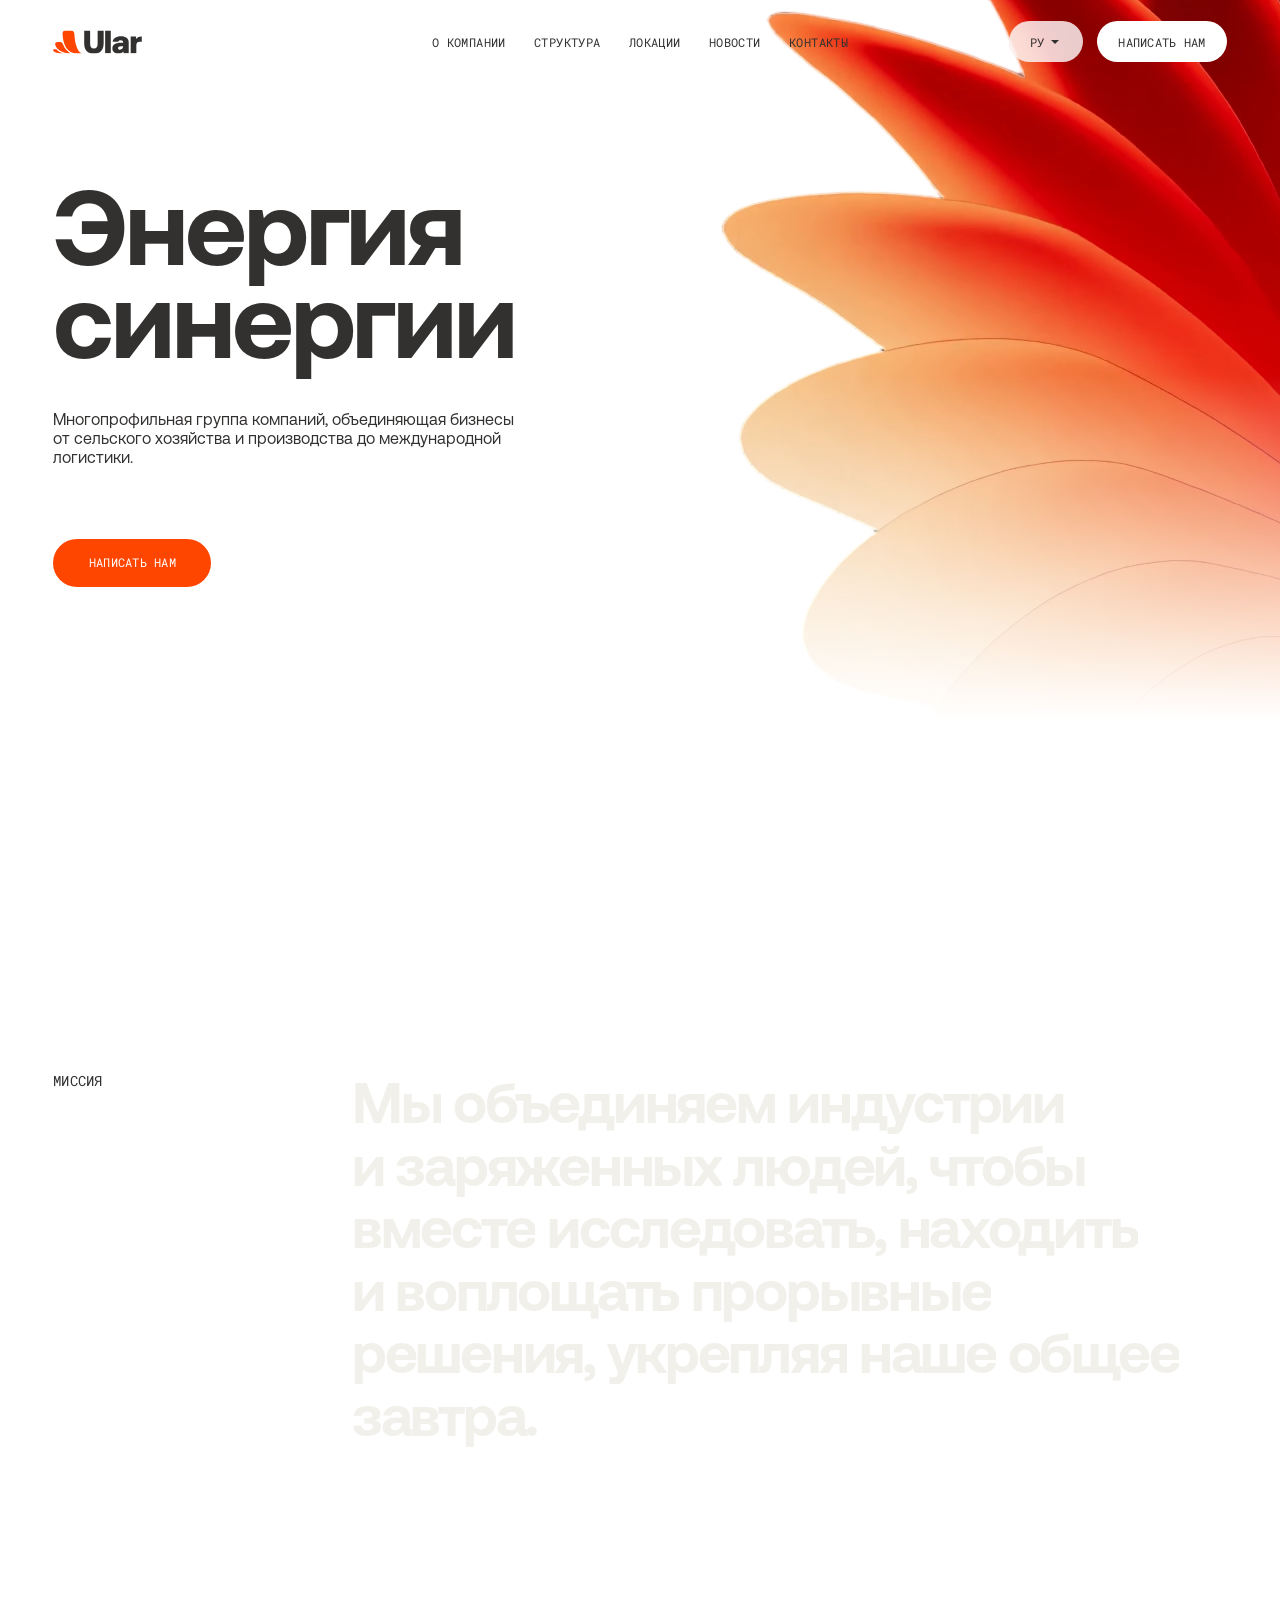
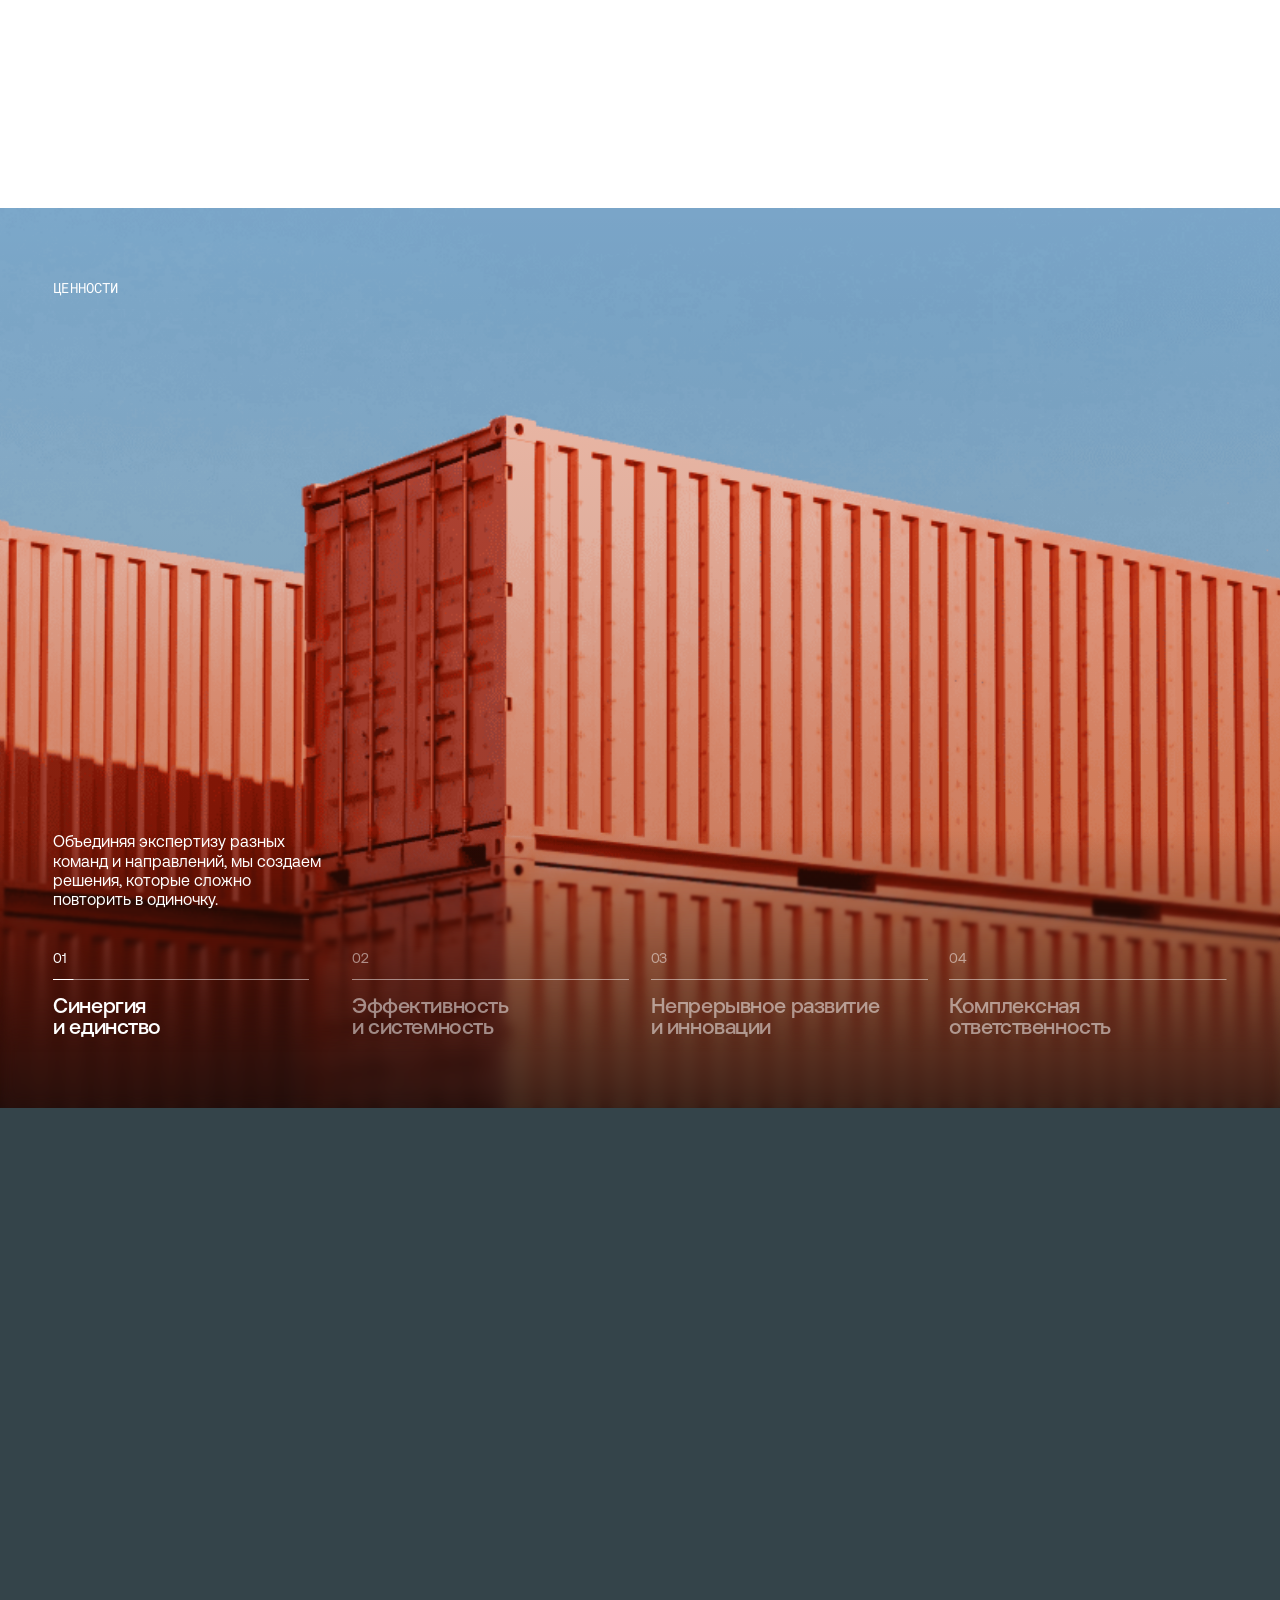
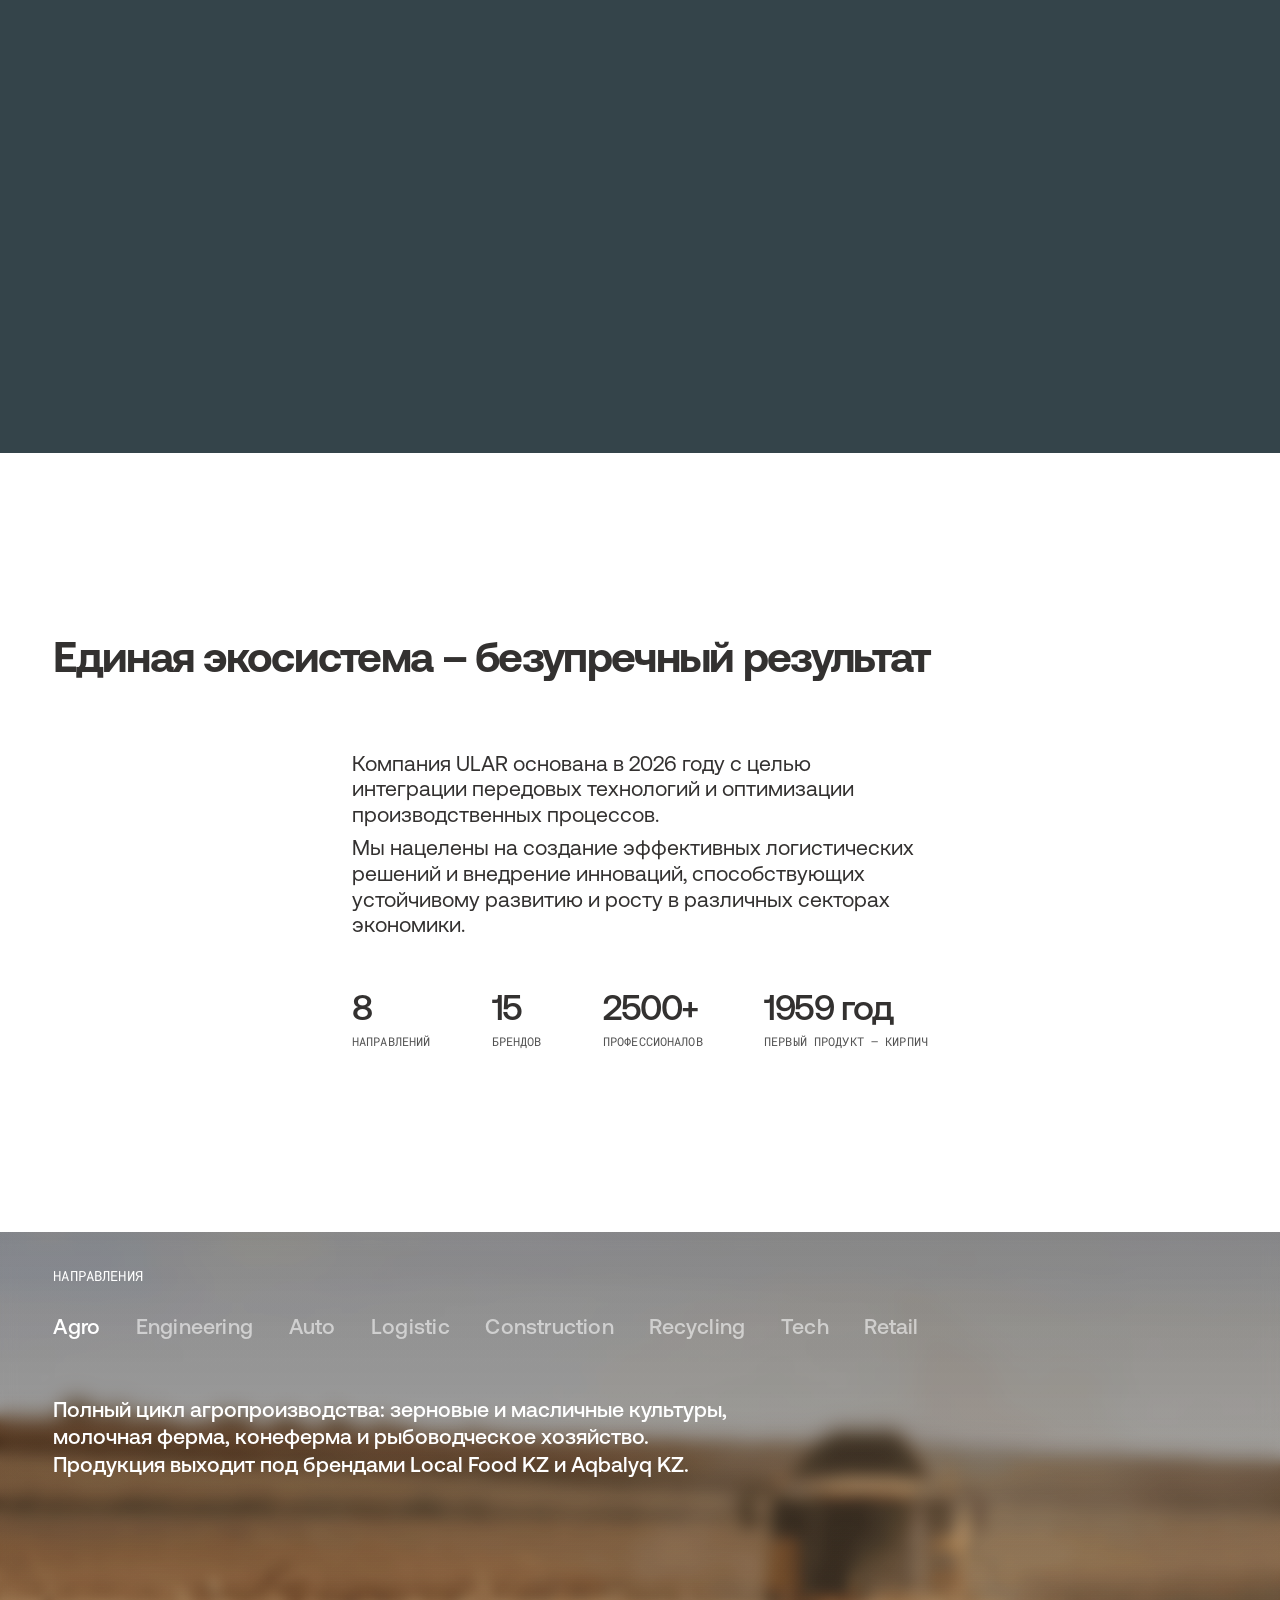
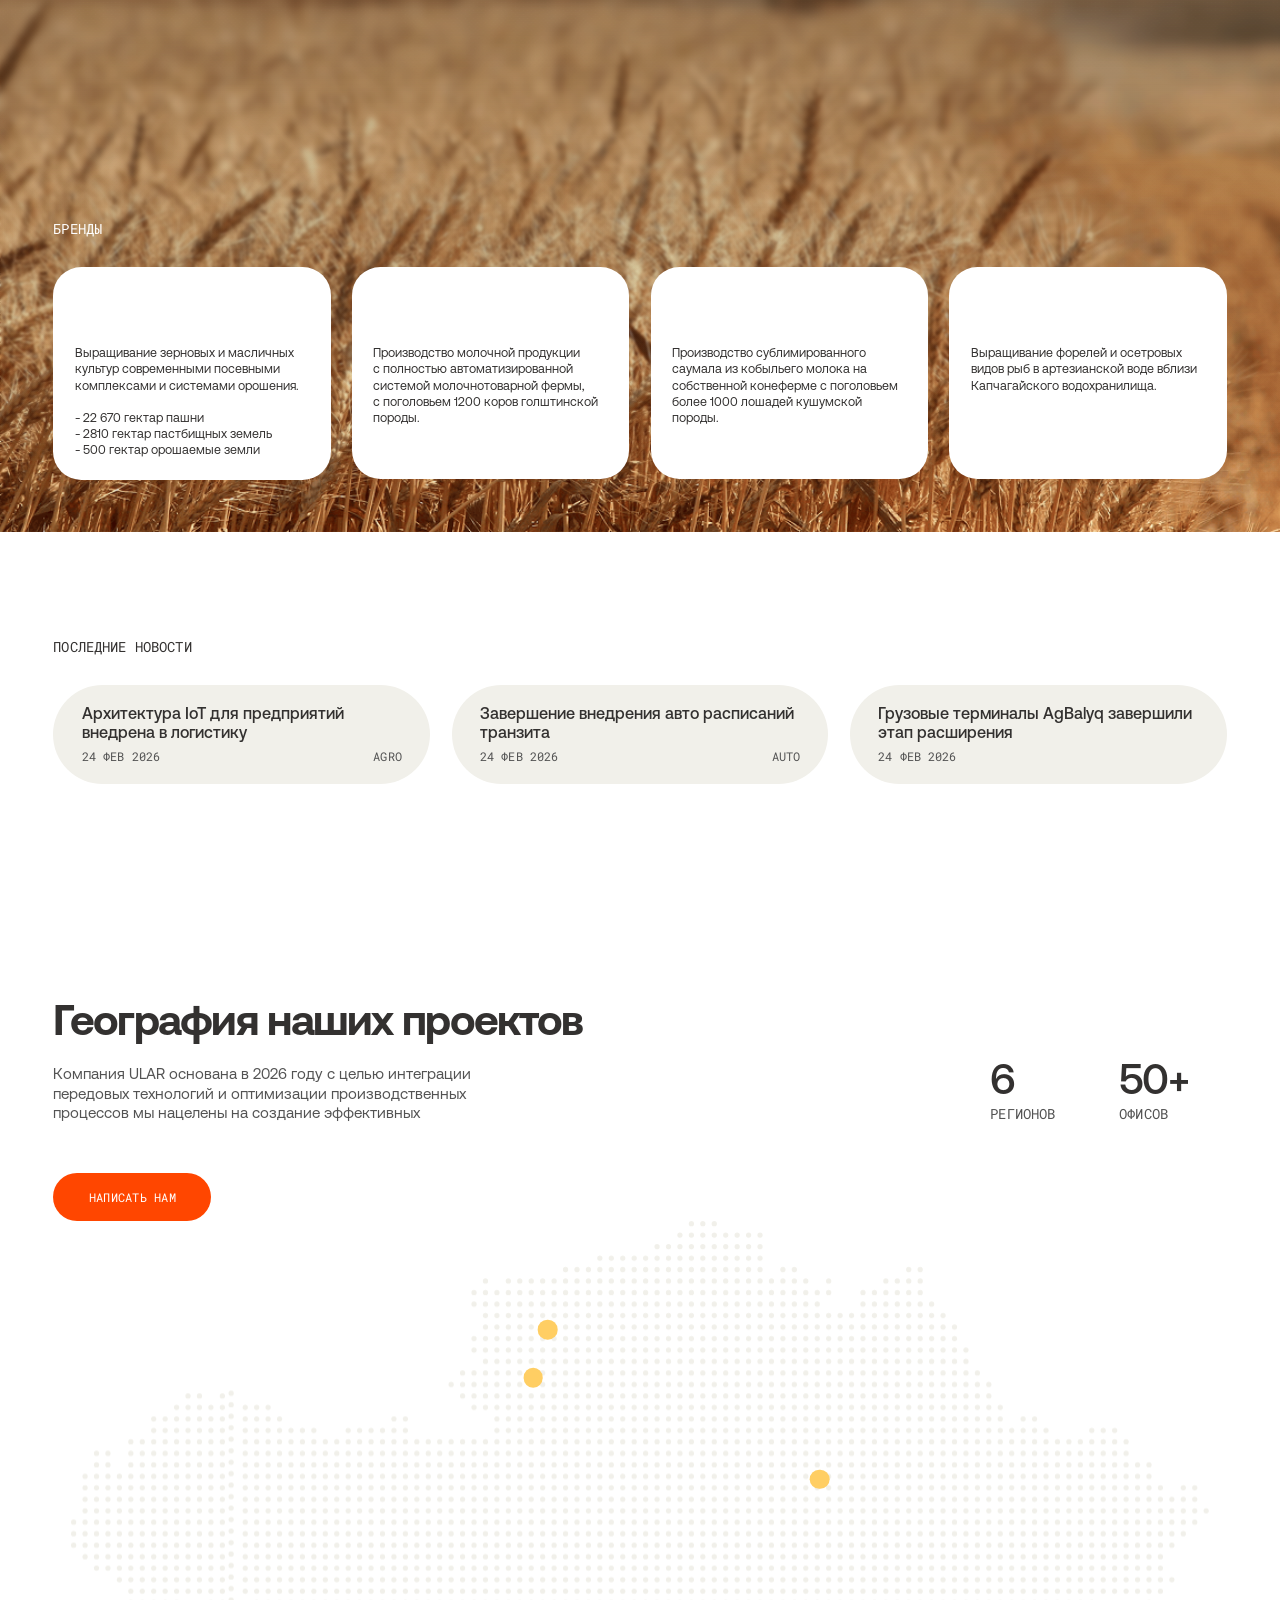
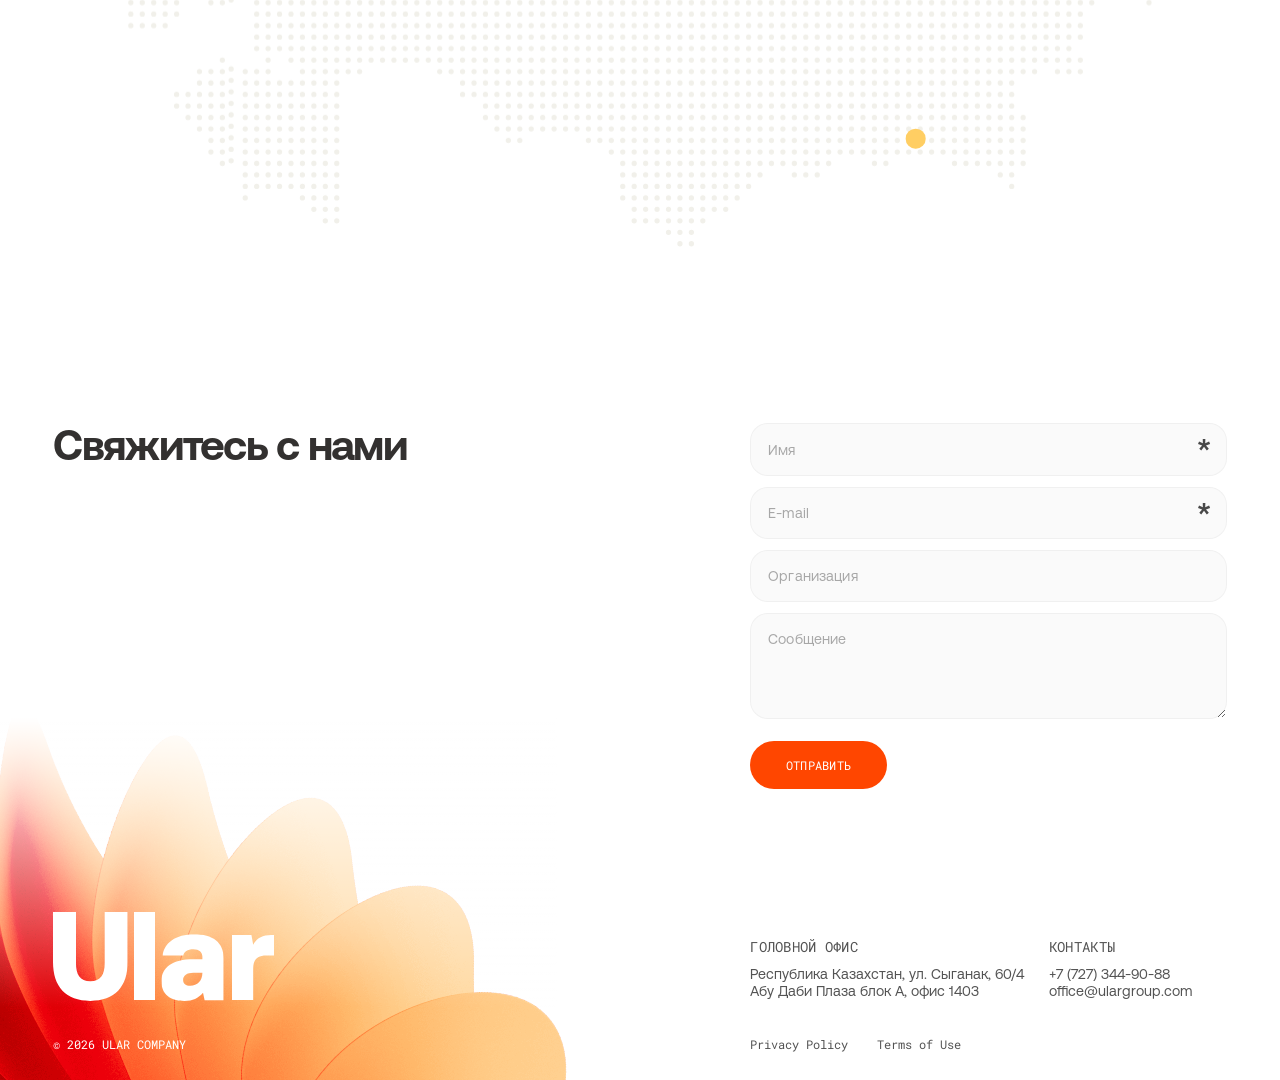
==== home-v8/index.html @ 0b7c97d2 "Add files via upload" ====
<!doctype html>
<html lang="ru">
<head>
  <meta charset="UTF-8">
  <meta name="viewport" content="width=device-width, initial-scale=1.0">
  <meta name="theme-color" content="#ffffff">
  <meta name="description" content="ULAR — многопрофильная группа компаний. Объединяем индустрии и заряженных людей, укрепляя наше общее завтра.">
  <title>ULAR — Энергия синергии</title>
  <link rel="icon" href="./assets/images/5fedb.svg" type="image/svg+xml">
  <link rel="preload" href="./assets/fonts/AEONIKPRO-BOLD.OTF" as="font" type="font/otf" crossorigin>
  <link rel="preload" href="./assets/fonts/AEONIKPRO-REGULAR.OTF" as="font" type="font/otf" crossorigin>
  <link rel="preload" href="./assets/images/4d9da.png" as="image">
  <link rel="stylesheet" href="./styles.css">
  <script type="module" src="./app.js"></script>
</head>
<body>
  <a href="#mission" class="skip-link">Перейти к содержанию</a>
  <header class="header" data-node-id="2649:10529">
    <a class="logo" href="#top" aria-label="ULAR — на главную"><img src="./assets/images/5fedb.svg" alt=""><img src="./assets/images/6e974.svg" alt="ULAR"></a>
    <nav class="nav mono" aria-label="Основная навигация"><a href="#about">О компании</a><a href="#companies">Структура</a><a href="#locations">Локации</a><a href="#news">Новости</a><a href="#contact">Контакты</a></nav>
    <div class="header-actions">
      <details class="language"><summary class="mono">РУ <img src="./assets/images/65171.svg" alt=""></summary><div class="language-menu"><span lang="ru">Русский ✓</span><small>Другие языковые версии пока недоступны.</small></div></details>
      <a href="#contact" class="button button-white">Написать нам</a>
    </div>
  </header>
  <main>
    <section class="hero" id="top" aria-labelledby="hero-title" data-node-id="2647:190">
      <div class="hero-art" aria-hidden="true"><video class="hero-video" src="./assets/bgvideo-smooth.webm" autoplay muted loop playsinline preload="auto" disablepictureinpicture></video><div class="hero-art-fade"></div></div>
      <div class="hero-content"><h1 id="hero-title">Энергия<br>синергии</h1><p>Многопрофильная группа компаний, объединяющая бизнесы от сельского хозяйства и производства до международной логистики.</p><a href="#contact" class="button">Написать нам</a></div>
    </section>
    <section class="mission section-grid" id="mission" aria-labelledby="mission-label" data-node-id="2647:224"><h2 class="eyebrow" id="mission-label">Миссия</h2><p class="mission-text" data-mission aria-label="Мы объединяем индустрии и заряженных людей, чтобы вместе исследовать, находить и воплощать прорывные решения, укрепляя наше общее завтра."></p></section>
    <section class="values" id="values" aria-labelledby="values-label" data-node-id="2647:228">
      <div class="values-stage"><div class="value-images" aria-hidden="true"></div><div class="values-shade" aria-hidden="true"></div><div class="values-blur" aria-hidden="true"></div><h2 class="eyebrow" id="values-label">Ценности</h2><div class="value-descriptions"></div><div class="value-controls" role="tablist" aria-label="Наши ценности"></div></div>
    </section>
    <section class="about section-pad" id="about" aria-labelledby="about-title" data-node-id="2647:254"><h2 id="about-title">Единая экосистема – безупречный результат</h2><div class="about-content"><div class="about-description"><p>Компания ULAR основана в 2026 году с целью интеграции передовых технологий и оптимизации производственных процессов.</p><p>Мы нацелены на создание эффективных логистических решений и внедрение инноваций, способствующих устойчивому развитию и росту в различных секторах экономики.</p></div><dl class="stats"><div><dt>8</dt><dd>направлений</dd></div><div><dt>15</dt><dd>брендов</dd></div><div><dt>2500+</dt><dd>профессионалов</dd></div><div><dt>1959 год</dt><dd>первый продукт – кирпич</dd></div></dl></div></section>
    <section class="companies section-pad" id="companies" aria-labelledby="companies-label" data-node-id="2647:274"><div class="company-backgrounds" aria-hidden="true"></div><h2 class="eyebrow" id="companies-label">Направления</h2><div class="company-tabs" role="tablist" aria-label="Направления бизнеса"></div><div id="company-panel" role="tabpanel" tabindex="0"><p class="company-description"></p><div class="brands"><h3 class="eyebrow">Бренды</h3><div class="brand-grid"></div></div></div></section>
    <section class="news section-pad" id="news" aria-labelledby="news-label" data-node-id="2647:368"><h2 class="eyebrow" id="news-label">Последние новости</h2><div class="news-grid"></div></section>
    <section class="map-section section-pad" id="locations" aria-labelledby="map-title" data-node-id="2647:387"><h2 id="map-title">География наших проектов</h2><div class="map-intro"><p>Компания ULAR основана в 2026 году с целью интеграции передовых технологий и оптимизации производственных процессов мы нацелены на создание эффективных</p><dl class="map-stats stats"><div><dt>6</dt><dd>регионов</dd></div><div><dt>50+</dt><dd>офисов</dd></div></dl></div><a href="#contact" class="button map-contact">Написать нам</a><div class="map" aria-label="Интерактивная карта присутствия ULAR в Казахстане"><div class="map-art"><canvas class="map-dots" role="img" aria-label="Силуэт Казахстана из точек"></canvas><noscript><img src="./assets/images/kazakhstan.svg" alt="Силуэт Казахстана из точек"></noscript></div><div class="map-markers"></div><aside class="map-panel" id="region-panel" aria-labelledby="region-title" hidden><div class="map-panel-heading"><h3 id="region-title" class="mono"></h3><button type="button" class="panel-close" aria-label="Закрыть адреса">×</button></div><div class="office-list" tabindex="0" aria-label="Список компаний и адресов"></div></aside></div></section>
    <section class="contact section-pad" id="contact" aria-labelledby="contact-title" data-node-id="2647:3523"><h2 id="contact-title">Свяжитесь с нами</h2><form class="contact-form" novalidate><div class="form-fields"><label class="field"><span class="sr-only">Имя</span><input name="name" placeholder="Имя" autocomplete="name" required maxlength="120" aria-describedby="name-error"><img src="./assets/images/fe4a1.svg" alt="" aria-hidden="true"><span id="name-error" class="field-error"></span></label><label class="field"><span class="sr-only">E-mail</span><input name="email" type="email" placeholder="E-mail" autocomplete="email" required maxlength="254" aria-describedby="email-error"><img src="./assets/images/fe4a1.svg" alt="" aria-hidden="true"><span id="email-error" class="field-error"></span></label><label class="field"><span class="sr-only">Организация</span><input name="organization" placeholder="Организация" autocomplete="organization" maxlength="200"></label><label class="field"><span class="sr-only">Сообщение</span><textarea name="message" placeholder="Сообщение" maxlength="5000"></textarea></label></div><button type="submit" class="button">Отправить</button><p class="form-status" role="status" aria-live="polite" hidden></p></form></section>
  </main>
  <footer class="footer section-pad" data-node-id="2647:3543"><div class="footer-art-shell" aria-hidden="true"><div class="footer-art"><div class="footer-art-position"><img src="./assets/images/4d9da.png" alt=""></div><div class="footer-art-fade"></div></div></div><div class="footer-brand"><a class="footer-wordmark" href="#top" aria-label="ULAR — наверх"><img src="./assets/images/dfbc5.svg" alt=""><img src="./assets/images/2aa67.svg" alt=""><img src="./assets/images/94930.svg" alt=""><img src="./assets/images/c75bf.svg" alt=""></a><p class="mono">© 2026 ULAR COMPANY</p></div><div class="footer-details"><div class="footer-contacts"><div><h2 class="eyebrow">Головной офис</h2><address>Республика Казахстан, ул. Сыганак, 60/4<br>Абу Даби Плаза блок А, офис 1403</address></div><div><h2 class="eyebrow">Контакты</h2><a href="tel:+77273449088">+7 (727) 344-90-88</a><a href="mailto:office@ulargroup.com">office@ulargroup.com</a></div></div><div class="footer-legal mono"><button type="button" data-document="Privacy Policy">Privacy Policy</button><button type="button" data-document="Terms of Use">Terms of Use</button></div></div></footer>
  <dialog class="info-dialog" aria-labelledby="dialog-title"><button type="button" class="dialog-close" aria-label="Закрыть">×</button><h2 id="dialog-title"></h2><p class="dialog-copy"></p><a class="button" href="mailto:office@ulargroup.com">Связаться с ULAR</a></dialog>
  <noscript><p class="noscript">Для интерактивных направлений, карты и анимации включите JavaScript.</p></noscript>
</body>
</html>
---- home-v8/styles.css ----
@font-face{font-family:Aeonik;src:url('./assets/fonts/AEONIKPRO-REGULAR.OTF') format('opentype');font-weight:400;font-display:swap}
@font-face{font-family:Aeonik;src:url('./assets/fonts/AEONIKPRO-MEDIUM.OTF') format('opentype');font-weight:500;font-display:swap}
@font-face{font-family:Aeonik;src:url('./assets/fonts/AEONIKPRO-BOLD.OTF') format('opentype');font-weight:700;font-display:swap}
@font-face{font-family:'Roboto Mono';src:url('./assets/fonts/RobotoMono-Regular.ttf') format('truetype');font-weight:400;font-display:swap}
:root{--s:1;--u:calc(100vw / 1440);--gutter:calc(60 * var(--u));--gap:calc(24 * var(--u));--orange:#ff4600;--ink:#333130;--grey:#535353;--soft:#f1f0ea;--yellow:#ffce63;--stage-height:100svh;color:var(--ink);font-family:Aeonik,Arial,sans-serif;font-synthesis:none}
*{box-sizing:border-box}html{scroll-behavior:smooth;scroll-padding-top:24px}body{margin:0;min-width:1024px;background:#fff;-webkit-font-smoothing:antialiased}body,button,input,textarea{font-family:Aeonik,Arial,sans-serif}button,input,textarea{font-size:inherit}button,a{-webkit-tap-highlight-color:transparent}button{cursor:pointer}a{color:inherit;text-decoration:none}p,h1,h2,h3,dl,dd{margin:0}img{display:block}button{color:inherit}button:disabled{cursor:default}button:focus-visible,a:focus-visible,summary:focus-visible,[tabindex]:focus-visible{outline:2px solid var(--orange);outline-offset:6px}::selection{background:#ffce63;color:var(--ink)}[hidden]{display:none!important}
.mono,.eyebrow,.button{font-family:'Roboto Mono',monospace;font-weight:400}.eyebrow{font-size:calc(16 * var(--u));line-height:1.28;letter-spacing:.01em;text-transform:uppercase}.section-pad{padding-inline:var(--gutter)}h2:not(.eyebrow){font-size:calc(48 * var(--u));font-weight:700;line-height:1.05;letter-spacing:-.04em}.button{display:inline-flex;align-items:center;justify-content:center;min-height:calc(54 * var(--u));padding:calc(20 * var(--u)) calc(40 * var(--u));border:0;border-radius:999px;background:var(--orange);color:#fff;font-size:calc(14 * var(--u));line-height:1;letter-spacing:.02em;text-transform:uppercase;white-space:nowrap;transition:background .2s,transform .2s}.button:hover{background:#e94000;transform:translateY(-2px)}.button-white{background:white;color:var(--ink);padding:calc(16 * var(--u)) calc(24 * var(--u));min-height:calc(46 * var(--u))}.button-white:hover{background:var(--soft)}
.sr-only{position:absolute;width:1px;height:1px;overflow:hidden;clip:rect(0,0,0,0);white-space:nowrap}.skip-link{position:fixed;z-index:100;left:20px;top:-100px;background:#fff;padding:16px}.skip-link:focus{top:20px}
.header{position:fixed;z-index:20;transition:transform .4s cubic-bezier(.2,.7,.2,1),background-color .3s,box-shadow .3s,backdrop-filter .3s;will-change:transform;top:0;left:0;width:100%;height:calc(94 * var(--u));padding:calc(24 * var(--u)) var(--gutter);display:flex;align-items:center;justify-content:space-between;gap:20px}.logo{display:flex;align-items:center;gap:1.91px;width:100px;transform:scale(var(--s));transform-origin:left center}.nav{display:flex;gap:calc(32 * var(--u));font-size:calc(14 * var(--u));line-height:1;letter-spacing:.03em;text-transform:uppercase;position:absolute;left:50%;transform:translateX(-50%)}.nav a{white-space:nowrap;transition:color .2s}.nav a:hover{color:var(--orange)}.header-actions{display:flex;gap:calc(16 * var(--u));align-items:center}.language{position:relative}.language summary{list-style:none;cursor:pointer;display:flex;gap:5px;align-items:center;padding:calc(16 * var(--u)) calc(24 * var(--u));background:rgba(255,255,255,.8);backdrop-filter:blur(28px);border-radius:999px;font-size:calc(14 * var(--u));line-height:1}.language summary::-webkit-details-marker{display:none}.language summary img{transition:transform .2s}.language[open] summary img{transform:rotate(180deg)}.language-menu{position:absolute;top:calc(100% + 12px);right:0;width:240px;padding:20px;background:white;border-radius:20px;box-shadow:0 8px 30px #0002;font-size:15px}.language-menu small{display:block;color:var(--grey);line-height:1.4;margin-top:12px}
.hero{height:calc(800 * var(--u));position:relative}.hero-art{position:absolute;top:0;left:0;width:100%;aspect-ratio:16/9;overflow:hidden;pointer-events:none}.hero-video{position:absolute;top:0;left:calc(405 * var(--u));width:100%;height:100%;object-fit:cover}.hero-art-fade{position:absolute;bottom:0;left:0;width:100%;height:calc(464 * var(--u));background:linear-gradient(180deg,rgba(241,240,234,0) 16.01%,white)}.hero-content{position:relative;padding-top:calc(202 * var(--u));margin-left:var(--gutter);width:calc(536 * var(--u))}.hero h1{font-size:calc(120 * var(--u));font-weight:700;line-height:.88;letter-spacing:-.03em;animation:enter .7s cubic-bezier(.2,.65,.3,1) both}.hero-content>p{font-size:calc(18 * var(--u));line-height:1.2;margin-top:calc(48 * var(--u));animation:enter .65s .1s both}.hero-content>.button{margin-top:calc(80 * var(--u));animation:enter .65s .2s both}.hero-art{animation:art-in 1s ease-out both}
.mission{position:relative;z-index:1;padding:calc(406 * var(--u)) var(--gutter);display:grid;grid-template-columns:repeat(4,minmax(0,1fr));gap:var(--gap)}.mission-text{grid-column:2/5;font-size:calc(64 * var(--u));font-weight:700;line-height:1.1;letter-spacing:-.04em}.mission-word{color:var(--soft);background-image:linear-gradient(90deg,var(--ink) var(--fill,0%),var(--soft) var(--fill,0%));background-clip:text;-webkit-background-clip:text;-webkit-text-fill-color:transparent}
.values{position:relative;height:calc(var(--stage-height) + 105svh);background:#34444a;color:#fff}.values-stage{position:sticky;top:0;height:var(--stage-height);overflow:hidden;isolation:isolate}.value-images,.value-image,.values-shade{position:absolute;inset:0}.value-image{opacity:0;transition:opacity .33s ease;overflow:hidden}.value-image.is-active{opacity:1}.value-image>img{width:100%;height:100%;object-fit:cover}.value-image>img.value-crop-2{position:absolute;width:100%;height:131.66%;bottom:0;left:0;object-fit:cover;object-position:50% 100%}.value-image>img.value-crop-3{position:absolute;width:130.61%;height:131.21%;bottom:0;left:0;object-fit:cover;object-position:0 100%}.values-shade{background:linear-gradient(180deg,transparent,rgba(12,12,12,.24));pointer-events:none}.values-blur{position:absolute;bottom:0;left:0;width:100%;height:calc(312 * var(--u));background:linear-gradient(180deg,transparent,rgba(12,12,12,.7));pointer-events:none}.values-stage>.eyebrow{position:absolute;left:var(--gutter);top:calc(80 * var(--u))}.value-controls{position:absolute;bottom:calc(80 * var(--u));left:var(--gutter);right:var(--gutter);display:grid;grid-template-columns:repeat(4,minmax(0,1fr));gap:var(--gap)}.value-tab{padding:0;border:0;background:transparent;color:rgba(255,255,255,.5);text-align:left;display:flex;flex-direction:column;gap:calc(16 * var(--u));transition:color .2s;font-feature-settings:'ss02' 1}.value-tab:hover,.value-tab[aria-selected=true]{color:white}.value-number{font-size:calc(16 * var(--u));line-height:1;letter-spacing:-.02em}.value-line{position:relative;height:1px;width:100%;background:#ffffff40;overflow:hidden}.value-line img{position:absolute;left:0;top:0;transform:scaleX(var(--s));transform-origin:left center}.value-line .line-progress{transform:scaleX(var(--progress,0));transform-origin:left center;position:absolute;inset:0;background:white}.value-name{display:block;min-height:2em;font-size:calc(24 * var(--u));font-weight:500;line-height:1;letter-spacing:-.02em;white-space:pre-line}.value-description{position:absolute;bottom:calc(224 * var(--u));left:calc(var(--gutter) + var(--index) * (100% - 2 * var(--gutter) + var(--gap)) / 4);width:calc((100% - 2 * var(--gutter) - 3 * var(--gap)) / 4);font-size:calc(18 * var(--u));line-height:1.2;white-space:pre-line;opacity:0;transform:translateY(8px);transition:opacity .25s,transform .25s;pointer-events:none}.value-description.is-active{opacity:1;transform:none}
.about{padding-block:calc(204 * var(--u))}.about-content{width:calc((100% - var(--gap)) / 2);margin-left:calc((100% + var(--gap)) / 4);margin-top:calc(80 * var(--u))}.about-description{font-size:calc(24 * var(--u));line-height:1.2}.about-description p+p{margin-top:8px}.stats{display:grid;grid-template-columns:1fr 1fr;column-gap:calc(48 * var(--u));row-gap:calc(56 * var(--u));margin-top:calc(64 * var(--u))}.stats dt{font-weight:500;font-size:calc(48 * var(--u));line-height:.72;letter-spacing:-.04em;padding-top:0}.stats dd{margin-top:calc(16 * var(--u));color:var(--grey);font-family:'Roboto Mono',monospace;font-size:calc(16 * var(--u));line-height:1.28;letter-spacing:.01em;text-transform:uppercase;white-space:nowrap}.about .stats{grid-template-columns:repeat(4,auto);justify-content:space-between;column-gap:calc(24 * var(--u))}.about .stats dt{font-size:calc(40 * var(--u))}.about .stats dd{font-size:calc(14 * var(--u))}
.companies{position:relative;min-height:max(100svh,calc(810 * var(--u)));display:flex;flex-direction:column;padding-top:calc(40 * var(--u));padding-bottom:calc(40 * var(--u));background:#514d3e;color:white;isolation:isolate;overflow:hidden}.company-backgrounds,.company-background{position:absolute;inset:0;z-index:-1;overflow:hidden}.company-background{opacity:0;visibility:hidden;transition:opacity .45s cubic-bezier(.3,.6,.3,1),visibility 0s .45s}.company-background.is-prev{opacity:1;visibility:visible;z-index:1;transition:none}.company-background.is-active{opacity:1;visibility:visible;z-index:2;transition:opacity .45s cubic-bezier(.3,.6,.3,1),visibility 0s}.company-background>img.photo{width:100%;height:100%;object-fit:cover;position:absolute;inset:0}.company-background>img.engineering-crop{object-position:50% 39%}.company-background>img.auto-crop{object-position:0 66%}.company-background>img.logistic-crop{object-position:43% 10%}.company-background>img.retail-crop{object-position:50% 11%}.company-overlay{position:absolute;inset:0;pointer-events:none}.company-overlay>img{width:100%;height:100%}.company-tabs{display:flex;align-items:center;gap:calc(40 * var(--u));margin-top:calc(32 * var(--u))}.company-tab{border:0;background:none;padding:0 0 4px;color:rgba(255,255,255,.56);font-size:calc(24 * var(--u));font-weight:500;line-height:1.15;letter-spacing:.01em;transition:color .2s;white-space:nowrap;position:relative}.company-tab:hover,.company-tab[aria-selected=true]{color:#fff}.company-tab::after{content:'';position:absolute;bottom:-8px;left:0;right:0;height:1px;background:currentColor;transform:scaleX(0);transform-origin:left;transition:transform .2s}.company-tab:focus-visible::after{transform:scaleX(1)}.company-description{font-size:calc(24 * var(--u));font-weight:500;line-height:1.3;max-width:calc(760 * var(--u));margin-top:calc(60 * var(--u));min-height:calc(248 * var(--u));padding-bottom:calc(24 * var(--u));margin-bottom:calc(48 * var(--u))}.brands{margin-top:auto}#company-panel{flex:1;display:flex;flex-direction:column}#company-panel:focus-visible{outline-offset:12px}.brand-grid{align-items:start}.brand-grid{display:grid;grid-template-columns:repeat(4,minmax(0,1fr));gap:var(--gap);margin-top:calc(32 * var(--u))}.brand-card{position:relative;display:flex;flex-direction:column;gap:calc(24 * var(--u));min-height:calc(238 * var(--u));padding:calc(24 * var(--u));background:white;color:var(--ink);border:0;border-radius:calc(32 * var(--u));text-align:left;transition:transform .2s,box-shadow .2s}.brand-card:hover,.brand-card:focus-visible{transform:translateY(-5px);box-shadow:0 15px 35px #0002}.brand-card>.brand-description{font-size:calc(14 * var(--u));line-height:1.3;white-space:pre-line}.brand-logos{height:calc(40 * var(--u));position:relative;flex:none;width:100%}.logo-stage{width:264px;height:40px;position:relative;transform:scale(var(--s));transform-origin:left top}.brand-logo{position:absolute;overflow:hidden}.brand-logo.raster>img{width:100%;height:100%;object-fit:cover}.brand-logo.vector>img{max-width:none}.brand-logo.masked{overflow:visible}.masked .mask-content{position:absolute;width:177.5px;height:161.25px;left:-35px;top:-65px;mask-image:url('./assets/images/3c361.svg');mask-size:115px 40px;mask-position:35px 65px;mask-repeat:no-repeat}.allur-crop>img{position:absolute;width:113.78%!important;height:186.09%!important;left:-13.78%;top:-41.12%}.invictus-crop>img{position:absolute;width:121.8%!important;height:132.64%!important;left:-21.8%;top:-20.47%}.seventh-crop>img{position:absolute;width:100.11%!important;height:115.38%!important;left:-.36%;top:-11.54%}.brand-arrow{position:absolute;right:calc(24 * var(--u));top:calc(24 * var(--u));width:24px;height:24px;opacity:0;transform:translate(-4px,4px);transition:opacity .2s,transform .2s}.brand-card:hover .brand-arrow,.brand-card:focus-visible .brand-arrow{opacity:1;transform:none}.brand-card[data-unavailable] .brand-arrow{display:none}.brand-card[data-unavailable]::after{content:'Сайт не указан';position:absolute;bottom:10px;right:24px;font-size:11px;color:var(--grey);opacity:0;transition:opacity .2s}.brand-card[data-unavailable]:hover::after,.brand-card[data-unavailable]:focus-visible::after{opacity:1}.content-enter{animation:content-in .24s ease both}
.news{padding-block:calc(120 * var(--u))}.news-grid{display:grid;grid-template-columns:repeat(3,minmax(0,1fr));gap:var(--gap);margin-top:calc(32 * var(--u))}.news-card{min-height:calc(112 * var(--u));padding:calc(21 * var(--u)) calc(32 * var(--u));border-radius:999px;background:var(--soft);display:flex;flex-direction:column;justify-content:center;gap:calc(8 * var(--u))}.news-card h3{font-size:calc(18 * var(--u));font-weight:500;line-height:1.2}.news-meta{display:flex;justify-content:space-between;color:var(--grey);font-size:calc(14 * var(--u));line-height:1.28;letter-spacing:.01em}
.map-section{padding-block:calc(120 * var(--u));position:relative}.map-intro{display:flex;justify-content:space-between;align-items:start;margin-top:calc(24 * var(--u))}.map-intro>p{width:calc(536 * var(--u));font-size:calc(17 * var(--u));line-height:1.3;color:var(--grey)}.map-stats{width:calc(266 * var(--u));margin-top:0;column-gap:var(--gap)}.map-stats dd{margin-top:calc(12 * var(--u))}.map-contact{margin-top:calc(56 * var(--u))}.map{position:relative;margin-inline:calc(20 * var(--u));aspect-ratio:1280/702.445}.map-art{position:absolute;left:0;top:0;width:1280px;height:702.445px;transform:scale(var(--s));transform-origin:top left;pointer-events:none}.map-markers{position:absolute;inset:0}.map-marker{position:absolute;left:var(--x);top:var(--y);transform:translate(-50%,-50%);width:calc(44 * var(--u));height:calc(44 * var(--u));background:transparent;border:0;border-radius:50%;padding:0;z-index:1}.map-marker::before{content:'';position:absolute;left:50%;top:50%;width:calc(22 * var(--u));height:calc(22 * var(--u));transform:translate(calc(-50% + var(--dx,0px)),calc(-50% + var(--dy,0px)));border-radius:50%;background:var(--yellow);transition:width .2s,height .2s,background .2s,transform .5s cubic-bezier(.2,.7,.2,1)}.map-marker:hover::before,.map-marker[aria-expanded=true]::before{width:calc(40 * var(--u));height:calc(40 * var(--u));background:var(--orange)}.map-marker::after{content:attr(data-name);position:absolute;left:50%;bottom:calc(100% + 5px);transform:translateX(-50%);font-size:12px;white-space:nowrap;background:#fff;padding:5px 10px;border-radius:20px;box-shadow:0 2px 8px #0001;opacity:0;pointer-events:none;transition:opacity .15s}.map-marker:focus-visible::after{opacity:1}.map-panel{position:absolute;z-index:5;width:calc(480 * var(--u));max-height:min(506px,70vh);background:white;border-radius:24px;box-shadow:0 9px 20px #0000001a,0 40px 50px #0000000b;overflow:hidden;display:flex;flex-direction:column;animation:content-in .18s ease;isolation:isolate}.map-panel-heading{display:flex;align-items:center;justify-content:space-between;padding:22px 24px;background:var(--orange);color:#fff}.map-panel h3{font-size:16px;line-height:1;letter-spacing:.02em;text-transform:uppercase}.panel-close{border:0;background:transparent;color:white;font-size:24px;line-height:16px;padding:0}.office-list{overflow-y:auto;overscroll-behavior:contain;padding:24px;scrollbar-width:thin;scrollbar-color:var(--soft) transparent}.office{padding-block:16px;border-bottom:1px solid #e5e4e0}.office:first-child{padding-top:0}.office:last-child{padding-bottom:0;border-bottom:0}.office-logo{position:relative;height:32px;margin-bottom:8px}.office p{font-size:14px;line-height:1.4;color:var(--grey)}.office-name{font-size:14px;font-weight:500;display:block;margin-bottom:8px}.office-logo .brand-logo{top:50%!important;transform:translateY(-50%)}
.contact{padding-top:calc(80 * var(--u));padding-bottom:calc(40 * var(--u));display:flex;align-items:start;justify-content:space-between;position:relative;z-index:2}.contact-form{width:calc(536 * var(--u))}.form-fields{display:flex;flex-direction:column;gap:calc(12 * var(--u))}.field{display:block;position:relative}.field input,.field textarea{width:100%;display:block;border:1px solid #0000000a;border-radius:calc(20 * var(--u));background:rgba(237,237,237,.3);padding:calc(19 * var(--u));font-size:calc(16 * var(--u));line-height:1.2;letter-spacing:.01em;color:var(--ink);outline:none;transition:border .2s,background .2s}.field input{height:calc(59 * var(--u));padding-right:50px}.field textarea{height:calc(106 * var(--u));min-height:106px;resize:vertical}.field input::placeholder,.field textarea::placeholder{color:#0f0f0f59}.field input:focus,.field textarea:focus{border-color:var(--orange);background:#fff}.field>img{position:absolute;right:11px;top:10px;pointer-events:none}.field input[aria-invalid=true]{border-color:#b83813}.field-error{display:block;color:#b83813;font-size:13px;line-height:1.3}.field-error:not(:empty){padding:6px 16px 0}.contact-form>.button{margin-top:calc(25 * var(--u))}.form-status{font-size:15px;line-height:1.45;color:var(--grey);margin-top:16px;padding:14px 18px;background:var(--soft);border-radius:16px}
.footer{position:relative;min-height:calc(288 * var(--u));padding-top:calc(98 * var(--u));padding-bottom:calc(32 * var(--u));display:flex;justify-content:space-between;align-items:end;isolation:isolate;overflow:visible}.footer-art{position:absolute;z-index:-1;left:0;bottom:0;width:1440px;height:288px;transform:scale(var(--s));transform-origin:left bottom;clip-path:inset(-224px 0 0 0);pointer-events:none}.footer-art-position{position:absolute;left:-170px;top:-184px;width:910.708px;height:638.382px;display:flex;align-items:center;justify-content:center}.footer-art-position img{width:827.757px;height:465.613px;object-fit:cover;transform:rotate(-167.12deg) scaleY(-1)}.footer-art-fade{position:absolute;left:0;bottom:0;width:626px;height:511px;background:linear-gradient(0deg,rgba(255,255,255,0) 16.01%,white 79.81%)}.footer-brand{width:calc(256 * var(--u));color:white}.footer-wordmark{position:relative;width:256px;height:100px;display:block;transform:scale(var(--s));transform-origin:left top;margin-bottom:calc(100 * var(--u) - 100px)}.footer-wordmark img{position:absolute}.footer-wordmark img:nth-child(1){top:0;left:0}.footer-wordmark img:nth-child(2){top:0;left:90.62px}.footer-wordmark img:nth-child(3){top:25.12px;left:121.85px}.footer-wordmark img:nth-child(4){top:25.96px;left:200.68px}.footer-brand>p{margin-top:calc(40 * var(--u));font-size:calc(14 * var(--u))}.footer-details{width:calc(536 * var(--u));color:var(--grey)}.footer-contacts{display:grid;grid-template-columns:calc(312 * var(--u)) 1fr;gap:var(--gap)}.footer-contacts .eyebrow{margin-bottom:calc(12 * var(--u));letter-spacing:.02em}.footer-contacts address,.footer-contacts a{font-style:normal;font-size:calc(16 * var(--u));line-height:1.2}.footer-contacts a{display:block;white-space:nowrap}.footer-contacts a:hover{color:var(--orange)}.footer-legal{display:flex;gap:calc(32 * var(--u));margin-top:calc(40 * var(--u));font-size:calc(14 * var(--u))}.footer-legal button{padding:0;background:none;border:0;font-family:inherit;font-size:inherit}.footer-legal button:hover{color:var(--orange)}
.info-dialog{border:0;border-radius:28px;padding:48px;width:min(540px,80vw);color:var(--ink);box-shadow:0 25px 80px #0003}.info-dialog::backdrop{background:#0005;backdrop-filter:blur(4px)}.info-dialog h2{font-size:32px;letter-spacing:-.03em;padding-right:20px}.dialog-copy{font-size:18px;line-height:1.45;margin:24px 0 32px;white-space:pre-line}.dialog-close{position:absolute;top:20px;right:20px;background:none;border:0;font-size:26px;padding:6px}.info-dialog .button{font-size:14px;padding:20px 30px}.noscript{padding:40px;background:var(--soft)}
@keyframes enter{from{opacity:0;transform:translateY(18px)}to{opacity:1;transform:none}}@keyframes art-in{from{opacity:0}to{opacity:1}}@keyframes content-in{from{opacity:0;transform:translateY(6px)}to{opacity:1;transform:none}}
@media(min-width:1921px){:root{--u:calc(100vw / 1440)}}
@media(prefers-reduced-motion:reduce){html{scroll-behavior:auto}*,*::before,*::after{animation:none!important;transition:none!important}.mission-word{--fill:100%!important}.values{height:var(--stage-height)}.values-stage{position:relative}.value-description{transform:none}}

.progressive-blur,.progressive-blur i{position:absolute;inset:0;pointer-events:none}.progressive-blur i{backdrop-filter:blur(var(--blur));mask-image:linear-gradient(var(--direction,to bottom),transparent var(--start),#000 var(--end))}.company-background .progressive-blur{--direction:to top}

.footer-art-shell{position:absolute;left:0;right:0;top:calc(-224 * var(--u));bottom:0;overflow:hidden;z-index:-1;pointer-events:none}.map-art{width:100%;height:100%;transform:none;overflow:hidden}.map-art>img{transform:scale(var(--s));transform-origin:left top}.value-tab:first-child .value-line{width:calc(100% - 24 * var(--u))}

.logo-stage{display:block}.company-backgrounds{z-index:0;pointer-events:none}.company-background{z-index:auto}.companies>.eyebrow,.company-tabs,#company-panel{position:relative;z-index:1}

.header.is-scrolled{background-color:rgba(255,255,255,.62);backdrop-filter:saturate(1.5) blur(22px);-webkit-backdrop-filter:saturate(1.5) blur(22px);box-shadow:0 1px 0 rgba(51,49,48,.06)}.header.is-scrolled .language summary{background:rgba(255,255,255,.7)}.header.is-scrolled .button-white{box-shadow:inset 0 0 0 1px rgba(51,49,48,.08)}.header.is-hidden{transform:translateY(-100%)}
@media(prefers-reduced-motion:reduce){.header{transition:none}}
.map-art{overflow:visible}.map-dots{position:absolute;left:-16px;top:-16px;width:calc(100% + 32px);height:calc(100% + 32px);pointer-events:none}.map.has-canvas .map-art>img{visibility:hidden}
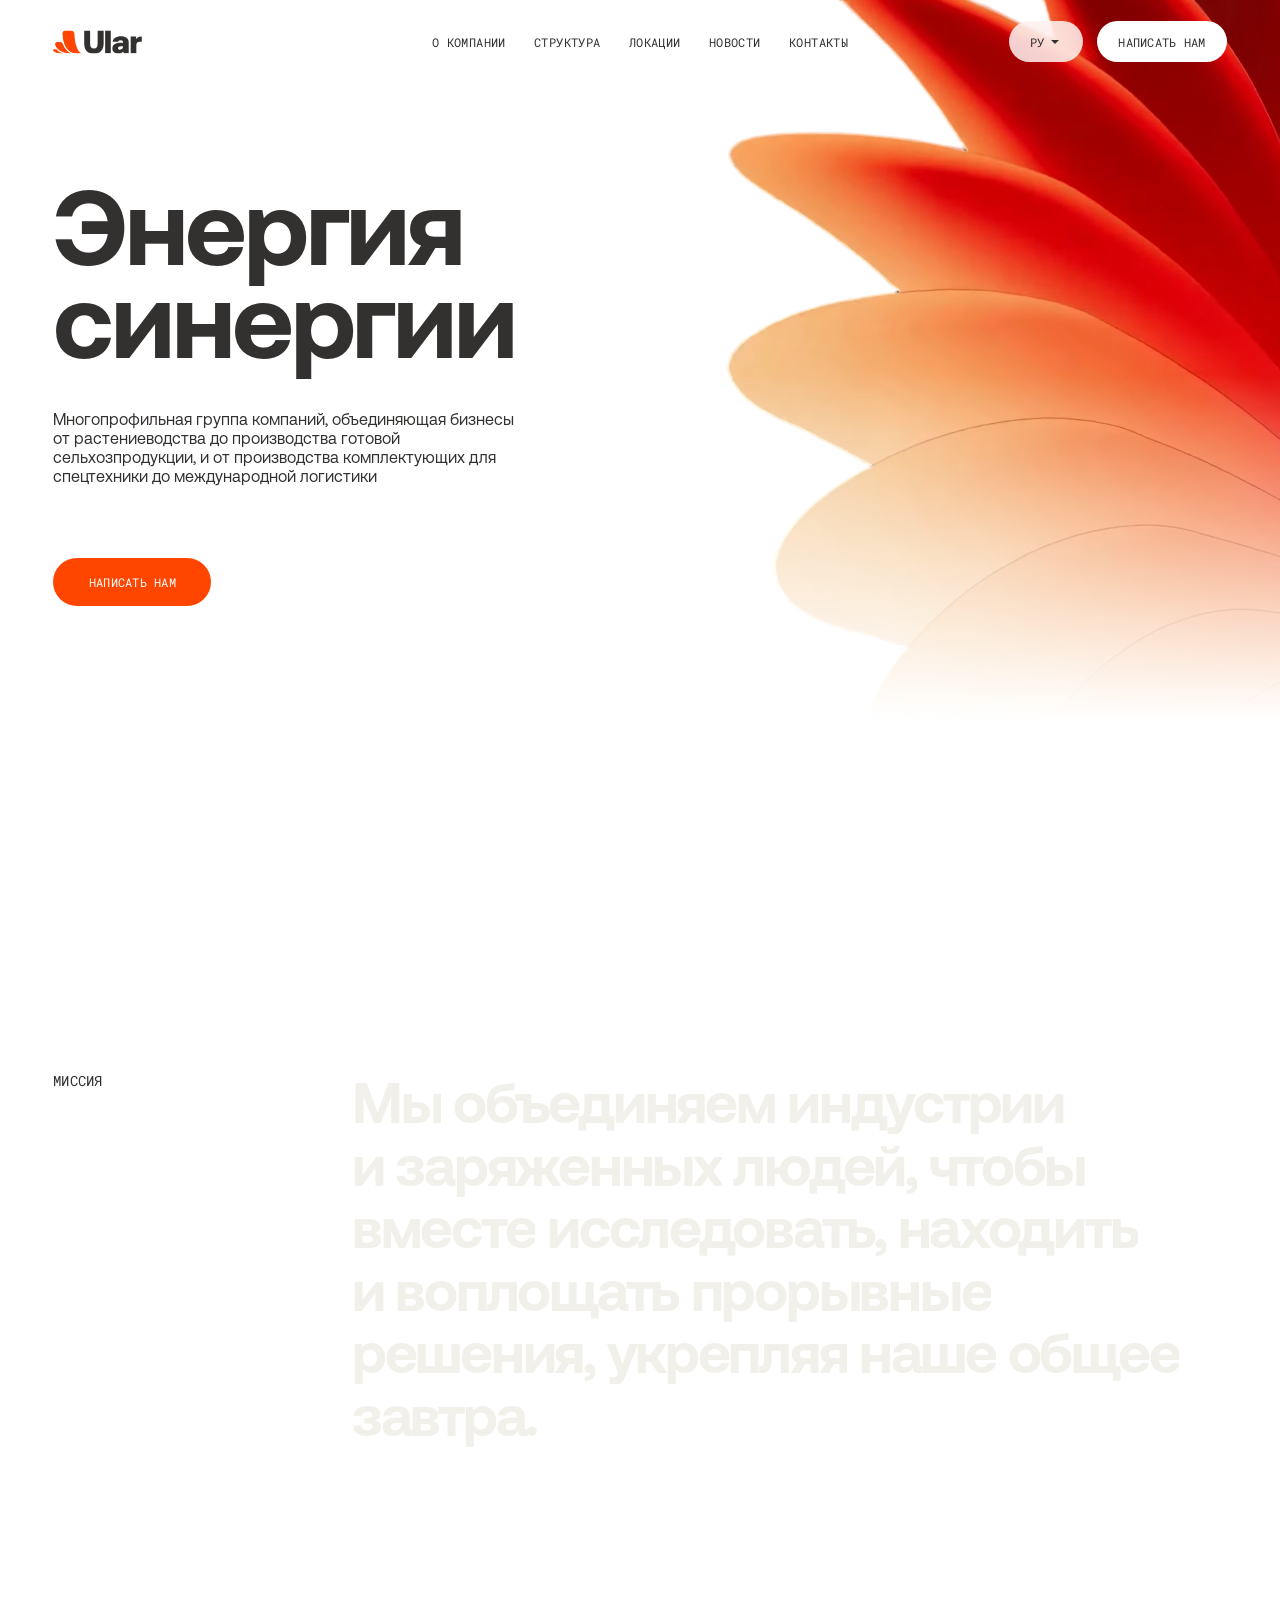
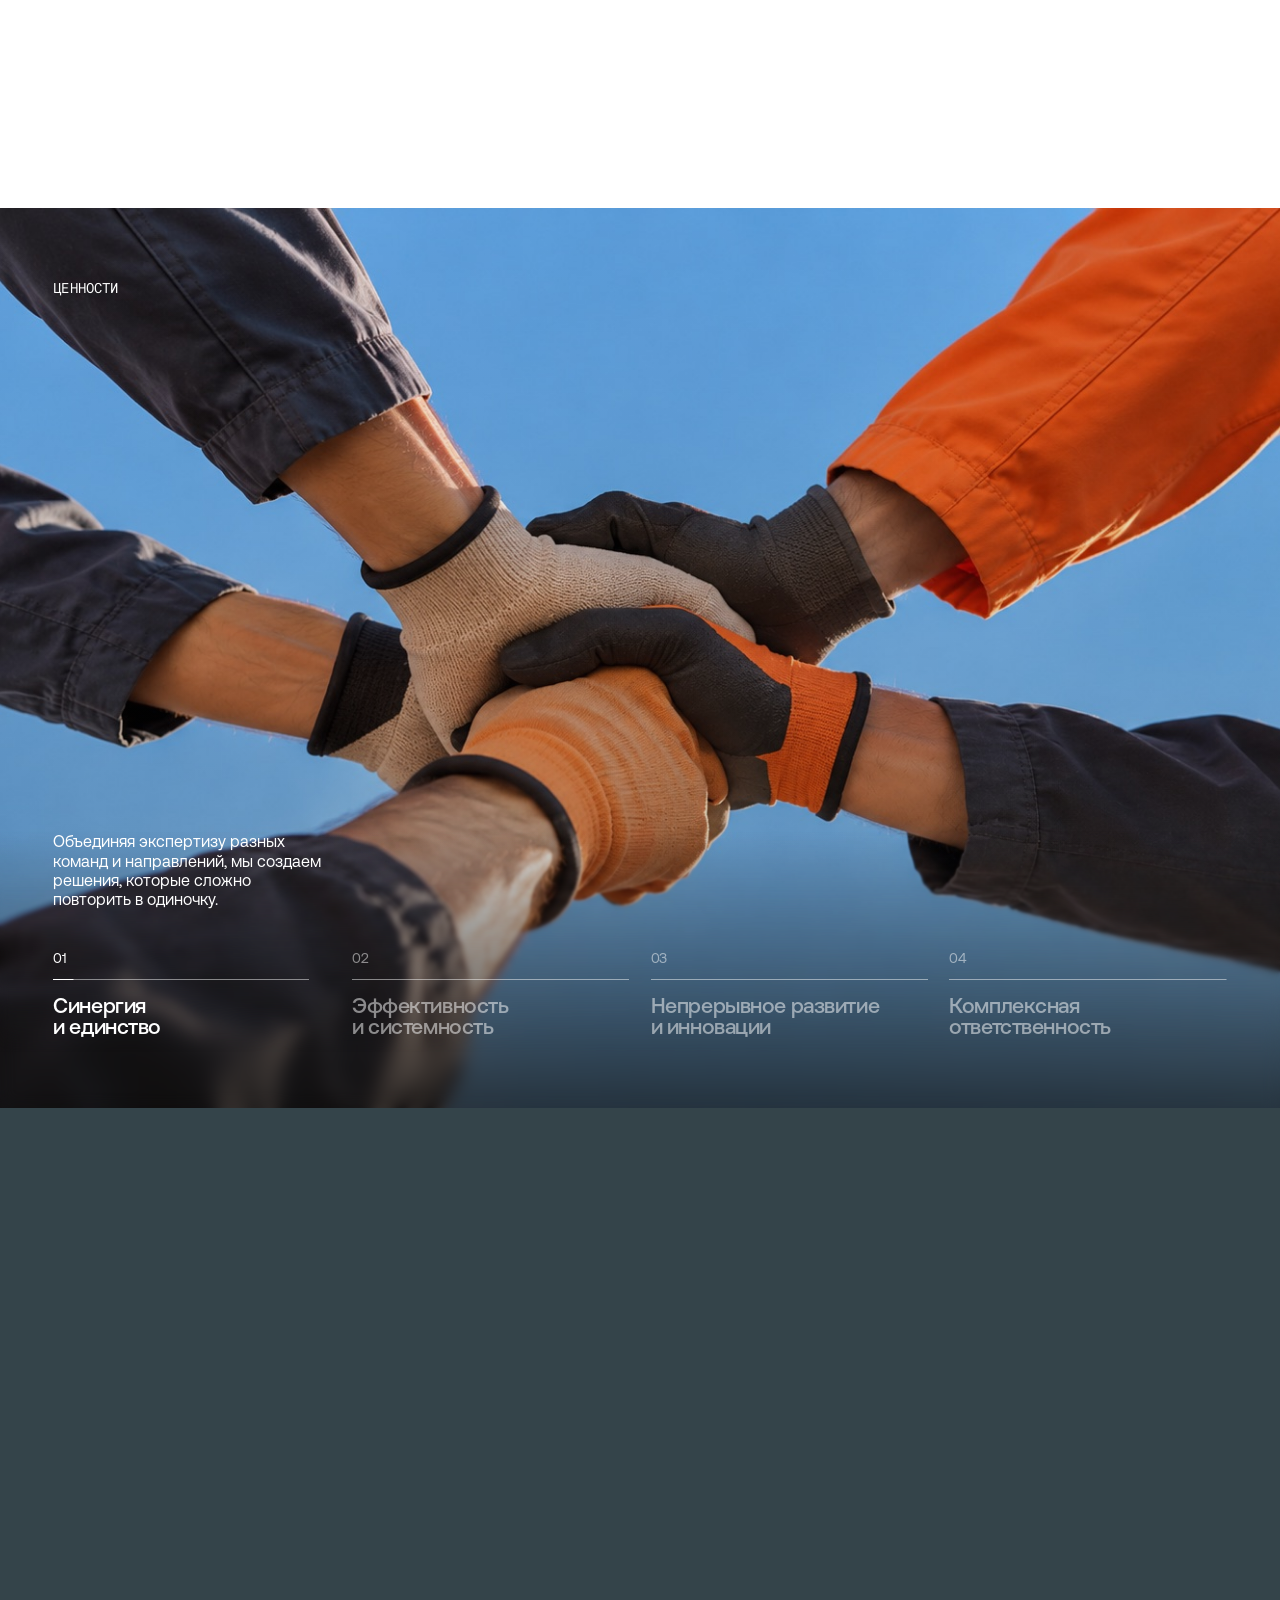
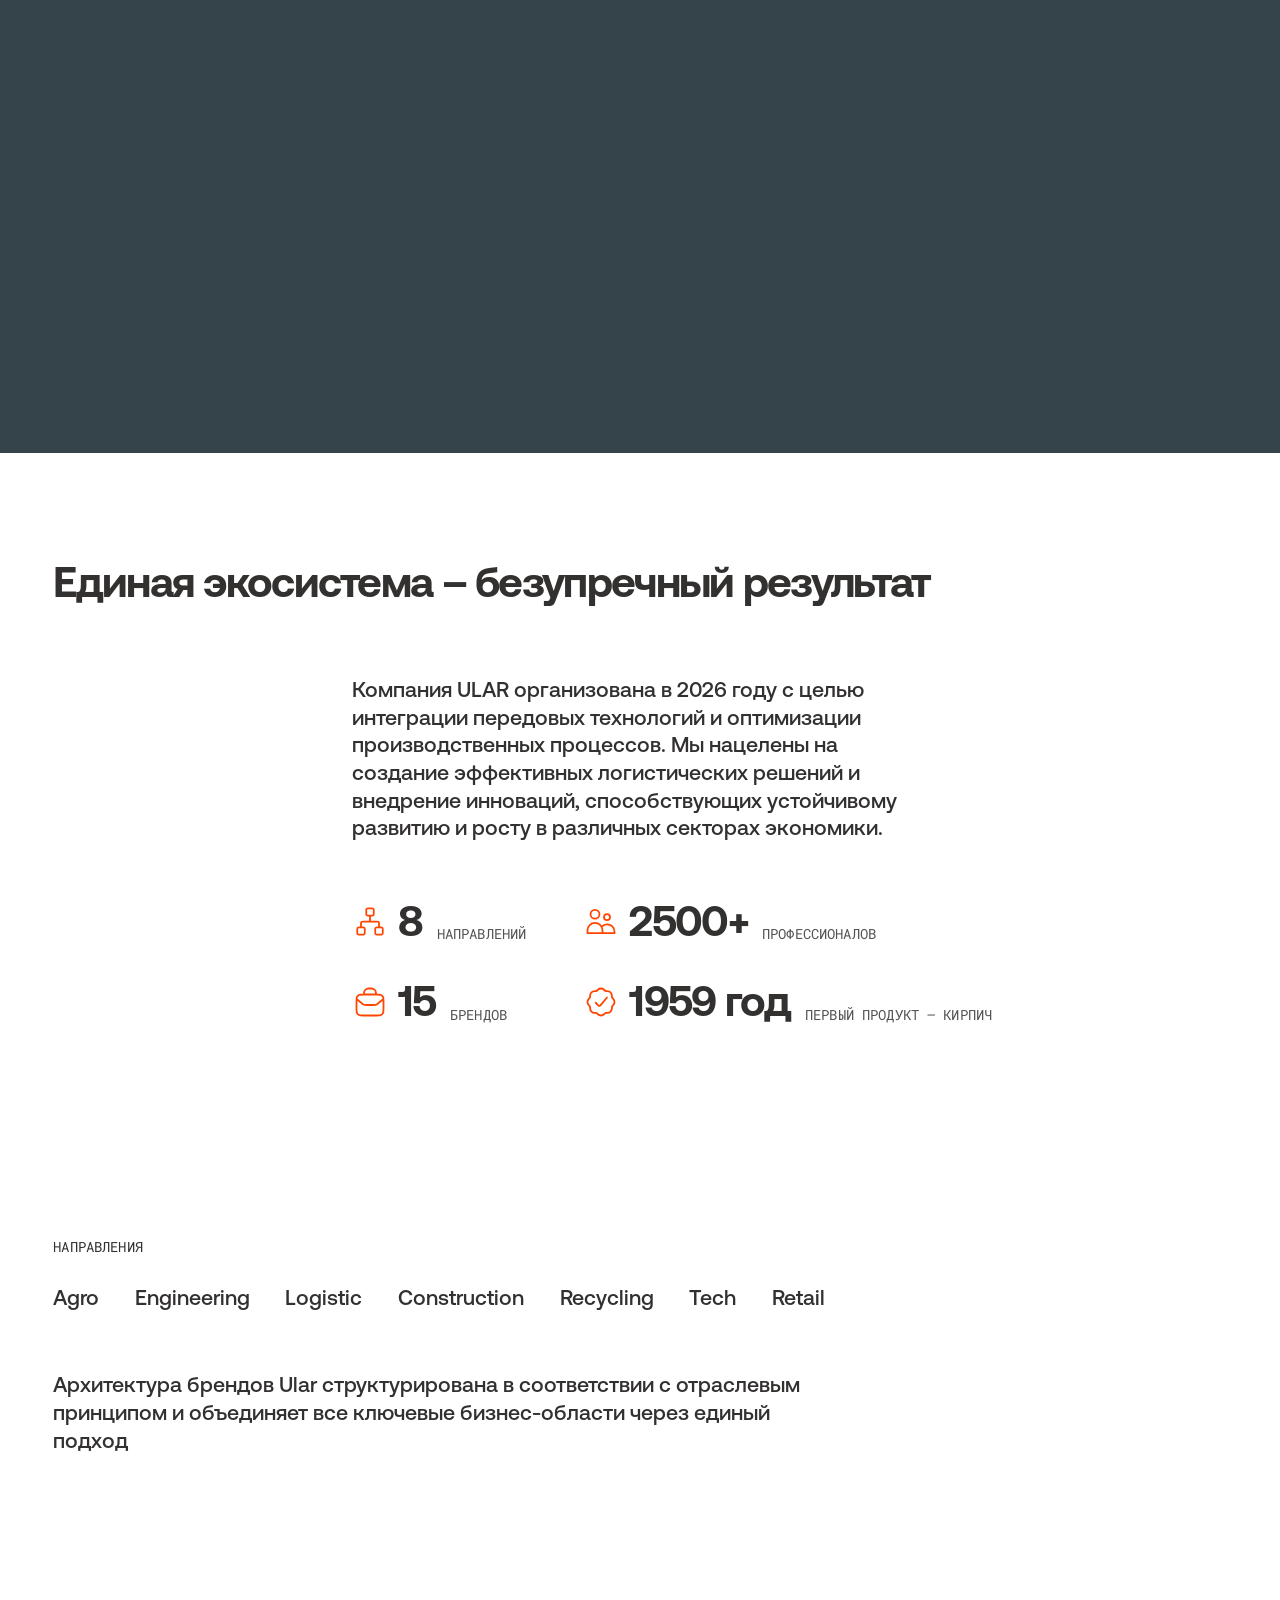
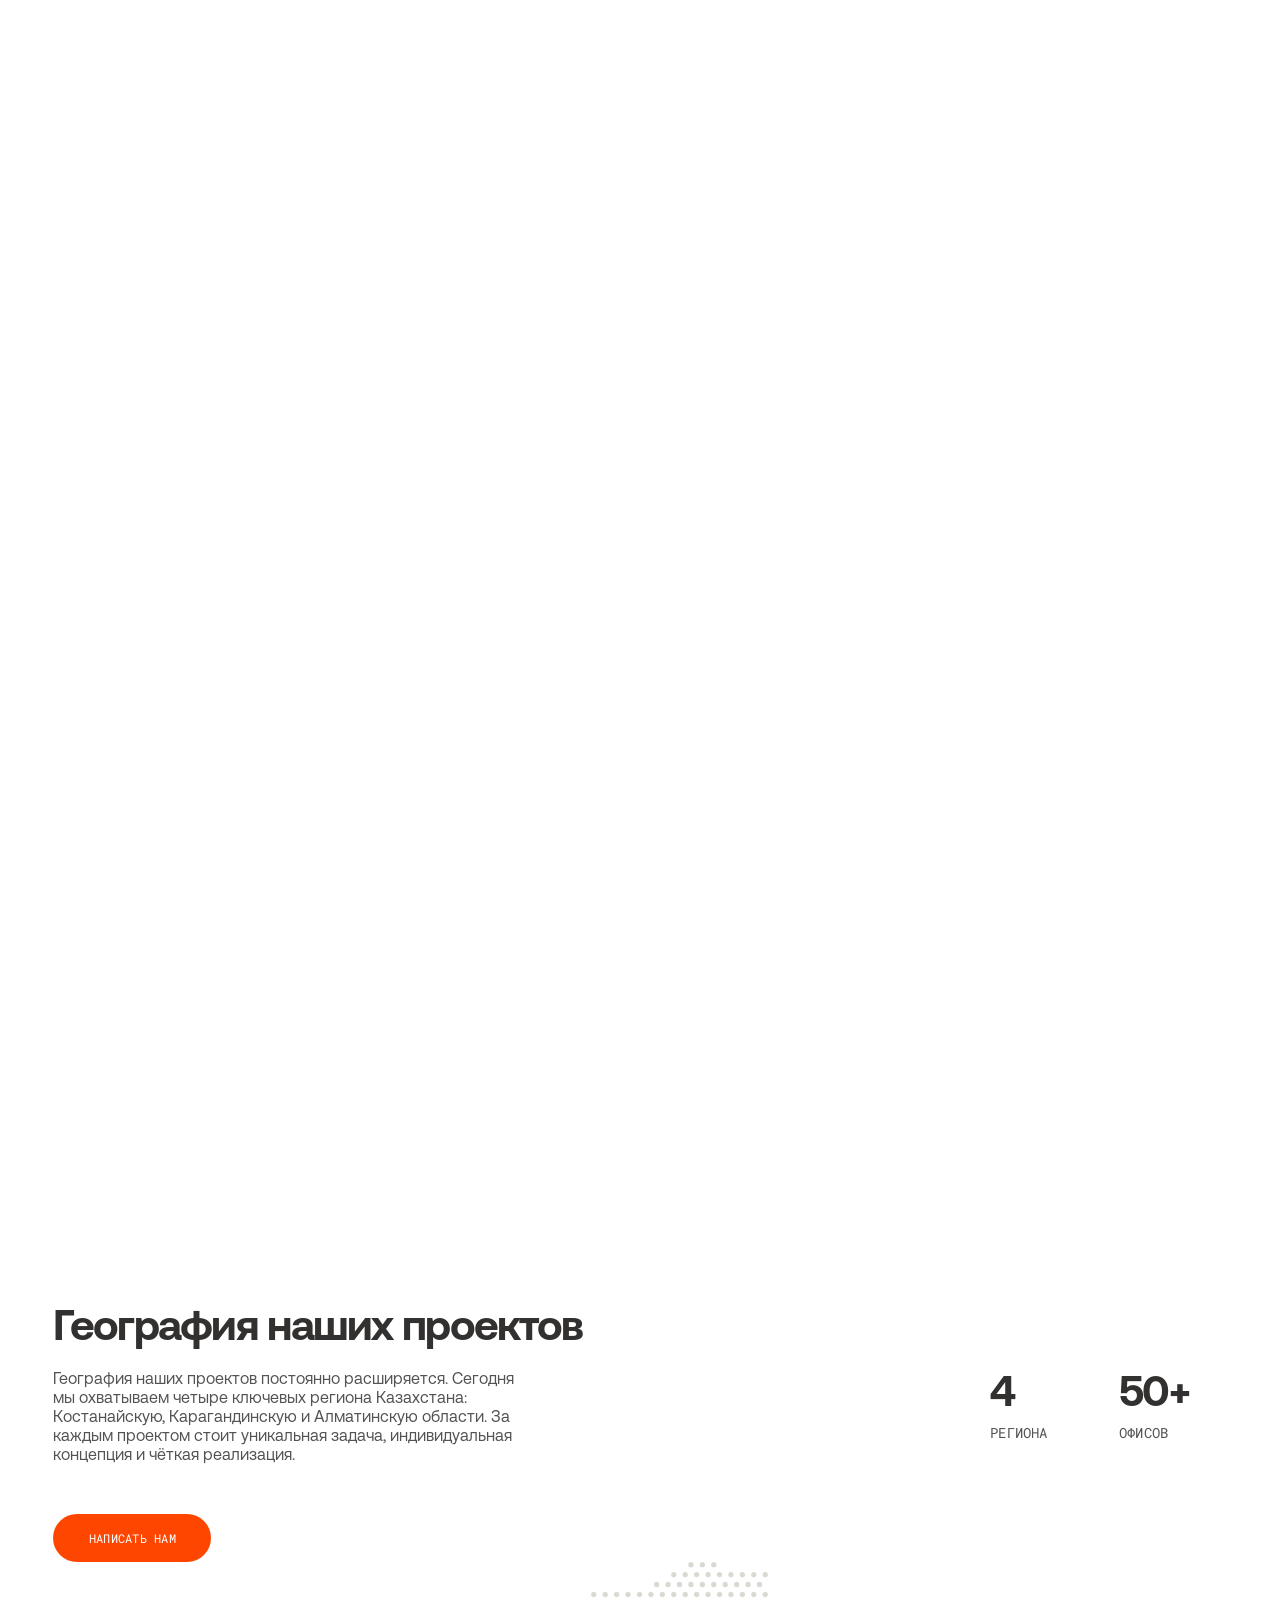
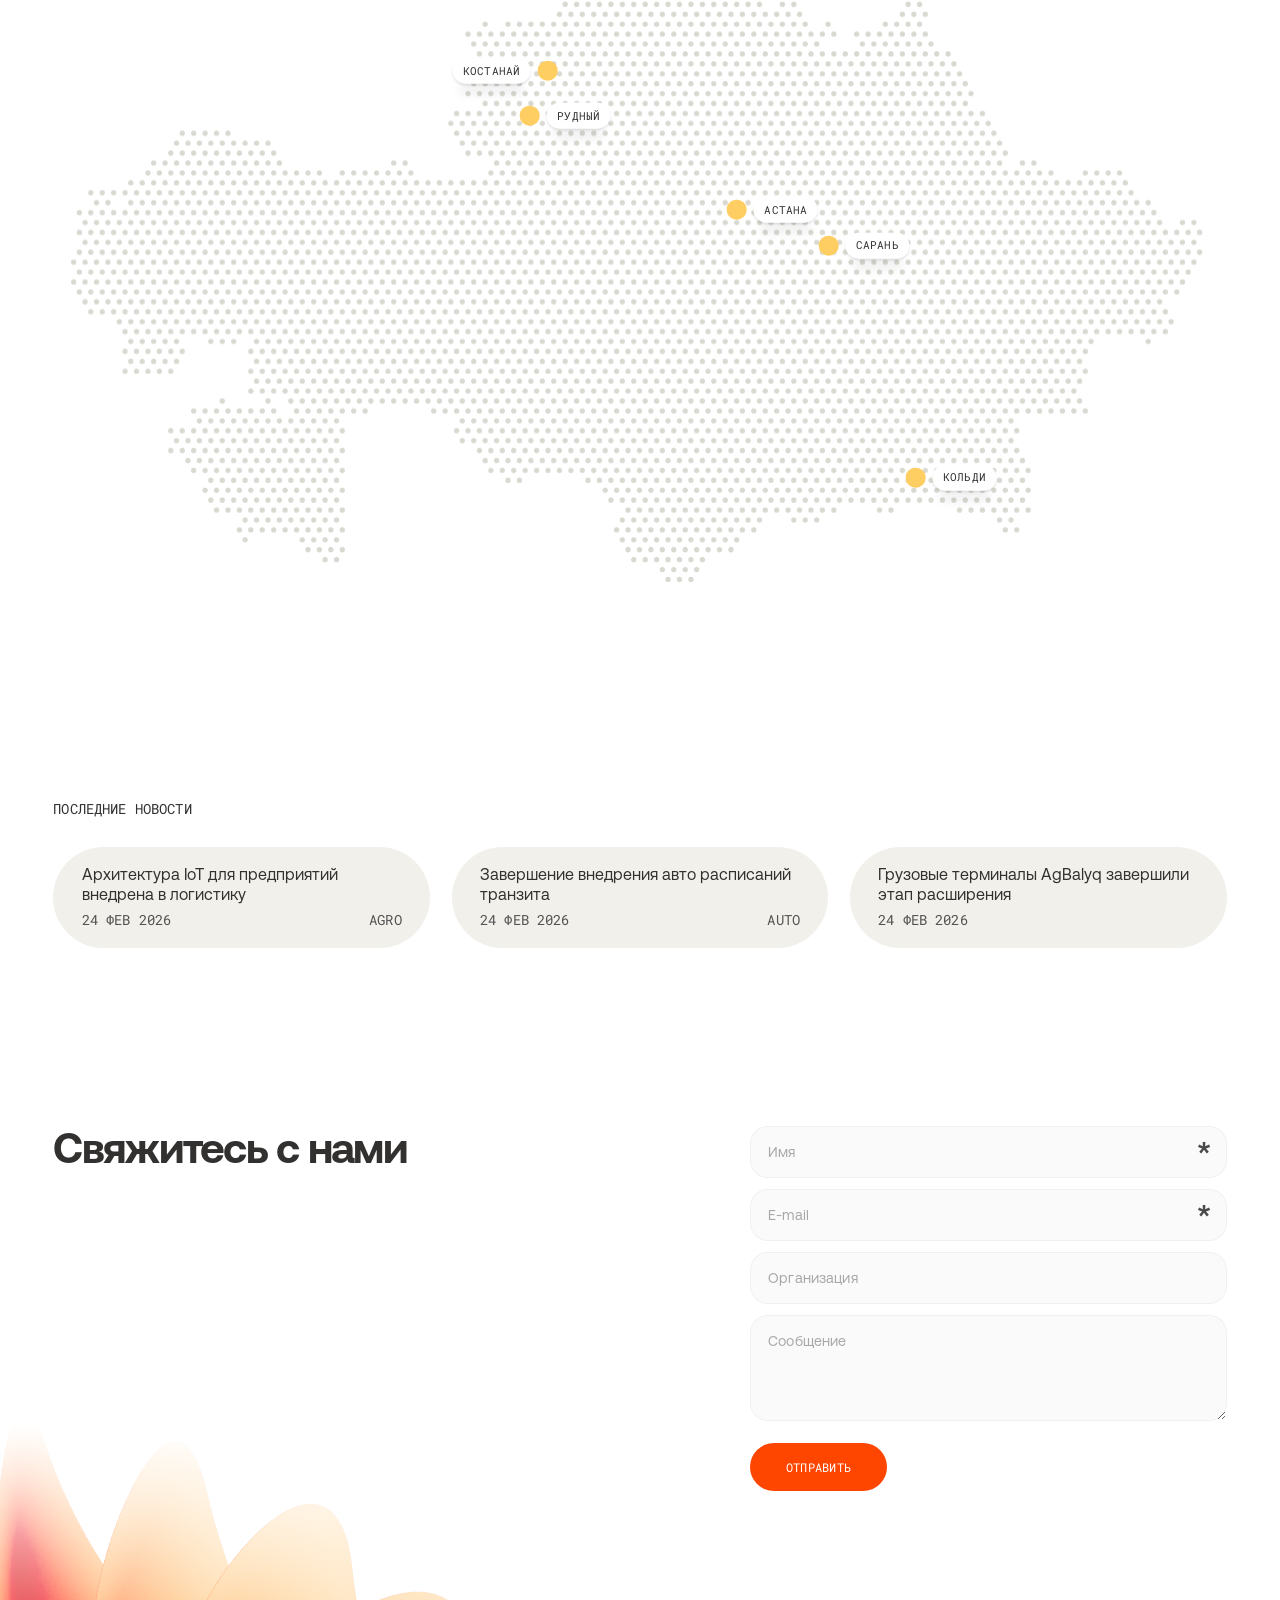
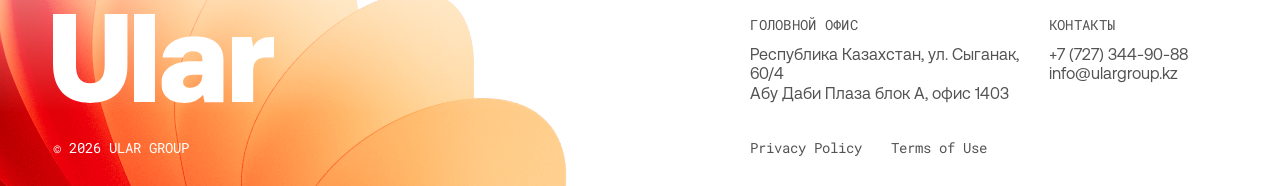
==== commit 455b0a3c: "Add files via upload" ====
--- a/home-v8/index.html
+++ b/home-v8/index.html
@@ -15,31 +15,48 @@
 </head>
 <body>
   <a href="#mission" class="skip-link">Перейти к содержанию</a>
-  <header class="header" data-node-id="2649:10529">
+  <header class="header" data-node-id="2879:3983">
     <a class="logo" href="#top" aria-label="ULAR — на главную"><img src="./assets/images/5fedb.svg" alt=""><img src="./assets/images/6e974.svg" alt="ULAR"></a>
     <nav class="nav mono" aria-label="Основная навигация"><a href="#about">О компании</a><a href="#companies">Структура</a><a href="#locations">Локации</a><a href="#news">Новости</a><a href="#contact">Контакты</a></nav>
     <div class="header-actions">
       <details class="language"><summary class="mono">РУ <img src="./assets/images/65171.svg" alt=""></summary><div class="language-menu"><span lang="ru">Русский ✓</span><small>Другие языковые версии пока недоступны.</small></div></details>
       <a href="#contact" class="button button-white">Написать нам</a>
     </div>
+    <button type="button" class="menu-button" aria-expanded="false" aria-controls="mobile-menu" aria-label="Открыть меню"><span></span><span></span><span></span></button>
   </header>
+  <nav class="mobile-menu" id="mobile-menu" aria-label="Мобильная навигация" hidden><a href="#about">О компании</a><a href="#companies">Структура</a><a href="#locations">Локации</a><a href="#news">Новости</a><a href="#contact">Контакты</a><a href="#contact" class="button">Написать нам</a></nav>
   <main>
-    <section class="hero" id="top" aria-labelledby="hero-title" data-node-id="2647:190">
+    <section class="hero" id="top" aria-labelledby="hero-title" data-node-id="2879:604">
       <div class="hero-art" aria-hidden="true"><video class="hero-video" src="./assets/bgvideo-smooth.webm" autoplay muted loop playsinline preload="auto" disablepictureinpicture></video><div class="hero-art-fade"></div></div>
-      <div class="hero-content"><h1 id="hero-title">Энергия<br>синергии</h1><p>Многопрофильная группа компаний, объединяющая бизнесы от сельского хозяйства и производства до международной логистики.</p><a href="#contact" class="button">Написать нам</a></div>
+      <span class="hero-mobile-fade" aria-hidden="true"></span>
+      <div class="hero-content"><h1 id="hero-title">Энергия<br>синергии</h1><p>Многопрофильная группа компаний, объединяющая бизнесы от растениеводства до производства готовой сельхозпродукции, и от производства комплектующих для спецтехники до международной логистики</p><a href="#contact" class="button">Написать нам</a></div>
     </section>
-    <section class="mission section-grid" id="mission" aria-labelledby="mission-label" data-node-id="2647:224"><h2 class="eyebrow" id="mission-label">Миссия</h2><p class="mission-text" data-mission aria-label="Мы объединяем индустрии и заряженных людей, чтобы вместе исследовать, находить и воплощать прорывные решения, укрепляя наше общее завтра."></p></section>
-    <section class="values" id="values" aria-labelledby="values-label" data-node-id="2647:228">
-      <div class="values-stage"><div class="value-images" aria-hidden="true"></div><div class="values-shade" aria-hidden="true"></div><div class="values-blur" aria-hidden="true"></div><h2 class="eyebrow" id="values-label">Ценности</h2><div class="value-descriptions"></div><div class="value-controls" role="tablist" aria-label="Наши ценности"></div></div>
+    <section class="mission section-grid" id="mission" aria-labelledby="mission-label" data-node-id="2879:614"><h2 class="eyebrow" id="mission-label">Миссия</h2><p class="mission-text" data-mission aria-label="Мы объединяем индустрии и заряженных людей, чтобы вместе исследовать, находить и воплощать прорывные решения, укрепляя наше общее завтра."></p></section>
+    <section class="values" id="values" aria-labelledby="values-label" data-node-id="2879:618">
+      <div class="values-stage"><div class="value-images" aria-hidden="true"></div><div class="values-shade" aria-hidden="true"></div><div class="values-blur" aria-hidden="true"></div><h2 class="eyebrow" id="values-label">Ценности</h2><div class="value-descriptions"></div><div class="value-controls" role="tablist" aria-label="Наши ценности"></div>
+        <div class="value-pager" aria-label="Переключение ценностей"><span class="value-counter" aria-live="polite">01 / 04</span><span class="value-arrows"><button type="button" class="value-prev" aria-label="Предыдущая ценность"><img src="./assets/images/10630.svg" alt=""></button><button type="button" class="value-next" aria-label="Следующая ценность"><img src="./assets/images/41b19.svg" alt=""></button></span></div>
+      </div>
     </section>
-    <section class="about section-pad" id="about" aria-labelledby="about-title" data-node-id="2647:254"><h2 id="about-title">Единая экосистема – безупречный результат</h2><div class="about-content"><div class="about-description"><p>Компания ULAR основана в 2026 году с целью интеграции передовых технологий и оптимизации производственных процессов.</p><p>Мы нацелены на создание эффективных логистических решений и внедрение инноваций, способствующих устойчивому развитию и росту в различных секторах экономики.</p></div><dl class="stats"><div><dt>8</dt><dd>направлений</dd></div><div><dt>15</dt><dd>брендов</dd></div><div><dt>2500+</dt><dd>профессионалов</dd></div><div><dt>1959 год</dt><dd>первый продукт – кирпич</dd></div></dl></div></section>
-    <section class="companies section-pad" id="companies" aria-labelledby="companies-label" data-node-id="2647:274"><div class="company-backgrounds" aria-hidden="true"></div><h2 class="eyebrow" id="companies-label">Направления</h2><div class="company-tabs" role="tablist" aria-label="Направления бизнеса"></div><div id="company-panel" role="tabpanel" tabindex="0"><p class="company-description"></p><div class="brands"><h3 class="eyebrow">Бренды</h3><div class="brand-grid"></div></div></div></section>
-    <section class="news section-pad" id="news" aria-labelledby="news-label" data-node-id="2647:368"><h2 class="eyebrow" id="news-label">Последние новости</h2><div class="news-grid"></div></section>
-    <section class="map-section section-pad" id="locations" aria-labelledby="map-title" data-node-id="2647:387"><h2 id="map-title">География наших проектов</h2><div class="map-intro"><p>Компания ULAR основана в 2026 году с целью интеграции передовых технологий и оптимизации производственных процессов мы нацелены на создание эффективных</p><dl class="map-stats stats"><div><dt>6</dt><dd>регионов</dd></div><div><dt>50+</dt><dd>офисов</dd></div></dl></div><a href="#contact" class="button map-contact">Написать нам</a><div class="map" aria-label="Интерактивная карта присутствия ULAR в Казахстане"><div class="map-art"><canvas class="map-dots" role="img" aria-label="Силуэт Казахстана из точек"></canvas><noscript><img src="./assets/images/kazakhstan.svg" alt="Силуэт Казахстана из точек"></noscript></div><div class="map-markers"></div><aside class="map-panel" id="region-panel" aria-labelledby="region-title" hidden><div class="map-panel-heading"><h3 id="region-title" class="mono"></h3><button type="button" class="panel-close" aria-label="Закрыть адреса">×</button></div><div class="office-list" tabindex="0" aria-label="Список компаний и адресов"></div></aside></div></section>
-    <section class="contact section-pad" id="contact" aria-labelledby="contact-title" data-node-id="2647:3523"><h2 id="contact-title">Свяжитесь с нами</h2><form class="contact-form" novalidate><div class="form-fields"><label class="field"><span class="sr-only">Имя</span><input name="name" placeholder="Имя" autocomplete="name" required maxlength="120" aria-describedby="name-error"><img src="./assets/images/fe4a1.svg" alt="" aria-hidden="true"><span id="name-error" class="field-error"></span></label><label class="field"><span class="sr-only">E-mail</span><input name="email" type="email" placeholder="E-mail" autocomplete="email" required maxlength="254" aria-describedby="email-error"><img src="./assets/images/fe4a1.svg" alt="" aria-hidden="true"><span id="email-error" class="field-error"></span></label><label class="field"><span class="sr-only">Организация</span><input name="organization" placeholder="Организация" autocomplete="organization" maxlength="200"></label><label class="field"><span class="sr-only">Сообщение</span><textarea name="message" placeholder="Сообщение" maxlength="5000"></textarea></label></div><button type="submit" class="button">Отправить</button><p class="form-status" role="status" aria-live="polite" hidden></p></form></section>
+    <section class="about section-pad" id="about" aria-labelledby="about-title" data-node-id="2879:643"><h2 id="about-title">Единая экосистема – безупречный результат</h2><div class="about-content"><div class="about-description"><p>Компания ULAR организована в 2026 году с целью интеграции передовых технологий и оптимизации производственных процессов. Мы нацелены на создание эффективных логистических решений и внедрение инноваций, способствующих устойчивому развитию и росту в различных секторах экономики.</p></div><ul class="about-stats"><li><span class="stat-main"><img src="./assets/images/2a658.svg" alt="" width="40" height="40"><span class="stat-number">8</span></span><span class="stat-label">направлений</span></li><li><span class="stat-main"><img src="./assets/images/c7cc6.svg" alt="" width="40" height="40"><span class="stat-number">2500+</span></span><span class="stat-label">профессионалов</span></li><li><span class="stat-main"><img src="./assets/images/9f5f5.svg" alt="" width="40" height="40"><span class="stat-number">15</span></span><span class="stat-label">брендов</span></li><li><span class="stat-main"><img src="./assets/images/03c05.svg" alt="" width="40" height="40"><span class="stat-number">1959 год</span></span><span class="stat-label">первый продукт – кирпич</span></li></ul></div></section>
+    <section class="companies" id="companies" aria-labelledby="companies-label" data-node-id="2879:669">
+      <div class="companies-stage">
+        <div class="company-backgrounds" aria-hidden="true"></div>
+        <div class="companies-head">
+          <h2 class="eyebrow" id="companies-label">Направления</h2>
+          <div class="company-tabs" role="tablist" aria-label="Направления бизнеса"></div>
+          <div class="company-copy"><p class="companies-intro-text"></p><p class="company-description"></p></div>
+        </div>
+        <div class="company-brands" id="company-panel" role="tabpanel" tabindex="0"><h3 class="eyebrow">Бренды</h3><div class="brand-grid"></div></div>
+      </div>
+    </section>
+    <section class="map-section section-pad" id="locations" aria-labelledby="map-title" data-node-id="2879:4006"><h2 id="map-title">География наших проектов</h2><div class="map-intro"><p>География наших проектов постоянно расширяется. Сегодня мы охватываем четыре ключевых региона Казахстана: Костанайскую, Карагандинскую и Алматинскую области. За каждым проектом стоит уникальная задача, индивидуальная концепция и чёткая реализация.</p><dl class="map-stats stats"><div><dt>4</dt><dd>региона</dd></div><div><dt>50+</dt><dd>офисов</dd></div></dl></div><a href="#contact" class="button map-contact">Написать нам</a><div class="map" aria-label="Интерактивная карта присутствия ULAR в Казахстане"><div class="map-art"><canvas class="map-dots" role="img" aria-label="Силуэт Казахстана из точек"></canvas></div><div class="map-markers"></div><div class="map-tabs" role="tablist" aria-label="Регионы присутствия"></div><aside class="map-panel" id="region-panel" aria-labelledby="region-title" hidden><div class="map-panel-heading"><h3 id="region-title" class="mono"></h3><button type="button" class="panel-close" aria-label="Закрыть адреса">×</button></div><div class="office-list" tabindex="0" aria-label="Список компаний и адресов"></div></aside></div></section>
+    <section class="news section-pad" id="news" aria-labelledby="news-label" data-node-id="2879:3918"><h2 class="eyebrow" id="news-label">Последние новости</h2><div class="news-grid"></div><div class="news-dots" aria-hidden="true"></div></section>
+    <section class="contact section-pad" id="contact" aria-labelledby="contact-title" data-node-id="2879:3937"><h2 id="contact-title">Свяжитесь с нами</h2><form class="contact-form" novalidate><div class="form-fields"><label class="field"><span class="sr-only">Имя</span><input name="name" placeholder="Имя" autocomplete="name" required maxlength="120" aria-describedby="name-error"><img src="./assets/images/fe4a1.svg" alt="" aria-hidden="true"><span id="name-error" class="field-error"></span></label><label class="field"><span class="sr-only">E-mail</span><input name="email" type="email" placeholder="E-mail" autocomplete="email" required maxlength="254" aria-describedby="email-error"><img src="./assets/images/fe4a1.svg" alt="" aria-hidden="true"><span id="email-error" class="field-error"></span></label><label class="field"><span class="sr-only">Организация</span><input name="organization" placeholder="Организация" autocomplete="organization" maxlength="200"></label><label class="field"><span class="sr-only">Сообщение</span><textarea name="message" placeholder="Сообщение" maxlength="5000"></textarea></label></div><button type="submit" class="button">Отправить</button><p class="form-status" role="status" aria-live="polite" hidden></p></form></section>
   </main>
-  <footer class="footer section-pad" data-node-id="2647:3543"><div class="footer-art-shell" aria-hidden="true"><div class="footer-art"><div class="footer-art-position"><img src="./assets/images/4d9da.png" alt=""></div><div class="footer-art-fade"></div></div></div><div class="footer-brand"><a class="footer-wordmark" href="#top" aria-label="ULAR — наверх"><img src="./assets/images/dfbc5.svg" alt=""><img src="./assets/images/2aa67.svg" alt=""><img src="./assets/images/94930.svg" alt=""><img src="./assets/images/c75bf.svg" alt=""></a><p class="mono">© 2026 ULAR COMPANY</p></div><div class="footer-details"><div class="footer-contacts"><div><h2 class="eyebrow">Головной офис</h2><address>Республика Казахстан, ул. Сыганак, 60/4<br>Абу Даби Плаза блок А, офис 1403</address></div><div><h2 class="eyebrow">Контакты</h2><a href="tel:+77273449088">+7 (727) 344-90-88</a><a href="mailto:office@ulargroup.com">office@ulargroup.com</a></div></div><div class="footer-legal mono"><button type="button" data-document="Privacy Policy">Privacy Policy</button><button type="button" data-document="Terms of Use">Terms of Use</button></div></div></footer>
-  <dialog class="info-dialog" aria-labelledby="dialog-title"><button type="button" class="dialog-close" aria-label="Закрыть">×</button><h2 id="dialog-title"></h2><p class="dialog-copy"></p><a class="button" href="mailto:office@ulargroup.com">Связаться с ULAR</a></dialog>
+  <footer class="footer section-pad" data-node-id="2879:3956"><div class="footer-art-shell" aria-hidden="true"><div class="footer-art"><div class="footer-art-position"><img src="./assets/images/4d9da.png" alt=""></div><div class="footer-art-fade"></div></div></div><div class="footer-brand"><a class="footer-wordmark" href="#top" aria-label="ULAR — наверх"><img src="./assets/images/dfbc5.svg" alt=""><img src="./assets/images/2aa67.svg" alt=""><img src="./assets/images/94930.svg" alt=""><img src="./assets/images/c75bf.svg" alt=""></a><p class="mono">© 2026 Ular group</p></div><div class="footer-details"><div class="footer-contacts"><div><h2 class="eyebrow">Головной офис</h2><address>Республика Казахстан, ул. Сыганак, 60/4<br>Абу Даби Плаза блок А, офис 1403</address></div><div><h2 class="eyebrow">Контакты</h2><a href="tel:+77273449088">+7 (727) 344-90-88</a><a href="mailto:info@ulargroup.kz">info@ulargroup.kz</a></div></div><div class="footer-legal mono"><button type="button" data-document="Privacy Policy">Privacy Policy</button><button type="button" data-document="Terms of Use">Terms of Use</button></div></div></footer>
+  <div class="panel-backdrop" hidden></div>
+  <aside class="brand-panel" id="brand-panel" role="dialog" aria-modal="true" aria-labelledby="brand-panel-title" tabindex="-1" hidden></aside>
+  <dialog class="info-dialog" aria-labelledby="dialog-title"><button type="button" class="dialog-close" aria-label="Закрыть">×</button><h2 id="dialog-title"></h2><p class="dialog-copy"></p><a class="button" href="mailto:info@ulargroup.kz">Связаться с ULAR</a></dialog>
   <noscript><p class="noscript">Для интерактивных направлений, карты и анимации включите JavaScript.</p></noscript>
 </body>
 </html>
--- a/home-v8/styles.css
+++ b/home-v8/styles.css
@@ -8,14 +8,14 @@
 .sr-only{position:absolute;width:1px;height:1px;overflow:hidden;clip:rect(0,0,0,0);white-space:nowrap}.skip-link{position:fixed;z-index:100;left:20px;top:-100px;background:#fff;padding:16px}.skip-link:focus{top:20px}
 .header{position:fixed;z-index:20;transition:transform .4s cubic-bezier(.2,.7,.2,1),background-color .3s,box-shadow .3s,backdrop-filter .3s;will-change:transform;top:0;left:0;width:100%;height:calc(94 * var(--u));padding:calc(24 * var(--u)) var(--gutter);display:flex;align-items:center;justify-content:space-between;gap:20px}.logo{display:flex;align-items:center;gap:1.91px;width:100px;transform:scale(var(--s));transform-origin:left center}.nav{display:flex;gap:calc(32 * var(--u));font-size:calc(14 * var(--u));line-height:1;letter-spacing:.03em;text-transform:uppercase;position:absolute;left:50%;transform:translateX(-50%)}.nav a{white-space:nowrap;transition:color .2s}.nav a:hover{color:var(--orange)}.header-actions{display:flex;gap:calc(16 * var(--u));align-items:center}.language{position:relative}.language summary{list-style:none;cursor:pointer;display:flex;gap:5px;align-items:center;padding:calc(16 * var(--u)) calc(24 * var(--u));background:rgba(255,255,255,.8);backdrop-filter:blur(28px);border-radius:999px;font-size:calc(14 * var(--u));line-height:1}.language summary::-webkit-details-marker{display:none}.language summary img{transition:transform .2s}.language[open] summary img{transform:rotate(180deg)}.language-menu{position:absolute;top:calc(100% + 12px);right:0;width:240px;padding:20px;background:white;border-radius:20px;box-shadow:0 8px 30px #0002;font-size:15px}.language-menu small{display:block;color:var(--grey);line-height:1.4;margin-top:12px}
 .hero{height:calc(800 * var(--u));position:relative}.hero-art{position:absolute;top:0;left:0;width:100%;aspect-ratio:16/9;overflow:hidden;pointer-events:none}.hero-video{position:absolute;top:0;left:calc(405 * var(--u));width:100%;height:100%;object-fit:cover}.hero-art-fade{position:absolute;bottom:0;left:0;width:100%;height:calc(464 * var(--u));background:linear-gradient(180deg,rgba(241,240,234,0) 16.01%,white)}.hero-content{position:relative;padding-top:calc(202 * var(--u));margin-left:var(--gutter);width:calc(536 * var(--u))}.hero h1{font-size:calc(120 * var(--u));font-weight:700;line-height:.88;letter-spacing:-.03em;animation:enter .7s cubic-bezier(.2,.65,.3,1) both}.hero-content>p{font-size:calc(18 * var(--u));line-height:1.2;margin-top:calc(48 * var(--u));animation:enter .65s .1s both}.hero-content>.button{margin-top:calc(80 * var(--u));animation:enter .65s .2s both}.hero-art{animation:art-in 1s ease-out both}
-.mission{position:relative;z-index:1;padding:calc(406 * var(--u)) var(--gutter);display:grid;grid-template-columns:repeat(4,minmax(0,1fr));gap:var(--gap)}.mission-text{grid-column:2/5;font-size:calc(64 * var(--u));font-weight:700;line-height:1.1;letter-spacing:-.04em}.mission-word{color:var(--soft);background-image:linear-gradient(90deg,var(--ink) var(--fill,0%),var(--soft) var(--fill,0%));background-clip:text;-webkit-background-clip:text;-webkit-text-fill-color:transparent}
-.values{position:relative;height:calc(var(--stage-height) + 105svh);background:#34444a;color:#fff}.values-stage{position:sticky;top:0;height:var(--stage-height);overflow:hidden;isolation:isolate}.value-images,.value-image,.values-shade{position:absolute;inset:0}.value-image{opacity:0;transition:opacity .33s ease;overflow:hidden}.value-image.is-active{opacity:1}.value-image>img{width:100%;height:100%;object-fit:cover}.value-image>img.value-crop-2{position:absolute;width:100%;height:131.66%;bottom:0;left:0;object-fit:cover;object-position:50% 100%}.value-image>img.value-crop-3{position:absolute;width:130.61%;height:131.21%;bottom:0;left:0;object-fit:cover;object-position:0 100%}.values-shade{background:linear-gradient(180deg,transparent,rgba(12,12,12,.24));pointer-events:none}.values-blur{position:absolute;bottom:0;left:0;width:100%;height:calc(312 * var(--u));background:linear-gradient(180deg,transparent,rgba(12,12,12,.7));pointer-events:none}.values-stage>.eyebrow{position:absolute;left:var(--gutter);top:calc(80 * var(--u))}.value-controls{position:absolute;bottom:calc(80 * var(--u));left:var(--gutter);right:var(--gutter);display:grid;grid-template-columns:repeat(4,minmax(0,1fr));gap:var(--gap)}.value-tab{padding:0;border:0;background:transparent;color:rgba(255,255,255,.5);text-align:left;display:flex;flex-direction:column;gap:calc(16 * var(--u));transition:color .2s;font-feature-settings:'ss02' 1}.value-tab:hover,.value-tab[aria-selected=true]{color:white}.value-number{font-size:calc(16 * var(--u));line-height:1;letter-spacing:-.02em}.value-line{position:relative;height:1px;width:100%;background:#ffffff40;overflow:hidden}.value-line img{position:absolute;left:0;top:0;transform:scaleX(var(--s));transform-origin:left center}.value-line .line-progress{transform:scaleX(var(--progress,0));transform-origin:left center;position:absolute;inset:0;background:white}.value-name{display:block;min-height:2em;font-size:calc(24 * var(--u));font-weight:500;line-height:1;letter-spacing:-.02em;white-space:pre-line}.value-description{position:absolute;bottom:calc(224 * var(--u));left:calc(var(--gutter) + var(--index) * (100% - 2 * var(--gutter) + var(--gap)) / 4);width:calc((100% - 2 * var(--gutter) - 3 * var(--gap)) / 4);font-size:calc(18 * var(--u));line-height:1.2;white-space:pre-line;opacity:0;transform:translateY(8px);transition:opacity .25s,transform .25s;pointer-events:none}.value-description.is-active{opacity:1;transform:none}
-.about{padding-block:calc(204 * var(--u))}.about-content{width:calc((100% - var(--gap)) / 2);margin-left:calc((100% + var(--gap)) / 4);margin-top:calc(80 * var(--u))}.about-description{font-size:calc(24 * var(--u));line-height:1.2}.about-description p+p{margin-top:8px}.stats{display:grid;grid-template-columns:1fr 1fr;column-gap:calc(48 * var(--u));row-gap:calc(56 * var(--u));margin-top:calc(64 * var(--u))}.stats dt{font-weight:500;font-size:calc(48 * var(--u));line-height:.72;letter-spacing:-.04em;padding-top:0}.stats dd{margin-top:calc(16 * var(--u));color:var(--grey);font-family:'Roboto Mono',monospace;font-size:calc(16 * var(--u));line-height:1.28;letter-spacing:.01em;text-transform:uppercase;white-space:nowrap}.about .stats{grid-template-columns:repeat(4,auto);justify-content:space-between;column-gap:calc(24 * var(--u))}.about .stats dt{font-size:calc(40 * var(--u))}.about .stats dd{font-size:calc(14 * var(--u))}
-.companies{position:relative;min-height:max(100svh,calc(810 * var(--u)));display:flex;flex-direction:column;padding-top:calc(40 * var(--u));padding-bottom:calc(40 * var(--u));background:#514d3e;color:white;isolation:isolate;overflow:hidden}.company-backgrounds,.company-background{position:absolute;inset:0;z-index:-1;overflow:hidden}.company-background{opacity:0;visibility:hidden;transition:opacity .45s cubic-bezier(.3,.6,.3,1),visibility 0s .45s}.company-background.is-prev{opacity:1;visibility:visible;z-index:1;transition:none}.company-background.is-active{opacity:1;visibility:visible;z-index:2;transition:opacity .45s cubic-bezier(.3,.6,.3,1),visibility 0s}.company-background>img.photo{width:100%;height:100%;object-fit:cover;position:absolute;inset:0}.company-background>img.engineering-crop{object-position:50% 39%}.company-background>img.auto-crop{object-position:0 66%}.company-background>img.logistic-crop{object-position:43% 10%}.company-background>img.retail-crop{object-position:50% 11%}.company-overlay{position:absolute;inset:0;pointer-events:none}.company-overlay>img{width:100%;height:100%}.company-tabs{display:flex;align-items:center;gap:calc(40 * var(--u));margin-top:calc(32 * var(--u))}.company-tab{border:0;background:none;padding:0 0 4px;color:rgba(255,255,255,.56);font-size:calc(24 * var(--u));font-weight:500;line-height:1.15;letter-spacing:.01em;transition:color .2s;white-space:nowrap;position:relative}.company-tab:hover,.company-tab[aria-selected=true]{color:#fff}.company-tab::after{content:'';position:absolute;bottom:-8px;left:0;right:0;height:1px;background:currentColor;transform:scaleX(0);transform-origin:left;transition:transform .2s}.company-tab:focus-visible::after{transform:scaleX(1)}.company-description{font-size:calc(24 * var(--u));font-weight:500;line-height:1.3;max-width:calc(760 * var(--u));margin-top:calc(60 * var(--u));min-height:calc(248 * var(--u));padding-bottom:calc(24 * var(--u));margin-bottom:calc(48 * var(--u))}.brands{margin-top:auto}#company-panel{flex:1;display:flex;flex-direction:column}#company-panel:focus-visible{outline-offset:12px}.brand-grid{align-items:start}.brand-grid{display:grid;grid-template-columns:repeat(4,minmax(0,1fr));gap:var(--gap);margin-top:calc(32 * var(--u))}.brand-card{position:relative;display:flex;flex-direction:column;gap:calc(24 * var(--u));min-height:calc(238 * var(--u));padding:calc(24 * var(--u));background:white;color:var(--ink);border:0;border-radius:calc(32 * var(--u));text-align:left;transition:transform .2s,box-shadow .2s}.brand-card:hover,.brand-card:focus-visible{transform:translateY(-5px);box-shadow:0 15px 35px #0002}.brand-card>.brand-description{font-size:calc(14 * var(--u));line-height:1.3;white-space:pre-line}.brand-logos{height:calc(40 * var(--u));position:relative;flex:none;width:100%}.logo-stage{width:264px;height:40px;position:relative;transform:scale(var(--s));transform-origin:left top}.brand-logo{position:absolute;overflow:hidden}.brand-logo.raster>img{width:100%;height:100%;object-fit:cover}.brand-logo.vector>img{max-width:none}.brand-logo.masked{overflow:visible}.masked .mask-content{position:absolute;width:177.5px;height:161.25px;left:-35px;top:-65px;mask-image:url('./assets/images/3c361.svg');mask-size:115px 40px;mask-position:35px 65px;mask-repeat:no-repeat}.allur-crop>img{position:absolute;width:113.78%!important;height:186.09%!important;left:-13.78%;top:-41.12%}.invictus-crop>img{position:absolute;width:121.8%!important;height:132.64%!important;left:-21.8%;top:-20.47%}.seventh-crop>img{position:absolute;width:100.11%!important;height:115.38%!important;left:-.36%;top:-11.54%}.brand-arrow{position:absolute;right:calc(24 * var(--u));top:calc(24 * var(--u));width:24px;height:24px;opacity:0;transform:translate(-4px,4px);transition:opacity .2s,transform .2s}.brand-card:hover .brand-arrow,.brand-card:focus-visible .brand-arrow{opacity:1;transform:none}.brand-card[data-unavailable] .brand-arrow{display:none}.brand-card[data-unavailable]::after{content:'Сайт не указан';position:absolute;bottom:10px;right:24px;font-size:11px;color:var(--grey);opacity:0;transition:opacity .2s}.brand-card[data-unavailable]:hover::after,.brand-card[data-unavailable]:focus-visible::after{opacity:1}.content-enter{animation:content-in .24s ease both}
-.news{padding-block:calc(120 * var(--u))}.news-grid{display:grid;grid-template-columns:repeat(3,minmax(0,1fr));gap:var(--gap);margin-top:calc(32 * var(--u))}.news-card{min-height:calc(112 * var(--u));padding:calc(21 * var(--u)) calc(32 * var(--u));border-radius:999px;background:var(--soft);display:flex;flex-direction:column;justify-content:center;gap:calc(8 * var(--u))}.news-card h3{font-size:calc(18 * var(--u));font-weight:500;line-height:1.2}.news-meta{display:flex;justify-content:space-between;color:var(--grey);font-size:calc(14 * var(--u));line-height:1.28;letter-spacing:.01em}
-.map-section{padding-block:calc(120 * var(--u));position:relative}.map-intro{display:flex;justify-content:space-between;align-items:start;margin-top:calc(24 * var(--u))}.map-intro>p{width:calc(536 * var(--u));font-size:calc(17 * var(--u));line-height:1.3;color:var(--grey)}.map-stats{width:calc(266 * var(--u));margin-top:0;column-gap:var(--gap)}.map-stats dd{margin-top:calc(12 * var(--u))}.map-contact{margin-top:calc(56 * var(--u))}.map{position:relative;margin-inline:calc(20 * var(--u));aspect-ratio:1280/702.445}.map-art{position:absolute;left:0;top:0;width:1280px;height:702.445px;transform:scale(var(--s));transform-origin:top left;pointer-events:none}.map-markers{position:absolute;inset:0}.map-marker{position:absolute;left:var(--x);top:var(--y);transform:translate(-50%,-50%);width:calc(44 * var(--u));height:calc(44 * var(--u));background:transparent;border:0;border-radius:50%;padding:0;z-index:1}.map-marker::before{content:'';position:absolute;left:50%;top:50%;width:calc(22 * var(--u));height:calc(22 * var(--u));transform:translate(calc(-50% + var(--dx,0px)),calc(-50% + var(--dy,0px)));border-radius:50%;background:var(--yellow);transition:width .2s,height .2s,background .2s,transform .5s cubic-bezier(.2,.7,.2,1)}.map-marker:hover::before,.map-marker[aria-expanded=true]::before{width:calc(40 * var(--u));height:calc(40 * var(--u));background:var(--orange)}.map-marker::after{content:attr(data-name);position:absolute;left:50%;bottom:calc(100% + 5px);transform:translateX(-50%);font-size:12px;white-space:nowrap;background:#fff;padding:5px 10px;border-radius:20px;box-shadow:0 2px 8px #0001;opacity:0;pointer-events:none;transition:opacity .15s}.map-marker:focus-visible::after{opacity:1}.map-panel{position:absolute;z-index:5;width:calc(480 * var(--u));max-height:min(506px,70vh);background:white;border-radius:24px;box-shadow:0 9px 20px #0000001a,0 40px 50px #0000000b;overflow:hidden;display:flex;flex-direction:column;animation:content-in .18s ease;isolation:isolate}.map-panel-heading{display:flex;align-items:center;justify-content:space-between;padding:22px 24px;background:var(--orange);color:#fff}.map-panel h3{font-size:16px;line-height:1;letter-spacing:.02em;text-transform:uppercase}.panel-close{border:0;background:transparent;color:white;font-size:24px;line-height:16px;padding:0}.office-list{overflow-y:auto;overscroll-behavior:contain;padding:24px;scrollbar-width:thin;scrollbar-color:var(--soft) transparent}.office{padding-block:16px;border-bottom:1px solid #e5e4e0}.office:first-child{padding-top:0}.office:last-child{padding-bottom:0;border-bottom:0}.office-logo{position:relative;height:32px;margin-bottom:8px}.office p{font-size:14px;line-height:1.4;color:var(--grey)}.office-name{font-size:14px;font-weight:500;display:block;margin-bottom:8px}.office-logo .brand-logo{top:50%!important;transform:translateY(-50%)}
+.mission{position:relative;z-index:1;padding:calc(406 * var(--u)) var(--gutter);display:grid;grid-template-columns:repeat(4,minmax(0,1fr));gap:var(--gap)}.mission-text{grid-column:2/5;font-size:calc(64 * var(--u));font-weight:700;line-height:1.1;letter-spacing:-.04em}.mission-word{color:var(--soft);background-image:linear-gradient(90deg,var(--orange) var(--fill,0%),var(--soft) var(--fill,0%));background-clip:text;-webkit-background-clip:text;-webkit-text-fill-color:transparent}
+.values{position:relative;height:calc(var(--stage-height) + 105svh);background:#34444a;color:#fff}.values-stage{position:sticky;top:0;height:var(--stage-height);overflow:hidden;isolation:isolate}.value-images,.value-image,.values-shade{position:absolute;inset:0}.value-image{opacity:0;transition:opacity .33s ease;overflow:hidden}.value-image.is-active{opacity:1}.value-image>img{width:100%;height:100%;object-fit:cover}.value-image>img.value-crop-2{position:absolute;width:114.24%;height:115.75%;bottom:-6.25%;left:0;object-fit:cover;object-position:0 100%}.values-shade{background:linear-gradient(180deg,transparent,rgba(12,12,12,.24));pointer-events:none}.values-blur{position:absolute;bottom:0;left:0;width:100%;height:calc(312 * var(--u));background:linear-gradient(180deg,transparent,rgba(12,12,12,.7));pointer-events:none}.values-stage>.eyebrow{position:absolute;left:var(--gutter);top:calc(80 * var(--u))}.value-controls{position:absolute;bottom:calc(80 * var(--u));left:var(--gutter);right:var(--gutter);display:grid;grid-template-columns:repeat(4,minmax(0,1fr));gap:var(--gap)}.value-tab{padding:0;border:0;background:transparent;color:rgba(255,255,255,.5);text-align:left;display:flex;flex-direction:column;gap:calc(16 * var(--u));transition:color .2s;font-feature-settings:'ss02' 1}.value-tab:hover,.value-tab[aria-selected=true]{color:white}.value-number{font-size:calc(16 * var(--u));line-height:1;letter-spacing:-.02em}.value-line{position:relative;height:1px;width:100%;background:#ffffff40;overflow:hidden}.value-line img{position:absolute;left:0;top:0;transform:scaleX(var(--s));transform-origin:left center}.value-line .line-progress{transform:scaleX(var(--progress,0));transform-origin:left center;position:absolute;inset:0;background:white}.value-name{display:block;min-height:2em;font-size:calc(24 * var(--u));font-weight:500;line-height:1;letter-spacing:-.02em;white-space:pre-line}.value-description{position:absolute;bottom:calc(224 * var(--u));left:calc(var(--gutter) + var(--index) * (100% - 2 * var(--gutter) + var(--gap)) / 4);width:calc((100% - 2 * var(--gutter) - 3 * var(--gap)) / 4);font-size:calc(18 * var(--u));line-height:1.2;white-space:pre-line;opacity:0;transform:translateY(8px);transition:opacity .25s,transform .25s;pointer-events:none}.value-description.is-active{opacity:1;transform:none}
+.about{padding-block:calc(120 * var(--u))}.about-content{width:calc((100% - var(--gap)) / 2);margin-left:calc((100% + var(--gap)) / 4);margin-top:calc(80 * var(--u))}.about-description{font-size:calc(24 * var(--u));font-weight:500;line-height:1.3}.about-stats{list-style:none;margin:calc(64 * var(--u)) 0 0;padding:0;display:grid;grid-template-columns:repeat(2,max-content);column-gap:calc(64 * var(--u));row-gap:calc(40 * var(--u))}.about-stats li{display:flex;align-items:flex-end;gap:calc(16 * var(--u))}.stat-main{display:flex;align-items:center;gap:calc(12 * var(--u))}.stat-main img{width:calc(40 * var(--u));height:calc(40 * var(--u));flex:none}.stat-number{font-size:calc(48 * var(--u));font-weight:700;line-height:1.05;letter-spacing:-.04em;white-space:nowrap}.stat-label{color:var(--grey);font-family:'Roboto Mono',monospace;font-size:calc(16 * var(--u));line-height:1.3;letter-spacing:.01em;text-transform:uppercase;white-space:nowrap}.stats{display:grid;grid-template-columns:1fr 1fr;column-gap:calc(48 * var(--u));row-gap:calc(56 * var(--u));margin-top:calc(64 * var(--u))}.stats dt{font-weight:700;font-size:calc(48 * var(--u));line-height:1.05;letter-spacing:-.04em}.stats dd{margin-top:calc(12 * var(--u));color:var(--grey);font-family:'Roboto Mono',monospace;font-size:calc(16 * var(--u));line-height:1.3;letter-spacing:.01em;text-transform:uppercase;white-space:nowrap}
+.brand-logo{position:absolute;overflow:hidden}.brand-logo.raster>img{width:100%;height:100%;object-fit:cover}.brand-logo.vector>img{max-width:none}.brand-logo.masked{overflow:visible}.masked .mask-content{position:absolute;width:177.5px;height:161.25px;left:-35px;top:-65px;mask-image:url('./assets/images/3c361.svg');mask-size:115px 40px;mask-position:35px 65px;mask-repeat:no-repeat}.allur-crop>img{position:absolute;width:113.78%!important;height:186.09%!important;left:-13.78%;top:-41.12%}.invictus-crop>img{position:absolute;width:121.8%!important;height:132.64%!important;left:-21.8%;top:-20.47%}.seventh-crop>img{position:absolute;width:100.11%!important;height:115.38%!important;left:-.36%;top:-11.54%}
+.news{padding-block:calc(120 * var(--u))}.news-grid{display:grid;grid-template-columns:repeat(3,minmax(0,1fr));gap:var(--gap);margin-top:calc(32 * var(--u))}.news-card{min-height:calc(112 * var(--u));padding:calc(21 * var(--u)) calc(32 * var(--u));border-radius:999px;background:var(--soft);display:flex;flex-direction:column;justify-content:center;gap:calc(8 * var(--u))}.news-card h3{font-size:calc(18 * var(--u));font-weight:400;line-height:1.2}.news-meta{display:flex;justify-content:space-between;color:var(--grey);font-size:calc(16 * var(--u));line-height:1.3;letter-spacing:.01em}
+.map-section{padding-block:calc(120 * var(--u));position:relative}.map-intro{display:flex;justify-content:space-between;align-items:start;margin-top:calc(24 * var(--u))}.map-intro>p{width:calc(536 * var(--u));font-size:calc(18 * var(--u));line-height:1.2;color:var(--grey)}.map-stats{width:calc(266 * var(--u));margin-top:0;column-gap:var(--gap)}.map-stats dd{margin-top:calc(12 * var(--u))}.map-contact{margin-top:calc(56 * var(--u))}.map{position:relative;margin-inline:calc(20 * var(--u));aspect-ratio:1280/702.445}.map-art{position:absolute;left:0;top:0;width:1280px;height:702.445px;transform:scale(var(--s));transform-origin:top left;pointer-events:none}.map-markers{position:absolute;inset:0}.map-panel{position:absolute;z-index:5;width:calc(355 * var(--u));max-height:min(506px,70vh);background:white;border-radius:24px;box-shadow:0 9px 20px #0000001a,0 40px 50px #0000000b;overflow:hidden;display:flex;flex-direction:column;animation:content-in .18s ease;isolation:isolate}.map-panel-heading{display:flex;align-items:center;justify-content:space-between;padding:22px 24px;background:var(--orange);color:#fff}.map-panel h3{font-size:16px;line-height:1;letter-spacing:.02em;text-transform:uppercase}.panel-close{border:0;background:transparent;color:white;font-size:24px;line-height:16px;padding:0}.office-list{overflow-y:auto;overscroll-behavior:contain;padding:24px;scrollbar-width:thin;scrollbar-color:var(--soft) transparent}.office{padding-block:16px;border-bottom:1px solid #e5e4e0}.office:first-child{padding-top:0}.office:last-child{padding-bottom:0;border-bottom:0}.office-logo{position:relative;height:32px;margin-bottom:8px}.office p{font-size:calc(16 * var(--u));line-height:1.3;color:var(--grey);white-space:pre-line}.office-name{font-size:14px;font-weight:500;display:block;margin-bottom:8px}.office-logo .brand-logo{top:50%!important;transform:translateY(-50%)}
 .contact{padding-top:calc(80 * var(--u));padding-bottom:calc(40 * var(--u));display:flex;align-items:start;justify-content:space-between;position:relative;z-index:2}.contact-form{width:calc(536 * var(--u))}.form-fields{display:flex;flex-direction:column;gap:calc(12 * var(--u))}.field{display:block;position:relative}.field input,.field textarea{width:100%;display:block;border:1px solid #0000000a;border-radius:calc(20 * var(--u));background:rgba(237,237,237,.3);padding:calc(19 * var(--u));font-size:calc(16 * var(--u));line-height:1.2;letter-spacing:.01em;color:var(--ink);outline:none;transition:border .2s,background .2s}.field input{height:calc(59 * var(--u));padding-right:50px}.field textarea{height:calc(106 * var(--u));min-height:106px;resize:vertical}.field input::placeholder,.field textarea::placeholder{color:#0f0f0f59}.field input:focus,.field textarea:focus{border-color:var(--orange);background:#fff}.field>img{position:absolute;right:11px;top:10px;pointer-events:none}.field input[aria-invalid=true]{border-color:#b83813}.field-error{display:block;color:#b83813;font-size:13px;line-height:1.3}.field-error:not(:empty){padding:6px 16px 0}.contact-form>.button{margin-top:calc(25 * var(--u))}.form-status{font-size:15px;line-height:1.45;color:var(--grey);margin-top:16px;padding:14px 18px;background:var(--soft);border-radius:16px}
-.footer{position:relative;min-height:calc(288 * var(--u));padding-top:calc(98 * var(--u));padding-bottom:calc(32 * var(--u));display:flex;justify-content:space-between;align-items:end;isolation:isolate;overflow:visible}.footer-art{position:absolute;z-index:-1;left:0;bottom:0;width:1440px;height:288px;transform:scale(var(--s));transform-origin:left bottom;clip-path:inset(-224px 0 0 0);pointer-events:none}.footer-art-position{position:absolute;left:-170px;top:-184px;width:910.708px;height:638.382px;display:flex;align-items:center;justify-content:center}.footer-art-position img{width:827.757px;height:465.613px;object-fit:cover;transform:rotate(-167.12deg) scaleY(-1)}.footer-art-fade{position:absolute;left:0;bottom:0;width:626px;height:511px;background:linear-gradient(0deg,rgba(255,255,255,0) 16.01%,white 79.81%)}.footer-brand{width:calc(256 * var(--u));color:white}.footer-wordmark{position:relative;width:256px;height:100px;display:block;transform:scale(var(--s));transform-origin:left top;margin-bottom:calc(100 * var(--u) - 100px)}.footer-wordmark img{position:absolute}.footer-wordmark img:nth-child(1){top:0;left:0}.footer-wordmark img:nth-child(2){top:0;left:90.62px}.footer-wordmark img:nth-child(3){top:25.12px;left:121.85px}.footer-wordmark img:nth-child(4){top:25.96px;left:200.68px}.footer-brand>p{margin-top:calc(40 * var(--u));font-size:calc(14 * var(--u))}.footer-details{width:calc(536 * var(--u));color:var(--grey)}.footer-contacts{display:grid;grid-template-columns:calc(312 * var(--u)) 1fr;gap:var(--gap)}.footer-contacts .eyebrow{margin-bottom:calc(12 * var(--u));letter-spacing:.02em}.footer-contacts address,.footer-contacts a{font-style:normal;font-size:calc(16 * var(--u));line-height:1.2}.footer-contacts a{display:block;white-space:nowrap}.footer-contacts a:hover{color:var(--orange)}.footer-legal{display:flex;gap:calc(32 * var(--u));margin-top:calc(40 * var(--u));font-size:calc(14 * var(--u))}.footer-legal button{padding:0;background:none;border:0;font-family:inherit;font-size:inherit}.footer-legal button:hover{color:var(--orange)}
+.footer{position:relative;min-height:calc(288 * var(--u));padding-top:calc(98 * var(--u));padding-bottom:calc(32 * var(--u));display:flex;justify-content:space-between;align-items:end;isolation:isolate;overflow:visible}.footer-art{position:absolute;z-index:-1;left:0;bottom:0;width:1440px;height:288px;transform:scale(var(--s));transform-origin:left bottom;clip-path:inset(-224px 0 0 0);pointer-events:none}.footer-art-position{position:absolute;left:-170px;top:-184px;width:910.708px;height:638.382px;display:flex;align-items:center;justify-content:center}.footer-art-position img{width:827.757px;height:465.613px;object-fit:cover;transform:rotate(-167.12deg) scaleY(-1)}.footer-art-fade{position:absolute;left:0;bottom:0;width:626px;height:511px;background:linear-gradient(0deg,rgba(255,255,255,0) 16.01%,white 79.81%)}.footer-brand{width:calc(256 * var(--u));color:white}.footer-wordmark{position:relative;width:256px;height:100px;display:block;transform:scale(var(--s));transform-origin:left top;margin-bottom:calc(100 * var(--u) - 100px)}.footer-wordmark img{position:absolute}.footer-wordmark img:nth-child(1){top:0;left:0}.footer-wordmark img:nth-child(2){top:0;left:90.62px}.footer-wordmark img:nth-child(3){top:25.12px;left:121.85px}.footer-wordmark img:nth-child(4){top:25.96px;left:200.68px}.footer-brand>p{margin-top:calc(40 * var(--u));font-size:calc(16 * var(--u))}.footer-details{width:calc(536 * var(--u));color:var(--grey)}.footer-contacts{display:grid;grid-template-columns:calc(312 * var(--u)) 1fr;gap:var(--gap)}.footer-contacts .eyebrow{margin-bottom:calc(12 * var(--u));letter-spacing:.02em}.footer-contacts address,.footer-contacts a{font-style:normal;font-size:calc(18 * var(--u));line-height:1.2}.footer-contacts a{display:block;white-space:nowrap}.footer-contacts a:hover{color:var(--orange)}.footer-legal{display:flex;gap:calc(32 * var(--u));margin-top:calc(40 * var(--u));font-size:calc(16 * var(--u))}.footer-legal button{padding:0;background:none;border:0;font-family:inherit;font-size:inherit}.footer-legal button:hover{color:var(--orange)}
 .info-dialog{border:0;border-radius:28px;padding:48px;width:min(540px,80vw);color:var(--ink);box-shadow:0 25px 80px #0003}.info-dialog::backdrop{background:#0005;backdrop-filter:blur(4px)}.info-dialog h2{font-size:32px;letter-spacing:-.03em;padding-right:20px}.dialog-copy{font-size:18px;line-height:1.45;margin:24px 0 32px;white-space:pre-line}.dialog-close{position:absolute;top:20px;right:20px;background:none;border:0;font-size:26px;padding:6px}.info-dialog .button{font-size:14px;padding:20px 30px}.noscript{padding:40px;background:var(--soft)}
 @keyframes enter{from{opacity:0;transform:translateY(18px)}to{opacity:1;transform:none}}@keyframes art-in{from{opacity:0}to{opacity:1}}@keyframes content-in{from{opacity:0;transform:translateY(6px)}to{opacity:1;transform:none}}
 @media(min-width:1921px){:root{--u:calc(100vw / 1440)}}
@@ -25,8 +25,159 @@
 
 .footer-art-shell{position:absolute;left:0;right:0;top:calc(-224 * var(--u));bottom:0;overflow:hidden;z-index:-1;pointer-events:none}.map-art{width:100%;height:100%;transform:none;overflow:hidden}.map-art>img{transform:scale(var(--s));transform-origin:left top}.value-tab:first-child .value-line{width:calc(100% - 24 * var(--u))}
 
-.logo-stage{display:block}.company-backgrounds{z-index:0;pointer-events:none}.company-background{z-index:auto}.companies>.eyebrow,.company-tabs,#company-panel{position:relative;z-index:1}
+.logo-stage{display:block}
 
 .header.is-scrolled{background-color:rgba(255,255,255,.62);backdrop-filter:saturate(1.5) blur(22px);-webkit-backdrop-filter:saturate(1.5) blur(22px);box-shadow:0 1px 0 rgba(51,49,48,.06)}.header.is-scrolled .language summary{background:rgba(255,255,255,.7)}.header.is-scrolled .button-white{box-shadow:inset 0 0 0 1px rgba(51,49,48,.08)}.header.is-hidden{transform:translateY(-100%)}
 @media(prefers-reduced-motion:reduce){.header{transition:none}}
 .map-art{overflow:visible}.map-dots{position:absolute;left:-16px;top:-16px;width:calc(100% + 32px);height:calc(100% + 32px);pointer-events:none}.map.has-canvas .map-art>img{visibility:hidden}
+
+/* ===== v8.1: directions scroll scene, brand side panel, map chips, mobile ===== */
+.menu-button,.mobile-menu,.hero-mobile-art,.hero-mobile-fade,.value-pager,.value-titles,.map-tabs,.news-dots,.mobile-only{display:none}
+.map-art{width:100%;height:100%}.map-markers{pointer-events:none}.map-marker{pointer-events:auto}
+
+/* Directions: intro (all directions on white) → photo rises underneath → tabs over the photo. --p (0…1) is driven by scroll. */
+.companies{--p:0;--r:0;--c:0;--stage-h:max(100svh,calc(810 * var(--u)),var(--content-h,0px));--track:85svh;position:relative;height:calc(var(--stage-h) + var(--track));background:#fff}
+.companies-stage{position:sticky;top:0;height:var(--stage-h);overflow:hidden;isolation:isolate;background:#fff;color:color-mix(in srgb,var(--ink) calc((1 - var(--c)) * 100%),#fff)}
+.company-backgrounds{position:absolute;inset:0;z-index:0;overflow:hidden;pointer-events:none;transform:translate3d(0,calc((1 - var(--r)) * 100%),0);will-change:transform;contain:paint}.company-backgrounds-inner{position:absolute;inset:0;background:#514d3e;transform:translate3d(0,calc((1 - var(--r)) * -100%),0);will-change:transform}
+.company-background{position:absolute;inset:0;overflow:hidden;opacity:0;visibility:hidden;transition:opacity .45s cubic-bezier(.3,.6,.3,1),visibility 0s .45s}
+.company-background.is-prev{opacity:1;visibility:visible;z-index:1;transition:none}
+.company-background.is-active{opacity:1;visibility:visible;z-index:2;transition:opacity .45s cubic-bezier(.3,.6,.3,1),visibility 0s}
+.company-background>img.photo{position:absolute;inset:0;width:100%;height:100%;max-width:none;object-fit:cover}
+.company-background>img.engineering-crop{object-position:50% 44.2%}
+.company-background>img.construction-crop{object-position:50% 55%}
+.company-background>img.logistic-crop{inset:auto auto 0 -.625%;width:101.25%;height:131.66%}
+.company-overlay{position:absolute;inset:0;pointer-events:none}.company-overlay>img{width:100%;height:100%}
+.companies-head{position:absolute;z-index:2;left:var(--gutter);right:var(--gutter);top:calc((120 - 80 * var(--p)) * var(--u))}
+.companies-head>.eyebrow{color:inherit}
+.company-tabs{display:flex;align-items:flex-start;gap:calc(40 * var(--u));margin-top:calc(32 * var(--u))}
+.company-tab{position:relative;border:0;background:none;padding:0;color:inherit;font-size:calc(24 * var(--u));font-weight:500;line-height:1.3;white-space:nowrap;opacity:calc(1 - .44 * var(--c));transition:opacity .2s}
+.company-tab:hover,.company-tab[aria-selected=true]{opacity:1}
+.company-tab::after{content:'';position:absolute;bottom:-6px;left:0;right:0;height:1px;background:currentColor;transform:scaleX(0);transform-origin:left;transition:transform .2s}.company-tab:focus-visible::after{transform:scaleX(1)}
+.company-copy{position:relative;margin-top:calc((67 - 11 * var(--p)) * var(--u));width:calc(872 * var(--u));max-width:100%}
+.companies-intro-text,.company-description{position:absolute;left:0;top:0;width:100%;font-size:calc(24 * var(--u));font-weight:500;line-height:1.3}
+.companies-intro-text{opacity:calc(1 - var(--p) * 3)}.company-description{opacity:calc(var(--p) * 2.5 - 1.5)}
+.company-brands{position:absolute;z-index:2;left:var(--gutter);right:var(--gutter);bottom:calc(40 * var(--u));color:#fff;opacity:calc(var(--p) * 2 - 1);transform:translateY(calc((1 - var(--p)) * 40px))}
+.company-brands:focus-visible{outline-offset:12px}
+.brand-grid{display:grid;grid-template-columns:repeat(4,minmax(0,1fr));gap:var(--gap);margin-top:calc(32 * var(--u));align-items:stretch}
+.brand-card{display:flex;flex-direction:column;gap:calc(24 * var(--u));min-height:calc(196 * var(--u));padding:calc(24 * var(--u));background:#fff;color:var(--ink);border:0;border-radius:calc(32 * var(--u));text-align:left;transition:transform .2s,box-shadow .2s}
+.brand-card:hover,.brand-card:focus-visible{transform:translateY(-5px);box-shadow:0 15px 35px #0002}
+.brand-description{font-size:calc(16 * var(--u));line-height:1.3;white-space:pre-line}
+.brand-logos{height:calc(40 * var(--u));position:relative;flex:none;width:100%}
+.logo-stage{width:var(--lw,264px);height:40px;position:relative;transform:scale(var(--s));transform-origin:left top}
+.seventh-card>img{object-fit:cover;object-position:50% 100%}
+.companies.is-open .company-tab{cursor:pointer}
+html.panel-open,html.menu-open{overflow:hidden}
+
+/* Brand side panel (universal template) */
+.panel-backdrop{position:fixed;inset:0;z-index:40;background:rgba(0,0,0,.12);backdrop-filter:blur(6px);-webkit-backdrop-filter:blur(6px);opacity:0;transition:opacity .3s}.panel-backdrop.is-open{opacity:1}
+.brand-panel{position:fixed;z-index:50;top:0;right:0;bottom:0;width:calc(704 * var(--u));background:#fff;color:var(--ink);transform:translateX(100%);transition:transform .32s cubic-bezier(.2,.7,.2,1);outline:none;overflow:hidden}.brand-panel.is-open{transform:none}
+.panel-scroll{height:100%;overflow-y:auto;overscroll-behavior:contain;padding:calc(28 * var(--u)) calc(32 * var(--u)) 0;scrollbar-width:thin;scrollbar-color:var(--soft) transparent}
+.panel-content{display:flex;flex-direction:column;gap:calc(48 * var(--u));padding-bottom:calc(128 * var(--u))}
+.brand-panel:not(:has(.panel-actions)) .panel-content{padding-bottom:calc(48 * var(--u))}
+.panel-header{display:flex;flex-direction:column;gap:calc(16 * var(--u));margin-bottom:calc(-16 * var(--u));padding-right:calc(40 * var(--u))}
+.panel-logo{position:relative;height:calc(56 * var(--u))}.panel-logo .logo-stage{height:40px;transform:scale(calc(1.4 * var(--s)));top:calc(8px * var(--s))}
+.panel-tagline{font-size:calc(16 * var(--u));line-height:1.3}
+.panel-stats{display:grid;grid-template-columns:repeat(2,minmax(0,1fr));gap:calc(24 * var(--u));padding:calc(24 * var(--u));border-radius:calc(32 * var(--u));background:var(--soft)}
+.panel-stat-value{font-size:calc(24 * var(--u));font-weight:500;line-height:1.3}
+.panel-stat-label{margin-top:calc(4 * var(--u));color:var(--grey);font-family:'Roboto Mono',monospace;font-size:calc(12 * var(--u));line-height:1.4;letter-spacing:.01em;text-transform:uppercase}
+.panel-section{display:flex;flex-direction:column;gap:calc(16 * var(--u))}.panel-section:has(.panel-benefits){gap:calc(24 * var(--u))}
+.panel-section p{font-size:calc(16 * var(--u));line-height:1.3}
+.panel-label{font-size:calc(16 * var(--u));line-height:1.3;letter-spacing:.01em;text-transform:uppercase}
+.panel-benefits{list-style:none;margin:0;padding:0;display:flex;flex-direction:column;gap:calc(16 * var(--u))}
+.panel-benefits li{display:flex;gap:calc(12 * var(--u));align-items:flex-start}
+.panel-bullet{flex:none;width:calc(8 * var(--u));height:calc(16 * var(--u));background:url('./assets/images/f53ec.svg') center/contain no-repeat}
+.panel-benefit-title{font-weight:500;line-height:1.2!important;letter-spacing:-.02em;font-feature-settings:'ss02' 1;margin-bottom:calc(6 * var(--u))}
+.panel-actions{position:absolute;left:0;right:0;bottom:0;padding:calc(16 * var(--u)) calc(32 * var(--u)) calc(32 * var(--u));display:flex;justify-content:flex-end;background:#fff}
+.panel-site{font-size:calc(14 * var(--u));letter-spacing:.02em}
+.panel-dismiss{position:absolute;top:calc(32 * var(--u));right:calc(32 * var(--u));width:24px;height:24px;padding:0;border:0;background:none;z-index:2}.panel-dismiss img{width:24px;height:24px}
+
+/* Map: chips with names next to the pins, honeycomb dots */
+.map-marker{position:absolute;left:var(--x);top:var(--y);transform:translate(-50%,-50%);width:calc(44 * var(--u));height:calc(44 * var(--u));background:transparent;border:0;border-radius:50%;padding:0;z-index:1}
+.map-shift{position:absolute;inset:0;display:block;transform:translate(var(--dx,0px),var(--dy,0px));transition:transform .5s cubic-bezier(.2,.7,.2,1)}
+.map-pin{position:absolute;left:50%;top:50%;width:calc(22 * var(--u));height:calc(22 * var(--u));transform:translate(-50%,-50%);border-radius:50%;background:var(--yellow);transition:width .2s,height .2s,background .2s}
+.map-marker:hover .map-pin,.map-marker[aria-expanded=true] .map-pin{width:calc(30 * var(--u));height:calc(30 * var(--u));background:var(--orange)}
+.map-chip{position:absolute;top:50%;transform:translateY(-50%);padding:calc(6 * var(--u)) calc(12 * var(--u));border-radius:999px;background:#fff;box-shadow:0 2px 2.5px rgba(0,0,0,.1),0 18px 8px -6px rgba(0,0,0,.05);color:var(--ink);font-family:'Roboto Mono',monospace;font-size:calc(12 * var(--u));line-height:1.4;letter-spacing:.01em;text-transform:uppercase;white-space:nowrap;pointer-events:none}
+.side-left .map-chip{right:calc(50% + 19 * var(--u))}.side-right .map-chip{left:calc(50% + 19 * var(--u))}
+.ular-logo{display:flex;align-items:center;gap:1.5px;height:20px}.ular-logo img{height:19.7px;width:auto}
+
+/* ===== Mobile (≤1023px): 375px design, 16px gutters ===== */
+@media(max-width:1023px){
+  :root{--u:1px;--gutter:16px;--gap:16px}
+  body{min-width:0;overflow-x:hidden}
+  h2:not(.eyebrow){font-size:36px;letter-spacing:-.04em}
+  .button{min-height:53px;padding:16px 40px;font-size:16px;letter-spacing:.01em}
+  /* header */
+  .header{height:58px;padding:0 16px;gap:12px}.nav,.header-actions{display:none}
+  .menu-button{display:flex;flex-direction:column;justify-content:center;gap:5px;width:24px;height:24px;padding:3px 2px;border:0;background:none;position:relative;z-index:21}
+  .menu-button span{display:block;height:2px;background:var(--ink);border-radius:2px;transition:transform .25s,opacity .2s}
+  .menu-button[aria-expanded=true] span:nth-child(1){transform:translateY(7px) rotate(45deg)}.menu-button[aria-expanded=true] span:nth-child(2){opacity:0}.menu-button[aria-expanded=true] span:nth-child(3){transform:translateY(-7px) rotate(-45deg)}
+  .mobile-menu{position:fixed;z-index:15;inset:0;display:flex;flex-direction:column;align-items:flex-start;gap:24px;padding:98px 16px 32px;background:#fff;font-family:'Roboto Mono',monospace;font-size:16px;text-transform:uppercase;letter-spacing:.01em}.mobile-menu .button{margin-top:16px;width:220px}
+  .header.is-hidden{transform:none}
+  /* hero */
+  .hero{height:max(760px,100svh);overflow:hidden}.hero-art{display:block;position:absolute;inset:0;width:100%;height:100%;aspect-ratio:auto;animation:none}.hero-video{left:-65.3vw;top:0;width:284.5vw;height:160vw;max-width:none;object-fit:cover}.hero-art-fade{display:none}
+  .hero-content{position:static;width:343px;max-width:calc(100% - 32px);margin:0 auto;padding-top:max(234px,calc(50svh - 120px));text-align:center}.hero h1,.hero-content>p{position:relative;z-index:2}
+  .hero h1{font-size:64px;letter-spacing:-.03em}.hero-content>p{font-size:16px;margin-top:32px}
+  .hero-content>.button{position:absolute;z-index:2;left:0;right:0;bottom:119px;margin:auto;width:220px}
+  .hero-mobile-fade{display:block;position:absolute;z-index:1;left:0;right:0;bottom:0;height:615px;pointer-events:none;backdrop-filter:blur(12px);-webkit-backdrop-filter:blur(12px);background:linear-gradient(176.35deg,rgba(255,255,255,0) 1.88%,#fff 98.13%);-webkit-mask-image:linear-gradient(180deg,transparent 0,#000 30%);mask-image:linear-gradient(180deg,transparent 0,#000 30%)}
+  /* mission */
+  .mission{display:block;padding:80px 16px}.mission-text{margin-top:32px;font-size:40px;line-height:1.1}
+  /* values: stage with arrows and swipe */
+  .values{height:702px}.values-stage{position:relative;height:702px}
+  .value-images,.value-image{inset:0}.value-image>img{object-position:50% 50%}.value-image:first-child>img{object-position:42% 100%}.value-image>img.value-crop-2{width:100%;height:100%;bottom:0;left:0;object-position:29% 50%}
+  .values-blur{height:296px}.values-stage>.eyebrow{left:16px;top:16px}
+  .value-descriptions{position:absolute;inset:0;pointer-events:none}.value-description{left:16px;right:16px;width:auto;bottom:80px;font-size:16px;line-height:1.2}.values-shade{background:linear-gradient(180deg,rgba(12,12,12,.55) 0,rgba(12,12,12,0) 240px),linear-gradient(180deg,transparent,rgba(12,12,12,.24))}
+  .value-pager{display:flex;position:absolute;left:16px;right:16px;top:77px;justify-content:space-between;align-items:center;font-size:16px;line-height:1.2;z-index:2}
+  .value-arrows{display:flex;gap:20px}.value-arrows button{display:block;width:24px;height:24px;padding:0;border:0;background:none}.value-arrows img{width:24px;height:24px}.value-next img{transform:rotate(180deg)}
+  .value-controls{left:16px;right:16px;top:61px;bottom:auto;gap:24px}.value-tab[data-passed=true] .line-progress{transform:scaleX(1)}.value-tab{gap:0}.value-number,.value-name{display:none}.value-line{height:1px}.value-tab[aria-selected=true] .line-progress{transform:scaleX(1)}.value-tab:first-child .value-line{width:100%}
+  .value-titles{display:block;position:absolute;left:16px;right:16px;top:130px;height:57px}.value-title{position:absolute;inset:0 0 auto 0;margin:0;font-size:22px;font-weight:500;line-height:1.3;white-space:pre-line;opacity:0;transition:opacity .25s}.value-title.is-active{opacity:1}
+  /* about */
+  .about{padding:80px 16px 40px}.about h2{margin-bottom:32px}.about-content{width:auto;margin:0}.about-description{font-size:22px}
+  .about-stats{margin-top:56px;grid-template-columns:minmax(0,1fr);row-gap:32px}
+  .about-stats li{flex-direction:column;align-items:flex-start;gap:12px}.stat-main{flex-direction:column;align-items:flex-start;gap:12px}.stat-main img{width:32px;height:32px}.stat-number{font-size:36px;letter-spacing:-.04em}.stat-label{white-space:normal}
+  /* directions: same scene, 375px metrics */
+  .companies{--stage-h:max(100svh,702px,var(--content-h,0px));--track:60svh}
+  .companies-head{left:16px;right:0;top:calc(64px + 10px * var(--p))}
+  .company-tabs{overflow-x:auto;gap:24px;margin:24px 0 0;padding-right:16px;scrollbar-width:none;-webkit-overflow-scrolling:touch}.company-tabs::-webkit-scrollbar{display:none}
+  .company-tab{font-size:22px;flex:none}
+  .company-copy{margin-top:40px;width:calc(100% - 32px)}
+  .companies-intro-text,.company-description{font-size:22px}
+  .company-brands{left:16px;right:16px;bottom:40px}
+  .brand-grid{grid-template-columns:repeat(2,minmax(0,1fr));gap:16px;margin-top:32px}
+  .brand-card{min-height:0;padding:12px;border-radius:16px;align-items:center;justify-content:center;gap:0}
+  .brand-description{display:none}
+  .brand-logos{display:flex;justify-content:center;height:32px}
+  .logo-stage{flex:none;transform:scale(var(--fit,.8));transform-origin:center;margin:calc(20px * (var(--fit,.8) - 1)) calc(var(--lw) * (var(--fit,.8) - 1) / 2)}
+  .brand-panel{top:auto;left:0;right:0;bottom:0;width:100%;height:auto;max-height:min(661px,88svh);display:flex;flex-direction:column;border-radius:32px 32px 0 0;transform:translateY(100%)}.brand-panel.is-open{transform:none}
+  .panel-scroll{height:auto;flex:1 1 auto;min-height:0;padding:28px 16px 0}.panel-content{gap:32px;padding-bottom:104px}.brand-panel:not(:has(.panel-actions)) .panel-content{padding-bottom:40px}
+  .panel-header{margin-bottom:0;padding-right:40px}.panel-logo .logo-stage{transform:scale(1.4);transform-origin:left top;top:8px;margin:0}.panel-tagline{font-size:14px}
+  .panel-stats{gap:12px;padding:16px}.panel-stat-value{font-size:22px}.panel-stat-label{font-size:12px}
+  .panel-section p{font-size:14px}.panel-label{font-size:16px}.panel-benefit-title{letter-spacing:-.02em}
+  .panel-actions{padding:8px 32px 24px;justify-content:center}.panel-site{font-size:16px}.panel-dismiss{top:32px;right:16px}
+  /* news: swipe carousel */
+  .news{padding:40px 16px}.news-grid{display:flex;overflow-x:auto;scroll-snap-type:x mandatory;gap:16px;margin:24px -16px 0;padding:0 16px;scroll-padding-inline:16px;scrollbar-width:none}.news-grid::-webkit-scrollbar{display:none}
+  .news-card{flex:0 0 min(343px,calc(100vw - 32px));scroll-snap-align:start;min-height:112px;padding:12px 32px}.news-card h3{font-size:16px}.news-meta{font-size:16px}.mobile-only{display:inline}
+  .news-dots{display:flex;justify-content:center;gap:8px;margin-top:16px}.news-dots i{width:8px;height:8px;border-radius:50%;background:var(--soft)}.news-dots i.is-active{background:var(--yellow)}
+  /* geography: tabs + map + address card */
+  .map-section{display:flex;flex-direction:column;padding:80px 16px 40px;overflow-x:clip}
+  .map-intro{flex-direction:column;gap:32px;margin-top:24px}.map-intro>p{width:auto;font-size:16px;line-height:1.2}
+  .map-stats{width:auto;display:flex;gap:56px;margin-top:0}.map-stats dt{font-size:36px}.map-contact{order:10;margin-top:32px;align-self:flex-start;width:220px}
+  .map-tabs{display:flex;gap:12px;overflow-x:auto;margin:16px 0 0;padding:0 16px;scrollbar-width:none}.map-tabs::-webkit-scrollbar{display:none}
+  .map-tab{flex:none;padding:7px 13px;border:1px solid rgba(0,0,0,.12);border-radius:999px;background:#fff;color:var(--ink);font-family:'Roboto Mono',monospace;font-size:14px;line-height:1.5;letter-spacing:.01em;text-transform:uppercase}.map-tab[aria-selected=true]{background:var(--orange);border-color:var(--orange);color:#fff}
+  .map{margin:24px -16px 0;aspect-ratio:auto;display:block}
+  .map-art,.map-markers{position:relative;inset:auto;width:100%;aspect-ratio:1280/702.445;height:auto}.map-markers{position:absolute;left:0;top:0}
+  .map-pin{width:10px;height:10px}.map-marker:hover .map-pin,.map-marker[aria-expanded=true] .map-pin{width:14px;height:14px}.map-chip{display:none}
+  .map-panel{position:static;width:auto;max-height:none;margin:16px 16px 0;border:1px solid rgba(0,0,0,.08);box-shadow:none;border-radius:24px;animation:none}
+  .map-panel-heading{display:none}.office-list{max-height:380px;padding:16px}.office p{font-size:14px}
+  /* contact */
+  .contact{display:block;padding:40px 16px}.contact h2{margin-bottom:32px}.contact-form{width:100%}.field input,.field textarea{font-size:16px}.field input{height:63px}.contact-form>.button{margin-top:40px;width:220px}
+  /* footer */
+  .footer{display:flex;flex-direction:column-reverse;justify-content:flex-end;align-items:stretch;min-height:0;padding:40px 16px 0}
+  .footer-details{width:100%}.footer-contacts{grid-template-columns:1fr;gap:24px}.footer-contacts address,.footer-contacts a{font-size:16px}.footer-legal{margin-top:24px;font-size:16px;gap:32px}
+  .footer-brand{width:164px;margin:56px 0 0 23px;padding-bottom:36px;position:relative}.footer-wordmark{transform:scale(.64);margin-bottom:-36px}.footer-brand>p{margin-top:26px;font-size:12px;line-height:1.4}
+  .footer-art-shell{top:auto;left:0;right:0;bottom:0;height:331px}.footer-art{left:0;bottom:0;width:481px;height:331px;transform:none;clip-path:none}
+  .footer-art-position{left:-110px;top:25px;width:591px;height:414px}.footer-art-position img{width:537px;height:302px}.footer-art-fade{width:406px;height:332px}
+  .info-dialog{padding:36px 24px}
+}
+@media(prefers-reduced-motion:reduce){.companies{height:auto;--p:1!important;--r:1!important;--c:1!important}.companies-stage{position:relative;top:0!important}.company-backgrounds,.company-backgrounds-inner{transform:none}.company-brands{transform:none}}
+.footer-legal,.footer-brand>p{text-transform:uppercase}
+.footer-legal button:hover,.footer-contacts a:hover{color:var(--orange);text-decoration:underline;text-underline-offset:3px}
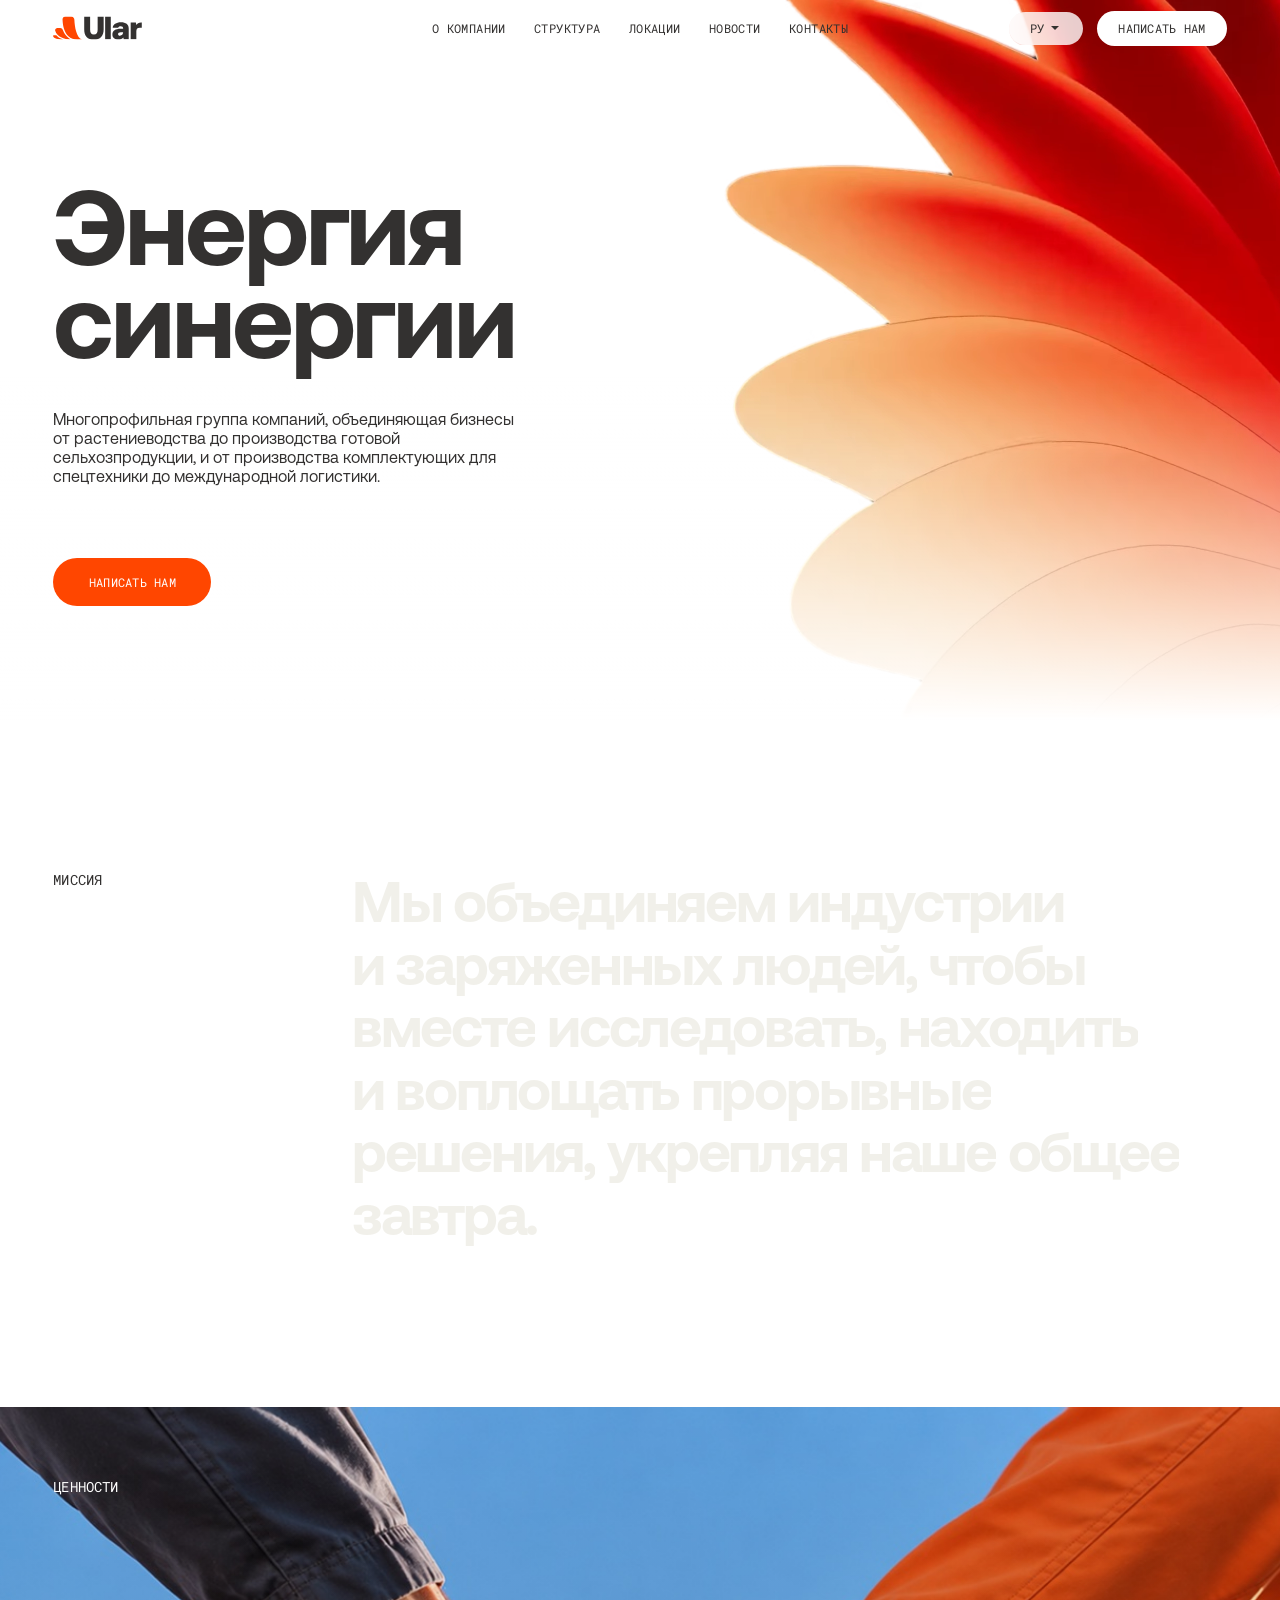
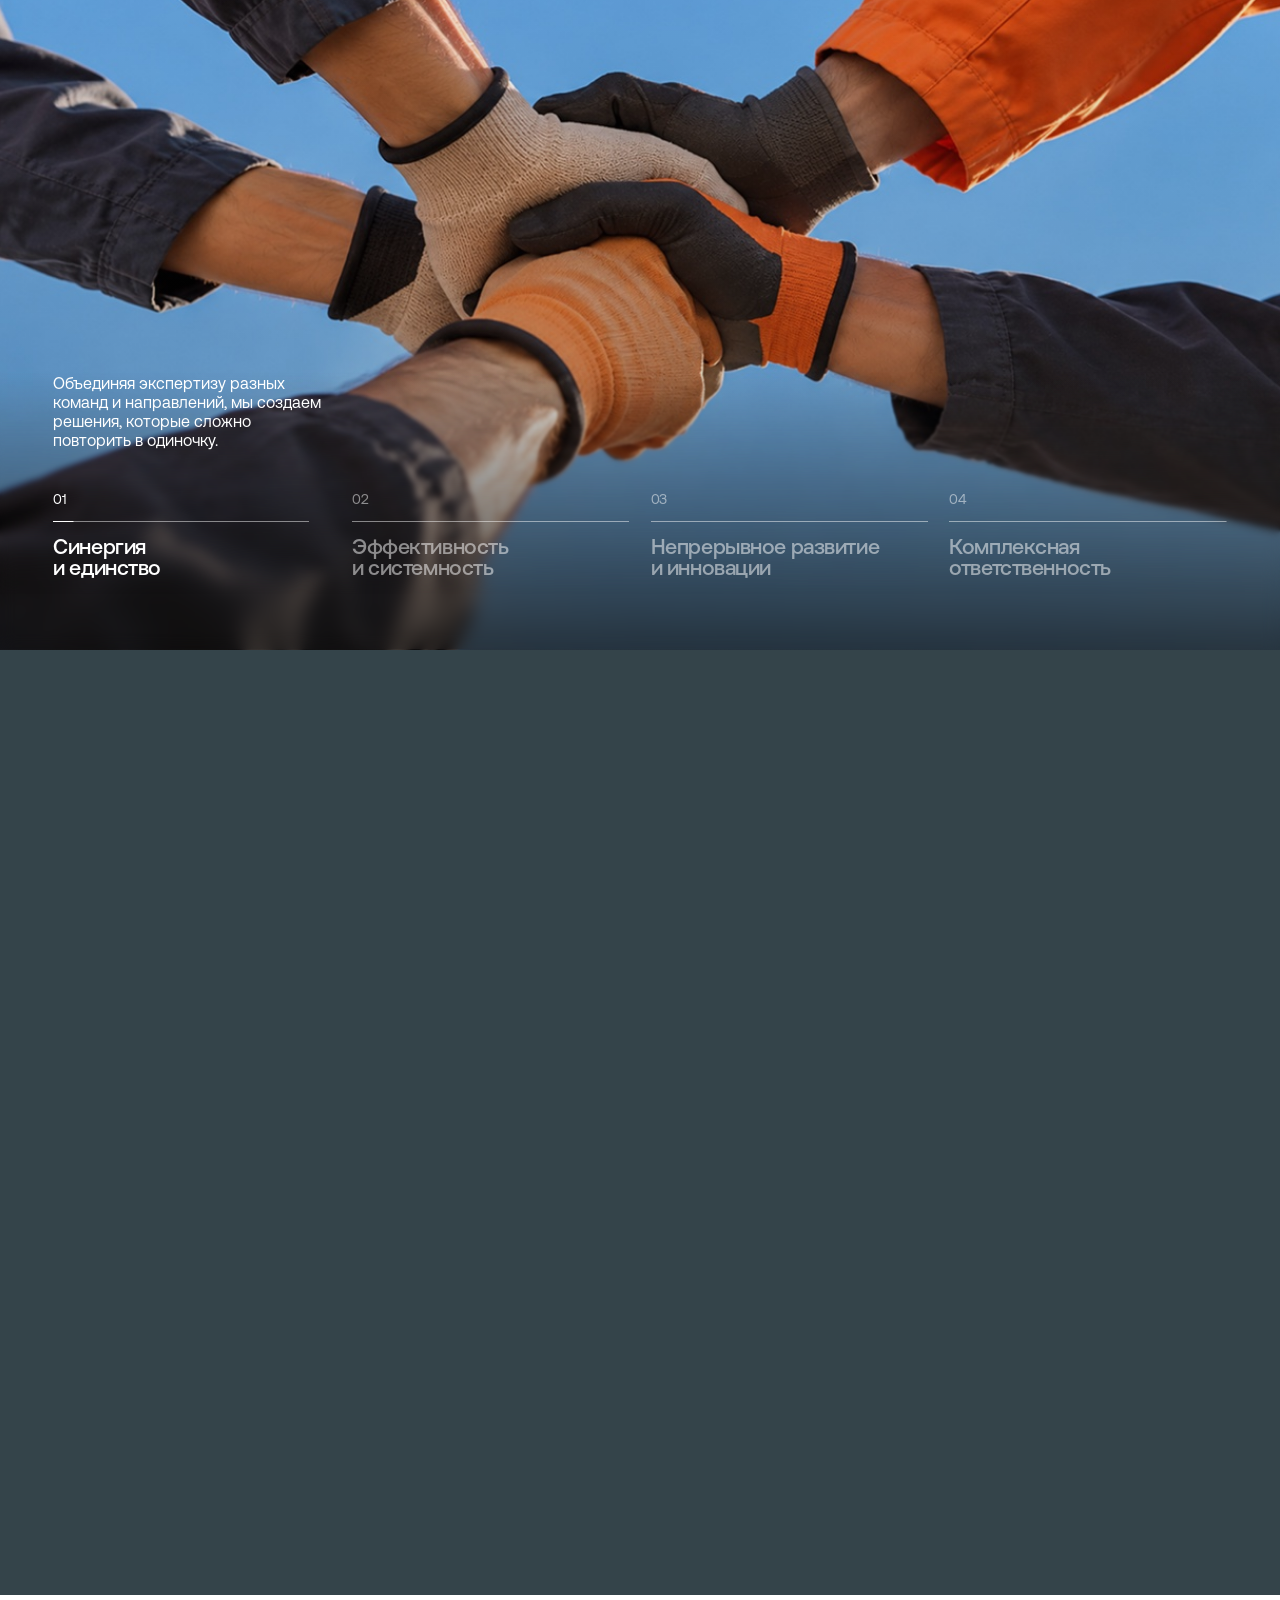
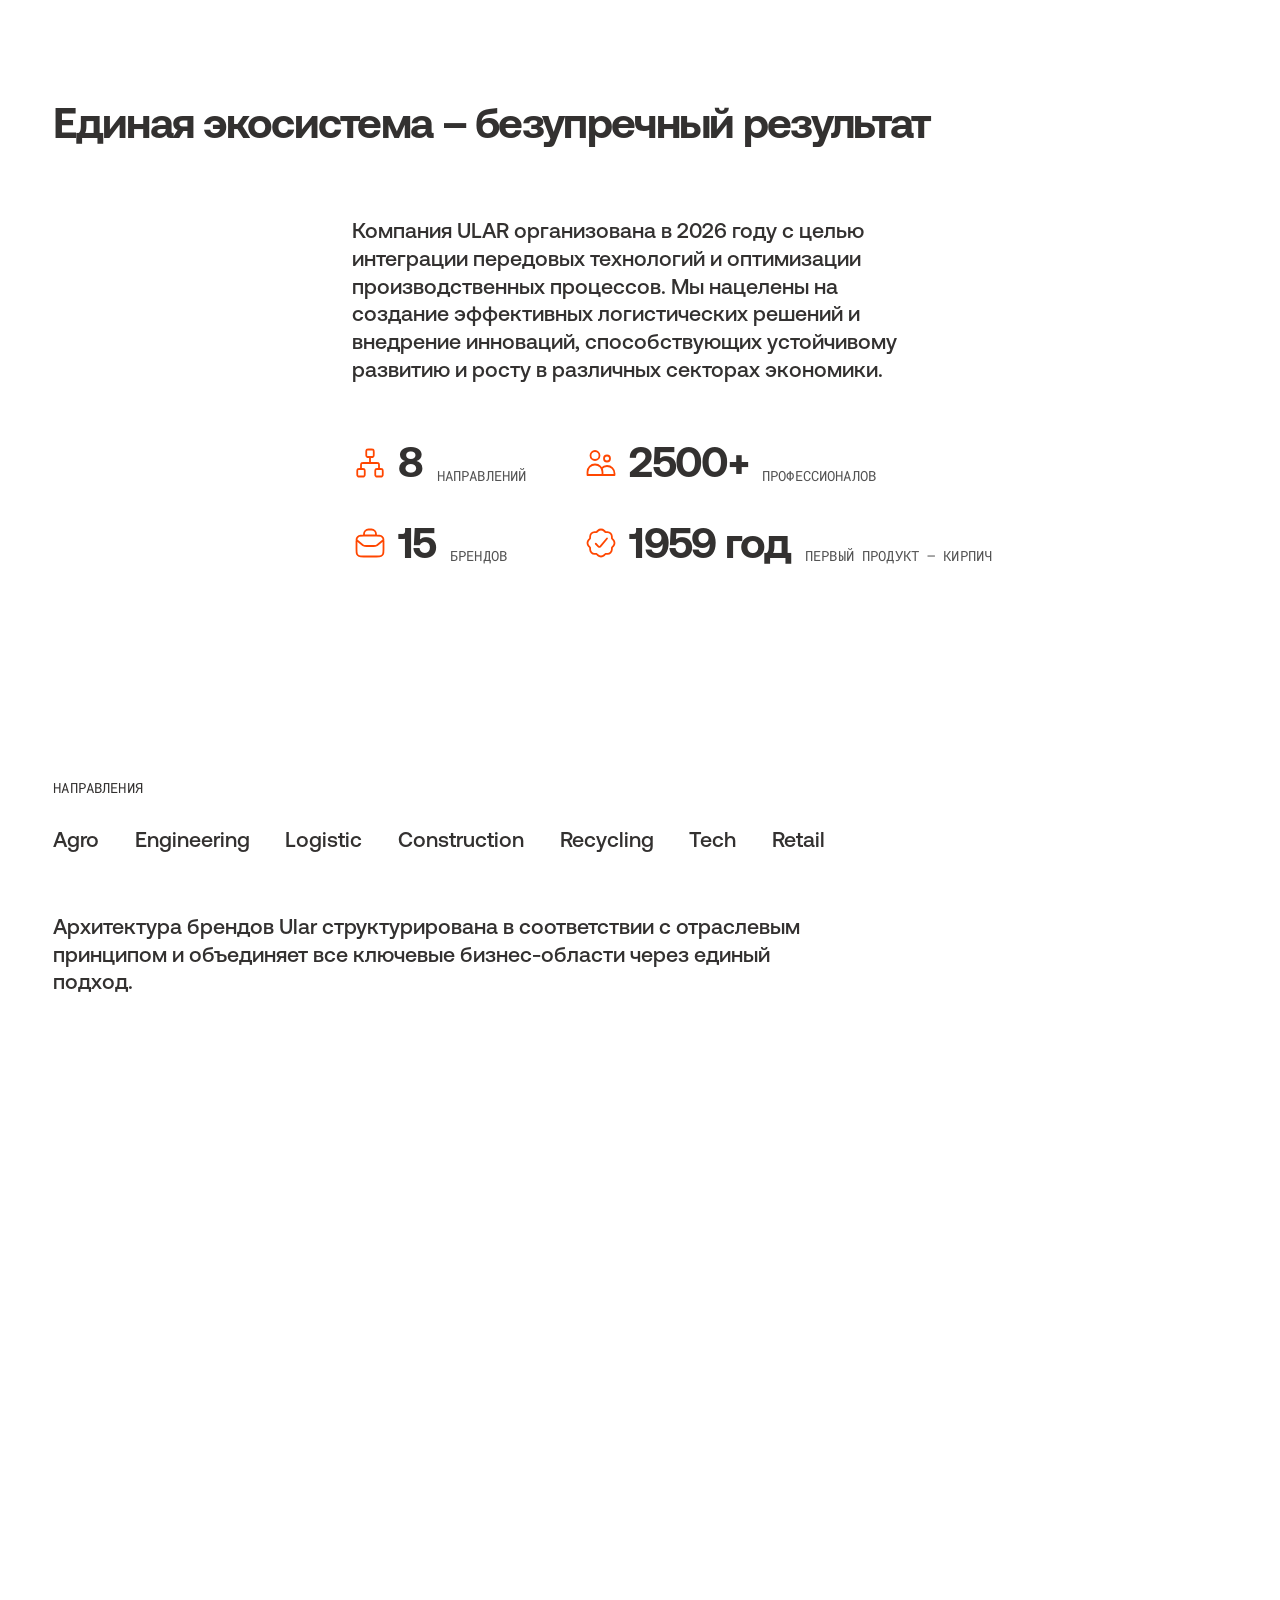
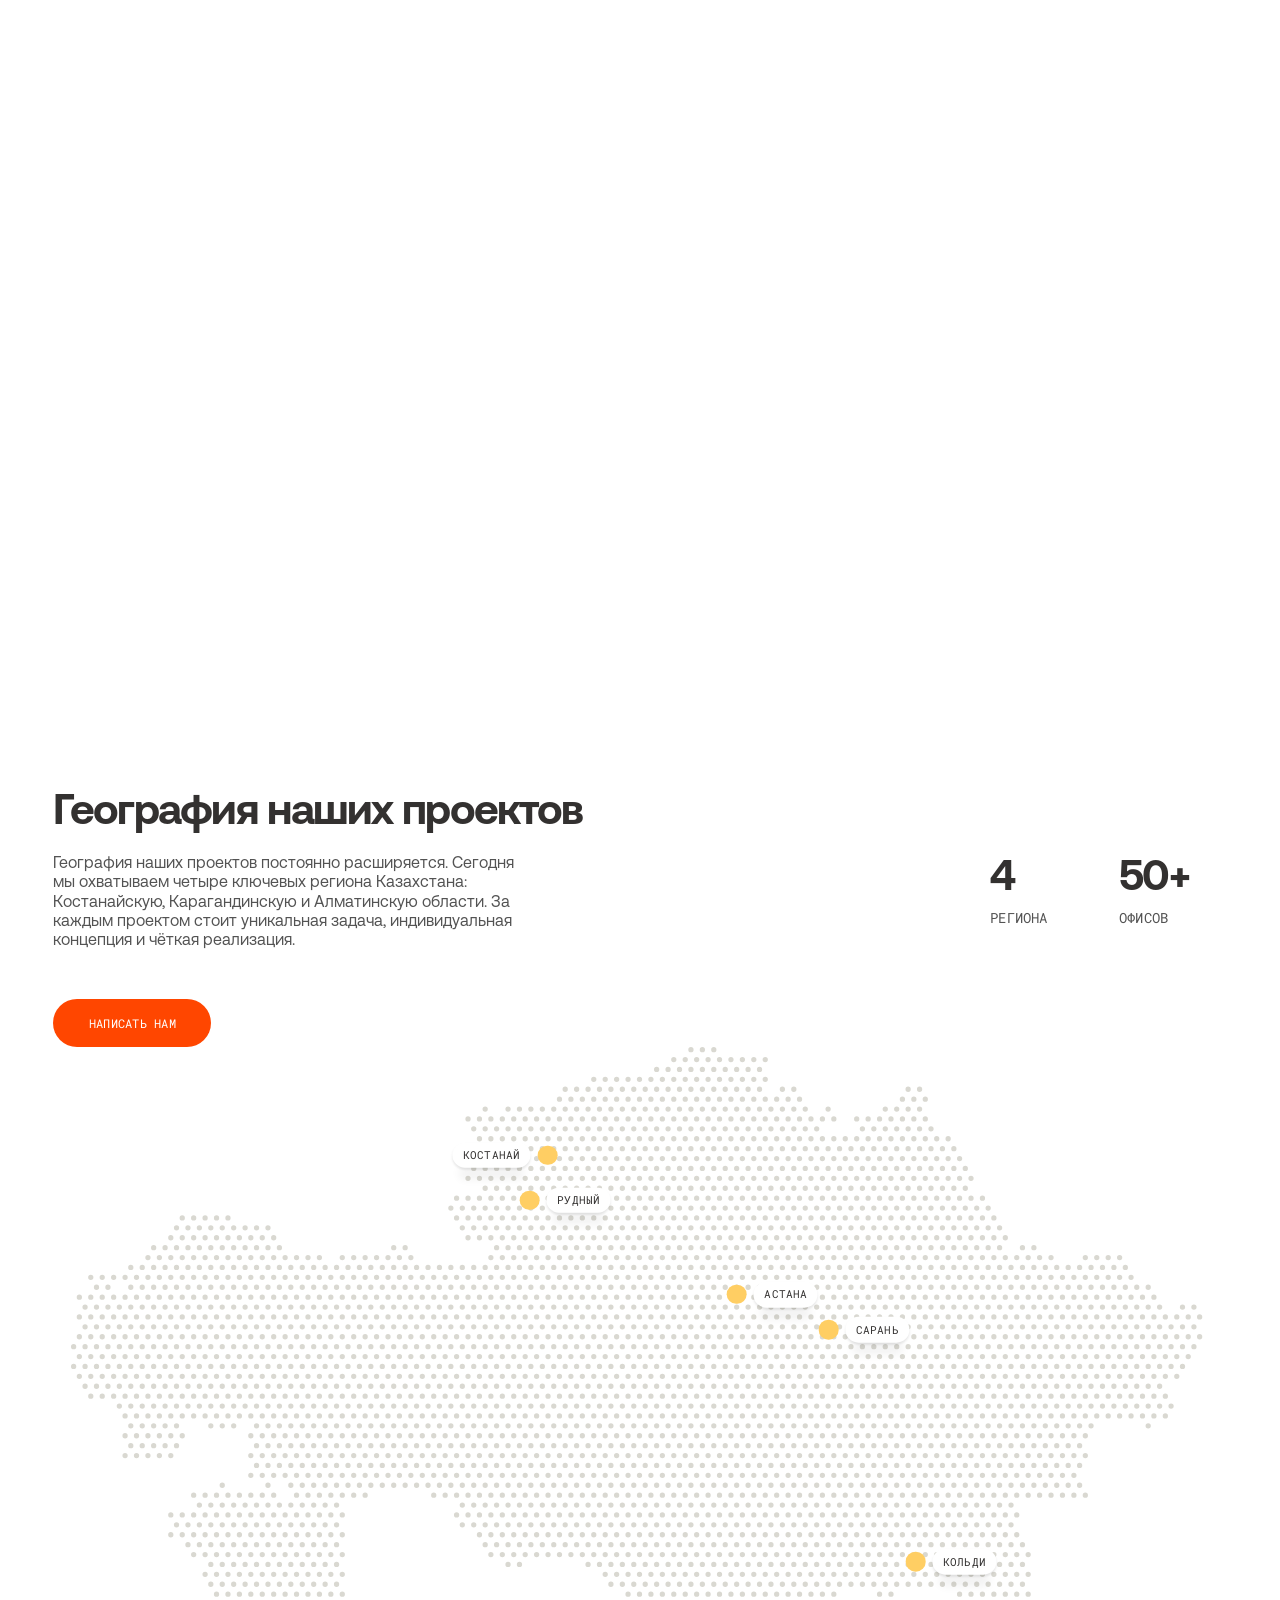
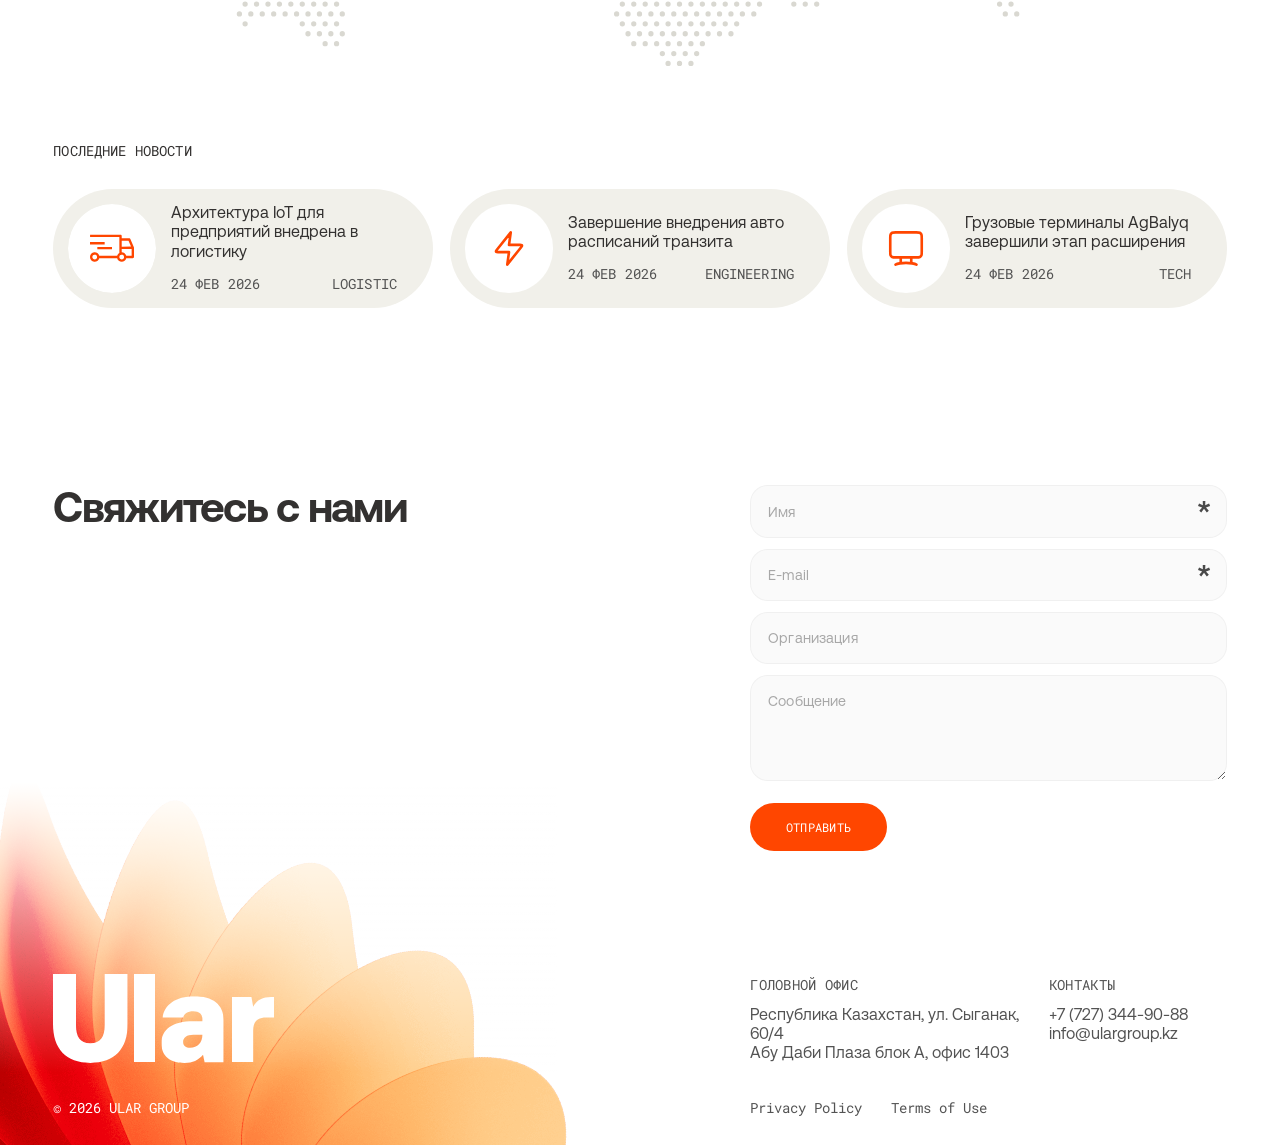
==== commit a71935f1: "Add files via upload" ====
--- a/home-v8/index.html
+++ b/home-v8/index.html
@@ -29,7 +29,7 @@
     <section class="hero" id="top" aria-labelledby="hero-title" data-node-id="2879:604">
       <div class="hero-art" aria-hidden="true"><video class="hero-video" src="./assets/bgvideo-smooth.webm" autoplay muted loop playsinline preload="auto" disablepictureinpicture></video><div class="hero-art-fade"></div></div>
       <span class="hero-mobile-fade" aria-hidden="true"></span>
-      <div class="hero-content"><h1 id="hero-title">Энергия<br>синергии</h1><p>Многопрофильная группа компаний, объединяющая бизнесы от растениеводства до производства готовой сельхозпродукции, и от производства комплектующих для спецтехники до международной логистики</p><a href="#contact" class="button">Написать нам</a></div>
+      <div class="hero-content"><h1 id="hero-title">Энергия<br>синергии</h1><p>Многопрофильная группа компаний, объединяющая бизнесы от растениеводства до производства готовой сельхозпродукции, и от производства комплектующих для спецтехники до международной логистики.</p><a href="#contact" class="button">Написать нам</a></div>
     </section>
     <section class="mission section-grid" id="mission" aria-labelledby="mission-label" data-node-id="2879:614"><h2 class="eyebrow" id="mission-label">Миссия</h2><p class="mission-text" data-mission aria-label="Мы объединяем индустрии и заряженных людей, чтобы вместе исследовать, находить и воплощать прорывные решения, укрепляя наше общее завтра."></p></section>
     <section class="values" id="values" aria-labelledby="values-label" data-node-id="2879:618">
--- a/home-v8/styles.css
+++ b/home-v8/styles.css
@@ -2,18 +2,18 @@
 @font-face{font-family:Aeonik;src:url('./assets/fonts/AEONIKPRO-MEDIUM.OTF') format('opentype');font-weight:500;font-display:swap}
 @font-face{font-family:Aeonik;src:url('./assets/fonts/AEONIKPRO-BOLD.OTF') format('opentype');font-weight:700;font-display:swap}
 @font-face{font-family:'Roboto Mono';src:url('./assets/fonts/RobotoMono-Regular.ttf') format('truetype');font-weight:400;font-display:swap}
-:root{--s:1;--u:calc(100vw / 1440);--gutter:calc(60 * var(--u));--gap:calc(24 * var(--u));--orange:#ff4600;--ink:#333130;--grey:#535353;--soft:#f1f0ea;--yellow:#ffce63;--stage-height:100svh;color:var(--ink);font-family:Aeonik,Arial,sans-serif;font-synthesis:none}
+:root{--s:1;--u:calc(100vw / 1440);--gutter:calc(60 * var(--u));--gap:calc(24 * var(--u));--orange:#ff4600;--ink:#333130;--grey:#535353;--soft:#f1f0ea;--yellow:#ffce63;--header-h:calc(64 * var(--u));--stage-height:calc(100svh - var(--header-h));color:var(--ink);font-family:Aeonik,Arial,sans-serif;font-synthesis:none}
 *{box-sizing:border-box}html{scroll-behavior:smooth;scroll-padding-top:24px}body{margin:0;min-width:1024px;background:#fff;-webkit-font-smoothing:antialiased}body,button,input,textarea{font-family:Aeonik,Arial,sans-serif}button,input,textarea{font-size:inherit}button,a{-webkit-tap-highlight-color:transparent}button{cursor:pointer}a{color:inherit;text-decoration:none}p,h1,h2,h3,dl,dd{margin:0}img{display:block}button{color:inherit}button:disabled{cursor:default}button:focus-visible,a:focus-visible,summary:focus-visible,[tabindex]:focus-visible{outline:2px solid var(--orange);outline-offset:6px}::selection{background:#ffce63;color:var(--ink)}[hidden]{display:none!important}
-.mono,.eyebrow,.button{font-family:'Roboto Mono',monospace;font-weight:400}.eyebrow{font-size:calc(16 * var(--u));line-height:1.28;letter-spacing:.01em;text-transform:uppercase}.section-pad{padding-inline:var(--gutter)}h2:not(.eyebrow){font-size:calc(48 * var(--u));font-weight:700;line-height:1.05;letter-spacing:-.04em}.button{display:inline-flex;align-items:center;justify-content:center;min-height:calc(54 * var(--u));padding:calc(20 * var(--u)) calc(40 * var(--u));border:0;border-radius:999px;background:var(--orange);color:#fff;font-size:calc(14 * var(--u));line-height:1;letter-spacing:.02em;text-transform:uppercase;white-space:nowrap;transition:background .2s,transform .2s}.button:hover{background:#e94000;transform:translateY(-2px)}.button-white{background:white;color:var(--ink);padding:calc(16 * var(--u)) calc(24 * var(--u));min-height:calc(46 * var(--u))}.button-white:hover{background:var(--soft)}
+.mono,.eyebrow,.button{font-family:'Roboto Mono',monospace;font-weight:400}.eyebrow{font-size:calc(16 * var(--u));line-height:1.28;letter-spacing:.01em;text-transform:uppercase}.section-pad{padding-inline:var(--gutter)}h2:not(.eyebrow){font-size:calc(48 * var(--u));font-weight:700;line-height:1.05;letter-spacing:-.04em}.button{display:inline-flex;align-items:center;justify-content:center;min-height:calc(54 * var(--u));padding:calc(20 * var(--u)) calc(40 * var(--u));border:0;border-radius:999px;background:var(--orange);color:#fff;font-size:calc(14 * var(--u));line-height:1;letter-spacing:.02em;text-transform:uppercase;white-space:nowrap;transition:background .2s,transform .2s}.button:hover{background:#e94000;transform:translateY(-2px)}.button-white{background:white;color:var(--ink);padding:calc(12 * var(--u)) calc(24 * var(--u));min-height:calc(40 * var(--u))}.button-white:hover{background:var(--soft)}
 .sr-only{position:absolute;width:1px;height:1px;overflow:hidden;clip:rect(0,0,0,0);white-space:nowrap}.skip-link{position:fixed;z-index:100;left:20px;top:-100px;background:#fff;padding:16px}.skip-link:focus{top:20px}
-.header{position:fixed;z-index:20;transition:transform .4s cubic-bezier(.2,.7,.2,1),background-color .3s,box-shadow .3s,backdrop-filter .3s;will-change:transform;top:0;left:0;width:100%;height:calc(94 * var(--u));padding:calc(24 * var(--u)) var(--gutter);display:flex;align-items:center;justify-content:space-between;gap:20px}.logo{display:flex;align-items:center;gap:1.91px;width:100px;transform:scale(var(--s));transform-origin:left center}.nav{display:flex;gap:calc(32 * var(--u));font-size:calc(14 * var(--u));line-height:1;letter-spacing:.03em;text-transform:uppercase;position:absolute;left:50%;transform:translateX(-50%)}.nav a{white-space:nowrap;transition:color .2s}.nav a:hover{color:var(--orange)}.header-actions{display:flex;gap:calc(16 * var(--u));align-items:center}.language{position:relative}.language summary{list-style:none;cursor:pointer;display:flex;gap:5px;align-items:center;padding:calc(16 * var(--u)) calc(24 * var(--u));background:rgba(255,255,255,.8);backdrop-filter:blur(28px);border-radius:999px;font-size:calc(14 * var(--u));line-height:1}.language summary::-webkit-details-marker{display:none}.language summary img{transition:transform .2s}.language[open] summary img{transform:rotate(180deg)}.language-menu{position:absolute;top:calc(100% + 12px);right:0;width:240px;padding:20px;background:white;border-radius:20px;box-shadow:0 8px 30px #0002;font-size:15px}.language-menu small{display:block;color:var(--grey);line-height:1.4;margin-top:12px}
+.header{position:fixed;z-index:20;transition:background-color .3s,box-shadow .3s,backdrop-filter .3s;top:0;left:0;width:100%;height:var(--header-h);padding:0 var(--gutter);display:flex;align-items:center;justify-content:space-between;gap:20px}.logo{display:flex;align-items:center;gap:1.91px;width:100px;transform:scale(var(--s));transform-origin:left center}.nav{display:flex;gap:calc(32 * var(--u));font-size:calc(14 * var(--u));line-height:1;letter-spacing:.03em;text-transform:uppercase;position:absolute;left:50%;transform:translateX(-50%)}.nav a{white-space:nowrap;transition:color .2s}.nav a:hover{color:var(--orange)}.header-actions{display:flex;gap:calc(16 * var(--u));align-items:center}.language{position:relative}.language summary{list-style:none;cursor:pointer;display:flex;gap:5px;align-items:center;padding:calc(12 * var(--u)) calc(24 * var(--u));background:rgba(255,255,255,.8);backdrop-filter:blur(28px);border-radius:999px;font-size:calc(14 * var(--u));line-height:1}.language summary::-webkit-details-marker{display:none}.language summary img{transition:transform .2s}.language[open] summary img{transform:rotate(180deg)}.language-menu{position:absolute;top:calc(100% + 12px);right:0;width:240px;padding:20px;background:white;border-radius:20px;box-shadow:0 8px 30px #0002;font-size:15px}.language-menu small{display:block;color:var(--grey);line-height:1.4;margin-top:12px}
 .hero{height:calc(800 * var(--u));position:relative}.hero-art{position:absolute;top:0;left:0;width:100%;aspect-ratio:16/9;overflow:hidden;pointer-events:none}.hero-video{position:absolute;top:0;left:calc(405 * var(--u));width:100%;height:100%;object-fit:cover}.hero-art-fade{position:absolute;bottom:0;left:0;width:100%;height:calc(464 * var(--u));background:linear-gradient(180deg,rgba(241,240,234,0) 16.01%,white)}.hero-content{position:relative;padding-top:calc(202 * var(--u));margin-left:var(--gutter);width:calc(536 * var(--u))}.hero h1{font-size:calc(120 * var(--u));font-weight:700;line-height:.88;letter-spacing:-.03em;animation:enter .7s cubic-bezier(.2,.65,.3,1) both}.hero-content>p{font-size:calc(18 * var(--u));line-height:1.2;margin-top:calc(48 * var(--u));animation:enter .65s .1s both}.hero-content>.button{margin-top:calc(80 * var(--u));animation:enter .65s .2s both}.hero-art{animation:art-in 1s ease-out both}
-.mission{position:relative;z-index:1;padding:calc(406 * var(--u)) var(--gutter);display:grid;grid-template-columns:repeat(4,minmax(0,1fr));gap:var(--gap)}.mission-text{grid-column:2/5;font-size:calc(64 * var(--u));font-weight:700;line-height:1.1;letter-spacing:-.04em}.mission-word{color:var(--soft);background-image:linear-gradient(90deg,var(--orange) var(--fill,0%),var(--soft) var(--fill,0%));background-clip:text;-webkit-background-clip:text;-webkit-text-fill-color:transparent}
-.values{position:relative;height:calc(var(--stage-height) + 105svh);background:#34444a;color:#fff}.values-stage{position:sticky;top:0;height:var(--stage-height);overflow:hidden;isolation:isolate}.value-images,.value-image,.values-shade{position:absolute;inset:0}.value-image{opacity:0;transition:opacity .33s ease;overflow:hidden}.value-image.is-active{opacity:1}.value-image>img{width:100%;height:100%;object-fit:cover}.value-image>img.value-crop-2{position:absolute;width:114.24%;height:115.75%;bottom:-6.25%;left:0;object-fit:cover;object-position:0 100%}.values-shade{background:linear-gradient(180deg,transparent,rgba(12,12,12,.24));pointer-events:none}.values-blur{position:absolute;bottom:0;left:0;width:100%;height:calc(312 * var(--u));background:linear-gradient(180deg,transparent,rgba(12,12,12,.7));pointer-events:none}.values-stage>.eyebrow{position:absolute;left:var(--gutter);top:calc(80 * var(--u))}.value-controls{position:absolute;bottom:calc(80 * var(--u));left:var(--gutter);right:var(--gutter);display:grid;grid-template-columns:repeat(4,minmax(0,1fr));gap:var(--gap)}.value-tab{padding:0;border:0;background:transparent;color:rgba(255,255,255,.5);text-align:left;display:flex;flex-direction:column;gap:calc(16 * var(--u));transition:color .2s;font-feature-settings:'ss02' 1}.value-tab:hover,.value-tab[aria-selected=true]{color:white}.value-number{font-size:calc(16 * var(--u));line-height:1;letter-spacing:-.02em}.value-line{position:relative;height:1px;width:100%;background:#ffffff40;overflow:hidden}.value-line img{position:absolute;left:0;top:0;transform:scaleX(var(--s));transform-origin:left center}.value-line .line-progress{transform:scaleX(var(--progress,0));transform-origin:left center;position:absolute;inset:0;background:white}.value-name{display:block;min-height:2em;font-size:calc(24 * var(--u));font-weight:500;line-height:1;letter-spacing:-.02em;white-space:pre-line}.value-description{position:absolute;bottom:calc(224 * var(--u));left:calc(var(--gutter) + var(--index) * (100% - 2 * var(--gutter) + var(--gap)) / 4);width:calc((100% - 2 * var(--gutter) - 3 * var(--gap)) / 4);font-size:calc(18 * var(--u));line-height:1.2;white-space:pre-line;opacity:0;transform:translateY(8px);transition:opacity .25s,transform .25s;pointer-events:none}.value-description.is-active{opacity:1;transform:none}
+.mission{position:relative;z-index:1;padding:calc(180 * var(--u)) var(--gutter);display:grid;grid-template-columns:repeat(4,minmax(0,1fr));gap:var(--gap)}.mission-text{grid-column:2/5;font-size:calc(64 * var(--u));font-weight:700;line-height:1.1;letter-spacing:-.04em}.mission-word{color:var(--soft);background-image:linear-gradient(90deg,var(--orange) var(--fill,0%),var(--soft) var(--fill,0%));background-clip:text;-webkit-background-clip:text;-webkit-text-fill-color:transparent}
+.values{position:relative;height:calc(var(--stage-height) + 105svh);background:#34444a;color:#fff}.values-stage{position:sticky;top:var(--header-h);height:var(--stage-height);overflow:hidden;isolation:isolate}.value-images,.value-image,.values-shade{position:absolute;inset:0}.value-image{opacity:0;transition:opacity .33s ease;overflow:hidden}.value-image.is-active{opacity:1}.value-image>img{width:100%;height:100%;object-fit:cover}.value-image>img.value-crop-2{position:absolute;width:114.24%;height:115.75%;bottom:-6.25%;left:0;object-fit:cover;object-position:0 100%}.values-shade{background:linear-gradient(180deg,transparent,rgba(12,12,12,.24));pointer-events:none}.values-blur{position:absolute;bottom:0;left:0;width:100%;height:calc(312 * var(--u));background:linear-gradient(180deg,transparent,rgba(12,12,12,.7));pointer-events:none}.values-stage>.eyebrow{position:absolute;left:var(--gutter);top:calc(80 * var(--u))}.value-controls{position:absolute;bottom:calc(80 * var(--u));left:var(--gutter);right:var(--gutter);display:grid;grid-template-columns:repeat(4,minmax(0,1fr));gap:var(--gap)}.value-tab{padding:0;border:0;background:transparent;color:rgba(255,255,255,.5);text-align:left;display:flex;flex-direction:column;gap:calc(16 * var(--u));transition:color .2s;font-feature-settings:'ss02' 1}.value-tab:hover,.value-tab[aria-selected=true]{color:white}.value-number{font-size:calc(16 * var(--u));line-height:1;letter-spacing:-.02em}.value-line{position:relative;height:1px;width:100%;background:#ffffff40;overflow:hidden}.value-line img{position:absolute;left:0;top:0;transform:scaleX(var(--s));transform-origin:left center}.value-line .line-progress{transform:scaleX(var(--progress,0));transform-origin:left center;position:absolute;inset:0;background:white}.value-name{display:block;min-height:2em;font-size:calc(24 * var(--u));font-weight:500;line-height:1;letter-spacing:-.02em;white-space:pre-line}.value-description{position:absolute;bottom:calc(224 * var(--u));left:calc(var(--gutter) + var(--index) * (100% - 2 * var(--gutter) + var(--gap)) / 4);width:calc((100% - 2 * var(--gutter) - 3 * var(--gap)) / 4);font-size:calc(18 * var(--u));line-height:1.2;white-space:pre-line;opacity:0;transform:translateY(8px);transition:opacity .25s,transform .25s;pointer-events:none}.value-description.is-active{opacity:1;transform:none}
 .about{padding-block:calc(120 * var(--u))}.about-content{width:calc((100% - var(--gap)) / 2);margin-left:calc((100% + var(--gap)) / 4);margin-top:calc(80 * var(--u))}.about-description{font-size:calc(24 * var(--u));font-weight:500;line-height:1.3}.about-stats{list-style:none;margin:calc(64 * var(--u)) 0 0;padding:0;display:grid;grid-template-columns:repeat(2,max-content);column-gap:calc(64 * var(--u));row-gap:calc(40 * var(--u))}.about-stats li{display:flex;align-items:flex-end;gap:calc(16 * var(--u))}.stat-main{display:flex;align-items:center;gap:calc(12 * var(--u))}.stat-main img{width:calc(40 * var(--u));height:calc(40 * var(--u));flex:none}.stat-number{font-size:calc(48 * var(--u));font-weight:700;line-height:1.05;letter-spacing:-.04em;white-space:nowrap}.stat-label{color:var(--grey);font-family:'Roboto Mono',monospace;font-size:calc(16 * var(--u));line-height:1.3;letter-spacing:.01em;text-transform:uppercase;white-space:nowrap}.stats{display:grid;grid-template-columns:1fr 1fr;column-gap:calc(48 * var(--u));row-gap:calc(56 * var(--u));margin-top:calc(64 * var(--u))}.stats dt{font-weight:700;font-size:calc(48 * var(--u));line-height:1.05;letter-spacing:-.04em}.stats dd{margin-top:calc(12 * var(--u));color:var(--grey);font-family:'Roboto Mono',monospace;font-size:calc(16 * var(--u));line-height:1.3;letter-spacing:.01em;text-transform:uppercase;white-space:nowrap}
-.brand-logo{position:absolute;overflow:hidden}.brand-logo.raster>img{width:100%;height:100%;object-fit:cover}.brand-logo.vector>img{max-width:none}.brand-logo.masked{overflow:visible}.masked .mask-content{position:absolute;width:177.5px;height:161.25px;left:-35px;top:-65px;mask-image:url('./assets/images/3c361.svg');mask-size:115px 40px;mask-position:35px 65px;mask-repeat:no-repeat}.allur-crop>img{position:absolute;width:113.78%!important;height:186.09%!important;left:-13.78%;top:-41.12%}.invictus-crop>img{position:absolute;width:121.8%!important;height:132.64%!important;left:-21.8%;top:-20.47%}.seventh-crop>img{position:absolute;width:100.11%!important;height:115.38%!important;left:-.36%;top:-11.54%}
-.news{padding-block:calc(120 * var(--u))}.news-grid{display:grid;grid-template-columns:repeat(3,minmax(0,1fr));gap:var(--gap);margin-top:calc(32 * var(--u))}.news-card{min-height:calc(112 * var(--u));padding:calc(21 * var(--u)) calc(32 * var(--u));border-radius:999px;background:var(--soft);display:flex;flex-direction:column;justify-content:center;gap:calc(8 * var(--u))}.news-card h3{font-size:calc(18 * var(--u));font-weight:400;line-height:1.2}.news-meta{display:flex;justify-content:space-between;color:var(--grey);font-size:calc(16 * var(--u));line-height:1.3;letter-spacing:.01em}
-.map-section{padding-block:calc(120 * var(--u));position:relative}.map-intro{display:flex;justify-content:space-between;align-items:start;margin-top:calc(24 * var(--u))}.map-intro>p{width:calc(536 * var(--u));font-size:calc(18 * var(--u));line-height:1.2;color:var(--grey)}.map-stats{width:calc(266 * var(--u));margin-top:0;column-gap:var(--gap)}.map-stats dd{margin-top:calc(12 * var(--u))}.map-contact{margin-top:calc(56 * var(--u))}.map{position:relative;margin-inline:calc(20 * var(--u));aspect-ratio:1280/702.445}.map-art{position:absolute;left:0;top:0;width:1280px;height:702.445px;transform:scale(var(--s));transform-origin:top left;pointer-events:none}.map-markers{position:absolute;inset:0}.map-panel{position:absolute;z-index:5;width:calc(355 * var(--u));max-height:min(506px,70vh);background:white;border-radius:24px;box-shadow:0 9px 20px #0000001a,0 40px 50px #0000000b;overflow:hidden;display:flex;flex-direction:column;animation:content-in .18s ease;isolation:isolate}.map-panel-heading{display:flex;align-items:center;justify-content:space-between;padding:22px 24px;background:var(--orange);color:#fff}.map-panel h3{font-size:16px;line-height:1;letter-spacing:.02em;text-transform:uppercase}.panel-close{border:0;background:transparent;color:white;font-size:24px;line-height:16px;padding:0}.office-list{overflow-y:auto;overscroll-behavior:contain;padding:24px;scrollbar-width:thin;scrollbar-color:var(--soft) transparent}.office{padding-block:16px;border-bottom:1px solid #e5e4e0}.office:first-child{padding-top:0}.office:last-child{padding-bottom:0;border-bottom:0}.office-logo{position:relative;height:32px;margin-bottom:8px}.office p{font-size:calc(16 * var(--u));line-height:1.3;color:var(--grey);white-space:pre-line}.office-name{font-size:14px;font-weight:500;display:block;margin-bottom:8px}.office-logo .brand-logo{top:50%!important;transform:translateY(-50%)}
+.brand-logo{position:absolute;overflow:hidden}.brand-logo.raster>img{width:100%;height:100%;object-fit:cover}.brand-logo.vector>img{width:100%;height:100%;max-width:none}
+.news{padding-top:calc(40 * var(--u));padding-bottom:calc(120 * var(--u))}.news-grid{display:grid;grid-template-columns:repeat(3,minmax(0,1fr));gap:var(--gap);margin-top:calc(32 * var(--u))}.news-card{min-height:calc(112 * var(--u));padding:calc(21 * var(--u)) calc(32 * var(--u));border-radius:999px;background:var(--soft);display:flex;flex-direction:column;justify-content:center;gap:calc(8 * var(--u))}.news-card h3{font-size:calc(18 * var(--u));font-weight:400;line-height:1.2}.news-meta{display:flex;justify-content:space-between;color:var(--grey);font-size:calc(16 * var(--u));line-height:1.3;letter-spacing:.01em}
+.map-section{padding-top:calc(120 * var(--u));padding-bottom:calc(40 * var(--u));position:relative}.map-intro{display:flex;justify-content:space-between;align-items:start;margin-top:calc(24 * var(--u))}.map-intro>p{width:calc(536 * var(--u));font-size:calc(18 * var(--u));line-height:1.2;color:var(--grey)}.map-stats{width:calc(266 * var(--u));margin-top:0;column-gap:var(--gap)}.map-stats dd{margin-top:calc(12 * var(--u))}.map-contact{margin-top:calc(56 * var(--u))}.map{position:relative;margin-inline:calc(20 * var(--u));aspect-ratio:1280/702.445}.map-art{position:absolute;left:0;top:0;width:1280px;height:702.445px;transform:scale(var(--s));transform-origin:top left;pointer-events:none}.map-markers{position:absolute;inset:0}.map-panel{position:absolute;z-index:5;width:calc(355 * var(--u));max-height:min(506px,70vh);background:white;border-radius:24px;box-shadow:0 9px 20px #0000001a,0 40px 50px #0000000b;overflow:hidden;display:flex;flex-direction:column;animation:content-in .18s ease;isolation:isolate}.map-panel-heading{display:flex;align-items:center;justify-content:space-between;padding:22px 24px;background:var(--orange);color:#fff}.map-panel h3{font-size:16px;line-height:1;letter-spacing:.02em;text-transform:uppercase}.panel-close{border:0;background:transparent;color:white;font-size:24px;line-height:16px;padding:0}.office-list{overflow-y:auto;overscroll-behavior:contain;padding:24px;scrollbar-width:thin;scrollbar-color:var(--soft) transparent}.office{padding-block:16px;border-bottom:1px solid #e5e4e0}.office:first-child{padding-top:0}.office:last-child{padding-bottom:0;border-bottom:0}.office-logo{position:relative;height:32px;margin-bottom:8px}.office p{font-size:calc(16 * var(--u));line-height:1.3;color:var(--grey);white-space:pre-line}.office-name{font-size:14px;font-weight:500;display:block;margin-bottom:8px}.office-logo .brand-logo{top:50%!important;transform:translateY(-50%)}
 .contact{padding-top:calc(80 * var(--u));padding-bottom:calc(40 * var(--u));display:flex;align-items:start;justify-content:space-between;position:relative;z-index:2}.contact-form{width:calc(536 * var(--u))}.form-fields{display:flex;flex-direction:column;gap:calc(12 * var(--u))}.field{display:block;position:relative}.field input,.field textarea{width:100%;display:block;border:1px solid #0000000a;border-radius:calc(20 * var(--u));background:rgba(237,237,237,.3);padding:calc(19 * var(--u));font-size:calc(16 * var(--u));line-height:1.2;letter-spacing:.01em;color:var(--ink);outline:none;transition:border .2s,background .2s}.field input{height:calc(59 * var(--u));padding-right:50px}.field textarea{height:calc(106 * var(--u));min-height:106px;resize:vertical}.field input::placeholder,.field textarea::placeholder{color:#0f0f0f59}.field input:focus,.field textarea:focus{border-color:var(--orange);background:#fff}.field>img{position:absolute;right:11px;top:10px;pointer-events:none}.field input[aria-invalid=true]{border-color:#b83813}.field-error{display:block;color:#b83813;font-size:13px;line-height:1.3}.field-error:not(:empty){padding:6px 16px 0}.contact-form>.button{margin-top:calc(25 * var(--u))}.form-status{font-size:15px;line-height:1.45;color:var(--grey);margin-top:16px;padding:14px 18px;background:var(--soft);border-radius:16px}
 .footer{position:relative;min-height:calc(288 * var(--u));padding-top:calc(98 * var(--u));padding-bottom:calc(32 * var(--u));display:flex;justify-content:space-between;align-items:end;isolation:isolate;overflow:visible}.footer-art{position:absolute;z-index:-1;left:0;bottom:0;width:1440px;height:288px;transform:scale(var(--s));transform-origin:left bottom;clip-path:inset(-224px 0 0 0);pointer-events:none}.footer-art-position{position:absolute;left:-170px;top:-184px;width:910.708px;height:638.382px;display:flex;align-items:center;justify-content:center}.footer-art-position img{width:827.757px;height:465.613px;object-fit:cover;transform:rotate(-167.12deg) scaleY(-1)}.footer-art-fade{position:absolute;left:0;bottom:0;width:626px;height:511px;background:linear-gradient(0deg,rgba(255,255,255,0) 16.01%,white 79.81%)}.footer-brand{width:calc(256 * var(--u));color:white}.footer-wordmark{position:relative;width:256px;height:100px;display:block;transform:scale(var(--s));transform-origin:left top;margin-bottom:calc(100 * var(--u) - 100px)}.footer-wordmark img{position:absolute}.footer-wordmark img:nth-child(1){top:0;left:0}.footer-wordmark img:nth-child(2){top:0;left:90.62px}.footer-wordmark img:nth-child(3){top:25.12px;left:121.85px}.footer-wordmark img:nth-child(4){top:25.96px;left:200.68px}.footer-brand>p{margin-top:calc(40 * var(--u));font-size:calc(16 * var(--u))}.footer-details{width:calc(536 * var(--u));color:var(--grey)}.footer-contacts{display:grid;grid-template-columns:calc(312 * var(--u)) 1fr;gap:var(--gap)}.footer-contacts .eyebrow{margin-bottom:calc(12 * var(--u));letter-spacing:.02em}.footer-contacts address,.footer-contacts a{font-style:normal;font-size:calc(18 * var(--u));line-height:1.2}.footer-contacts a{display:block;white-space:nowrap}.footer-contacts a:hover{color:var(--orange)}.footer-legal{display:flex;gap:calc(32 * var(--u));margin-top:calc(40 * var(--u));font-size:calc(16 * var(--u))}.footer-legal button{padding:0;background:none;border:0;font-family:inherit;font-size:inherit}.footer-legal button:hover{color:var(--orange)}
 .info-dialog{border:0;border-radius:28px;padding:48px;width:min(540px,80vw);color:var(--ink);box-shadow:0 25px 80px #0003}.info-dialog::backdrop{background:#0005;backdrop-filter:blur(4px)}.info-dialog h2{font-size:32px;letter-spacing:-.03em;padding-right:20px}.dialog-copy{font-size:18px;line-height:1.45;margin:24px 0 32px;white-space:pre-line}.dialog-close{position:absolute;top:20px;right:20px;background:none;border:0;font-size:26px;padding:6px}.info-dialog .button{font-size:14px;padding:20px 30px}.noscript{padding:40px;background:var(--soft)}
@@ -27,7 +27,7 @@
 
 .logo-stage{display:block}
 
-.header.is-scrolled{background-color:rgba(255,255,255,.62);backdrop-filter:saturate(1.5) blur(22px);-webkit-backdrop-filter:saturate(1.5) blur(22px);box-shadow:0 1px 0 rgba(51,49,48,.06)}.header.is-scrolled .language summary{background:rgba(255,255,255,.7)}.header.is-scrolled .button-white{box-shadow:inset 0 0 0 1px rgba(51,49,48,.08)}.header.is-hidden{transform:translateY(-100%)}
+.header.is-scrolled{background-color:rgba(255,255,255,.62);backdrop-filter:saturate(1.5) blur(22px);-webkit-backdrop-filter:saturate(1.5) blur(22px);box-shadow:0 1px 0 rgba(51,49,48,.06)}.header.is-scrolled .language summary{background:rgba(255,255,255,.7)}.header.is-scrolled .button-white{box-shadow:inset 0 0 0 1px rgba(51,49,48,.08)}
 @media(prefers-reduced-motion:reduce){.header{transition:none}}
 .map-art{overflow:visible}.map-dots{position:absolute;left:-16px;top:-16px;width:calc(100% + 32px);height:calc(100% + 32px);pointer-events:none}.map.has-canvas .map-art>img{visibility:hidden}
 
@@ -36,16 +36,13 @@
 .map-art{width:100%;height:100%}.map-markers{pointer-events:none}.map-marker{pointer-events:auto}
 
 /* Directions: intro (all directions on white) → photo rises underneath → tabs over the photo. --p (0…1) is driven by scroll. */
-.companies{--p:0;--r:0;--c:0;--stage-h:max(100svh,calc(810 * var(--u)),var(--content-h,0px));--track:85svh;position:relative;height:calc(var(--stage-h) + var(--track));background:#fff}
-.companies-stage{position:sticky;top:0;height:var(--stage-h);overflow:hidden;isolation:isolate;background:#fff;color:color-mix(in srgb,var(--ink) calc((1 - var(--c)) * 100%),#fff)}
+.companies{--p:0;--r:0;--c:0;--stage-h:max(calc(100svh - var(--header-h)),var(--content-h,0px));--track:85svh;position:relative;height:calc(var(--stage-h) + var(--track));background:#fff}
+.companies-stage{position:sticky;top:var(--header-h);height:var(--stage-h);overflow:hidden;isolation:isolate;background:#fff;color:color-mix(in srgb,var(--ink) calc((1 - var(--c)) * 100%),#fff)}
 .company-backgrounds{position:absolute;inset:0;z-index:0;overflow:hidden;pointer-events:none;transform:translate3d(0,calc((1 - var(--r)) * 100%),0);will-change:transform;contain:paint}.company-backgrounds-inner{position:absolute;inset:0;background:#514d3e;transform:translate3d(0,calc((1 - var(--r)) * -100%),0);will-change:transform}
 .company-background{position:absolute;inset:0;overflow:hidden;opacity:0;visibility:hidden;transition:opacity .45s cubic-bezier(.3,.6,.3,1),visibility 0s .45s}
 .company-background.is-prev{opacity:1;visibility:visible;z-index:1;transition:none}
 .company-background.is-active{opacity:1;visibility:visible;z-index:2;transition:opacity .45s cubic-bezier(.3,.6,.3,1),visibility 0s}
 .company-background>img.photo{position:absolute;inset:0;width:100%;height:100%;max-width:none;object-fit:cover}
-.company-background>img.engineering-crop{object-position:50% 44.2%}
-.company-background>img.construction-crop{object-position:50% 55%}
-.company-background>img.logistic-crop{inset:auto auto 0 -.625%;width:101.25%;height:131.66%}
 .company-overlay{position:absolute;inset:0;pointer-events:none}.company-overlay>img{width:100%;height:100%}
 .companies-head{position:absolute;z-index:2;left:var(--gutter);right:var(--gutter);top:calc((120 - 80 * var(--p)) * var(--u))}
 .companies-head>.eyebrow{color:inherit}
@@ -62,9 +59,8 @@
 .brand-card{display:flex;flex-direction:column;gap:calc(24 * var(--u));min-height:calc(196 * var(--u));padding:calc(24 * var(--u));background:#fff;color:var(--ink);border:0;border-radius:calc(32 * var(--u));text-align:left;transition:transform .2s,box-shadow .2s}
 .brand-card:hover,.brand-card:focus-visible{transform:translateY(-5px);box-shadow:0 15px 35px #0002}
 .brand-description{font-size:calc(16 * var(--u));line-height:1.3;white-space:pre-line}
-.brand-logos{height:calc(40 * var(--u));position:relative;flex:none;width:100%}
-.logo-stage{width:var(--lw,264px);height:40px;position:relative;transform:scale(var(--s));transform-origin:left top}
-.seventh-card>img{object-fit:cover;object-position:50% 100%}
+.brand-logos{height:calc(44 * var(--u));position:relative;flex:none;width:100%}
+.logo-stage{width:var(--lw,264px);height:44px;position:relative;transform:scale(var(--s));transform-origin:left top}
 .companies.is-open .company-tab{cursor:pointer}
 html.panel-open,html.menu-open{overflow:hidden}
 
@@ -75,7 +71,7 @@
 .panel-content{display:flex;flex-direction:column;gap:calc(48 * var(--u));padding-bottom:calc(128 * var(--u))}
 .brand-panel:not(:has(.panel-actions)) .panel-content{padding-bottom:calc(48 * var(--u))}
 .panel-header{display:flex;flex-direction:column;gap:calc(16 * var(--u));margin-bottom:calc(-16 * var(--u));padding-right:calc(40 * var(--u))}
-.panel-logo{position:relative;height:calc(56 * var(--u))}.panel-logo .logo-stage{height:40px;transform:scale(calc(1.4 * var(--s)));top:calc(8px * var(--s))}
+.panel-logo{position:relative;height:calc(56 * var(--u))}.panel-logo .logo-stage{height:44px;transform:scale(calc(1.27 * var(--s)));top:0}
 .panel-tagline{font-size:calc(16 * var(--u));line-height:1.3}
 .panel-stats{display:grid;grid-template-columns:repeat(2,minmax(0,1fr));gap:calc(24 * var(--u));padding:calc(24 * var(--u));border-radius:calc(32 * var(--u));background:var(--soft)}
 .panel-stat-value{font-size:calc(24 * var(--u));font-weight:500;line-height:1.3}
@@ -102,7 +98,7 @@
 
 /* ===== Mobile (≤1023px): 375px design, 16px gutters ===== */
 @media(max-width:1023px){
-  :root{--u:1px;--gutter:16px;--gap:16px}
+  :root{--u:1px;--gutter:16px;--gap:16px;--header-h:58px}
   body{min-width:0;overflow-x:hidden}
   h2:not(.eyebrow){font-size:36px;letter-spacing:-.04em}
   .button{min-height:53px;padding:16px 40px;font-size:16px;letter-spacing:.01em}
@@ -111,8 +107,7 @@
   .menu-button{display:flex;flex-direction:column;justify-content:center;gap:5px;width:24px;height:24px;padding:3px 2px;border:0;background:none;position:relative;z-index:21}
   .menu-button span{display:block;height:2px;background:var(--ink);border-radius:2px;transition:transform .25s,opacity .2s}
   .menu-button[aria-expanded=true] span:nth-child(1){transform:translateY(7px) rotate(45deg)}.menu-button[aria-expanded=true] span:nth-child(2){opacity:0}.menu-button[aria-expanded=true] span:nth-child(3){transform:translateY(-7px) rotate(-45deg)}
-  .mobile-menu{position:fixed;z-index:15;inset:0;display:flex;flex-direction:column;align-items:flex-start;gap:24px;padding:98px 16px 32px;background:#fff;font-family:'Roboto Mono',monospace;font-size:16px;text-transform:uppercase;letter-spacing:.01em}.mobile-menu .button{margin-top:16px;width:220px}
-  .header.is-hidden{transform:none}
+  .mobile-menu{position:fixed;z-index:15;inset:0;display:flex;flex-direction:column;align-items:flex-start;gap:24px;padding:82px 16px 32px;background:#fff;font-family:'Roboto Mono',monospace;font-size:16px;text-transform:uppercase;letter-spacing:.01em}.mobile-menu .button{margin-top:16px;width:220px}
   /* hero */
   .hero{height:max(760px,100svh);overflow:hidden}.hero-art{display:block;position:absolute;inset:0;width:100%;height:100%;aspect-ratio:auto;animation:none}.hero-video{left:-65.3vw;top:0;width:284.5vw;height:160vw;max-width:none;object-fit:cover}.hero-art-fade{display:none}
   .hero-content{position:static;width:343px;max-width:calc(100% - 32px);margin:0 auto;padding-top:max(234px,calc(50svh - 120px));text-align:center}.hero h1,.hero-content>p{position:relative;z-index:2}
@@ -120,7 +115,7 @@
   .hero-content>.button{position:absolute;z-index:2;left:0;right:0;bottom:119px;margin:auto;width:220px}
   .hero-mobile-fade{display:block;position:absolute;z-index:1;left:0;right:0;bottom:0;height:615px;pointer-events:none;backdrop-filter:blur(12px);-webkit-backdrop-filter:blur(12px);background:linear-gradient(176.35deg,rgba(255,255,255,0) 1.88%,#fff 98.13%);-webkit-mask-image:linear-gradient(180deg,transparent 0,#000 30%);mask-image:linear-gradient(180deg,transparent 0,#000 30%)}
   /* mission */
-  .mission{display:block;padding:80px 16px}.mission-text{margin-top:32px;font-size:40px;line-height:1.1}
+  .mission{display:block;padding:56px 16px}.mission-text{margin-top:32px;font-size:40px;line-height:1.1}
   /* values: stage with arrows and swipe */
   .values{height:702px}.values-stage{position:relative;height:702px}
   .value-images,.value-image{inset:0}.value-image>img{object-position:50% 50%}.value-image:first-child>img{object-position:42% 100%}.value-image>img.value-crop-2{width:100%;height:100%;bottom:0;left:0;object-position:29% 50%}
@@ -135,26 +130,26 @@
   .about-stats{margin-top:56px;grid-template-columns:minmax(0,1fr);row-gap:32px}
   .about-stats li{flex-direction:column;align-items:flex-start;gap:12px}.stat-main{flex-direction:column;align-items:flex-start;gap:12px}.stat-main img{width:32px;height:32px}.stat-number{font-size:36px;letter-spacing:-.04em}.stat-label{white-space:normal}
   /* directions: same scene, 375px metrics */
-  .companies{--stage-h:max(100svh,702px,var(--content-h,0px));--track:60svh}
-  .companies-head{left:16px;right:0;top:calc(64px + 10px * var(--p))}
+  .companies{--stage-h:max(calc(100svh - var(--header-h)),640px,var(--content-h,0px));--track:60svh}
+  .companies-head{left:16px;right:0;top:calc(64px - 40px * var(--p))}
   .company-tabs{overflow-x:auto;gap:24px;margin:24px 0 0;padding-right:16px;scrollbar-width:none;-webkit-overflow-scrolling:touch}.company-tabs::-webkit-scrollbar{display:none}
   .company-tab{font-size:22px;flex:none}
   .company-copy{margin-top:40px;width:calc(100% - 32px)}
   .companies-intro-text,.company-description{font-size:22px}
   .company-brands{left:16px;right:16px;bottom:40px}
   .brand-grid{grid-template-columns:repeat(2,minmax(0,1fr));gap:16px;margin-top:32px}
-  .brand-card{min-height:0;padding:12px;border-radius:16px;align-items:center;justify-content:center;gap:0}
+  .brand-card{min-height:0;padding:12px 20px;border-radius:16px;align-items:center;justify-content:center;gap:0}
   .brand-description{display:none}
-  .brand-logos{display:flex;justify-content:center;height:32px}
-  .logo-stage{flex:none;transform:scale(var(--fit,.8));transform-origin:center;margin:calc(20px * (var(--fit,.8) - 1)) calc(var(--lw) * (var(--fit,.8) - 1) / 2)}
+  .brand-logos{display:flex;justify-content:center;height:36px}
+  .logo-stage{flex:none;transform:scale(var(--fit,.8));transform-origin:center;margin:calc(22px * (var(--fit,.8) - 1)) calc(var(--lw) * (var(--fit,.8) - 1) / 2)}
   .brand-panel{top:auto;left:0;right:0;bottom:0;width:100%;height:auto;max-height:min(661px,88svh);display:flex;flex-direction:column;border-radius:32px 32px 0 0;transform:translateY(100%)}.brand-panel.is-open{transform:none}
   .panel-scroll{height:auto;flex:1 1 auto;min-height:0;padding:28px 16px 0}.panel-content{gap:32px;padding-bottom:104px}.brand-panel:not(:has(.panel-actions)) .panel-content{padding-bottom:40px}
-  .panel-header{margin-bottom:0;padding-right:40px}.panel-logo .logo-stage{transform:scale(1.4);transform-origin:left top;top:8px;margin:0}.panel-tagline{font-size:14px}
+  .panel-header{margin-bottom:0;padding-right:40px}.panel-logo .logo-stage{transform:scale(1.27);transform-origin:left top;top:0;margin:0}.panel-tagline{font-size:14px}
   .panel-stats{gap:12px;padding:16px}.panel-stat-value{font-size:22px}.panel-stat-label{font-size:12px}
   .panel-section p{font-size:14px}.panel-label{font-size:16px}.panel-benefit-title{letter-spacing:-.02em}
   .panel-actions{padding:8px 32px 24px;justify-content:center}.panel-site{font-size:16px}.panel-dismiss{top:32px;right:16px}
   /* news: swipe carousel */
-  .news{padding:40px 16px}.news-grid{display:flex;overflow-x:auto;scroll-snap-type:x mandatory;gap:16px;margin:24px -16px 0;padding:0 16px;scroll-padding-inline:16px;scrollbar-width:none}.news-grid::-webkit-scrollbar{display:none}
+  .news{padding:24px 16px 40px}.news-grid{display:flex;overflow-x:auto;scroll-snap-type:x mandatory;gap:16px;margin:24px -16px 0;padding:0 16px;scroll-padding-inline:16px;scrollbar-width:none}.news-grid::-webkit-scrollbar{display:none}
   .news-card{flex:0 0 min(343px,calc(100vw - 32px));scroll-snap-align:start;min-height:112px;padding:12px 32px}.news-card h3{font-size:16px}.news-meta{font-size:16px}.mobile-only{display:inline}
   .news-dots{display:flex;justify-content:center;gap:8px;margin-top:16px}.news-dots i{width:8px;height:8px;border-radius:50%;background:var(--soft)}.news-dots i.is-active{background:var(--yellow)}
   /* geography: tabs + map + address card */
@@ -181,3 +176,26 @@
 @media(prefers-reduced-motion:reduce){.companies{height:auto;--p:1!important;--r:1!important;--c:1!important}.companies-stage{position:relative;top:0!important}.company-backgrounds,.company-backgrounds-inner{transform:none}.company-brands{transform:none}}
 .footer-legal,.footer-brand>p{text-transform:uppercase}
 .footer-legal button:hover,.footer-contacts a:hover{color:var(--orange);text-decoration:underline;text-underline-offset:3px}
+
+/* ===== v8.2: clickable brand cards, wordmarks, news icons ===== */
+.brand-card{position:relative}
+.brand-card:hover,.brand-card:focus-visible{box-shadow:0 15px 35px #0002,inset 0 0 0 2px var(--orange)}
+.brand-arrow{position:absolute;top:calc(20 * var(--u));right:calc(20 * var(--u));display:grid;place-items:center;width:calc(32 * var(--u));height:calc(32 * var(--u));border-radius:50%;background:var(--orange);color:#fff;opacity:0;transform:translate(-4px,4px) scale(.85);transition:opacity .2s,transform .2s}
+.brand-arrow svg{width:55%;height:55%}
+.brand-card:hover .brand-arrow,.brand-card:focus-visible .brand-arrow{opacity:1;transform:none}
+.brand-wordmark{display:flex;align-items:center;height:calc(40 * var(--u));font-size:calc(18 * var(--u));font-weight:700;line-height:1.1;letter-spacing:.02em;text-transform:uppercase}
+.panel-logo .brand-wordmark{height:calc(56 * var(--u));font-size:calc(26 * var(--u))}
+.news-grid{gap:calc(20 * var(--u))}
+.news-card{flex-direction:row;align-items:center;justify-content:flex-start;gap:calc(16 * var(--u));min-height:0;padding:calc(16 * var(--u)) calc(40 * var(--u)) calc(16 * var(--u)) calc(16 * var(--u))}
+.news-icon{flex:none;display:grid;place-items:center;width:calc(100 * var(--u));height:calc(100 * var(--u));border-radius:50%;background:#fff;overflow:hidden}
+.news-icon img{width:calc(48 * var(--u));height:calc(48 * var(--u))}.news-icon.is-full{background:none}.news-icon.is-full img{width:100%;height:100%}
+.news-text{flex:1;min-width:0;display:flex;flex-direction:column;gap:calc(16 * var(--u))}
+.news-meta{gap:calc(12 * var(--u));text-transform:uppercase}
+@media(max-width:1023px){
+  .brand-arrow{opacity:1;transform:none;top:4px;right:4px;width:16px;height:16px}
+  .brand-wordmark{height:32px;justify-content:center;text-align:center;font-size:11px;line-height:1.1}
+  .panel-logo .brand-wordmark{height:56px;font-size:22px;justify-content:flex-start;text-align:left}
+  .news-card{flex:0 0 min(343px,calc(100vw - 32px));padding:12px 24px 12px 12px;gap:12px}
+  .news-icon{width:72px;height:72px}.news-icon img{width:36px;height:36px}.news-text{gap:10px}
+  .news-meta{font-size:13px;gap:8px}
+}
